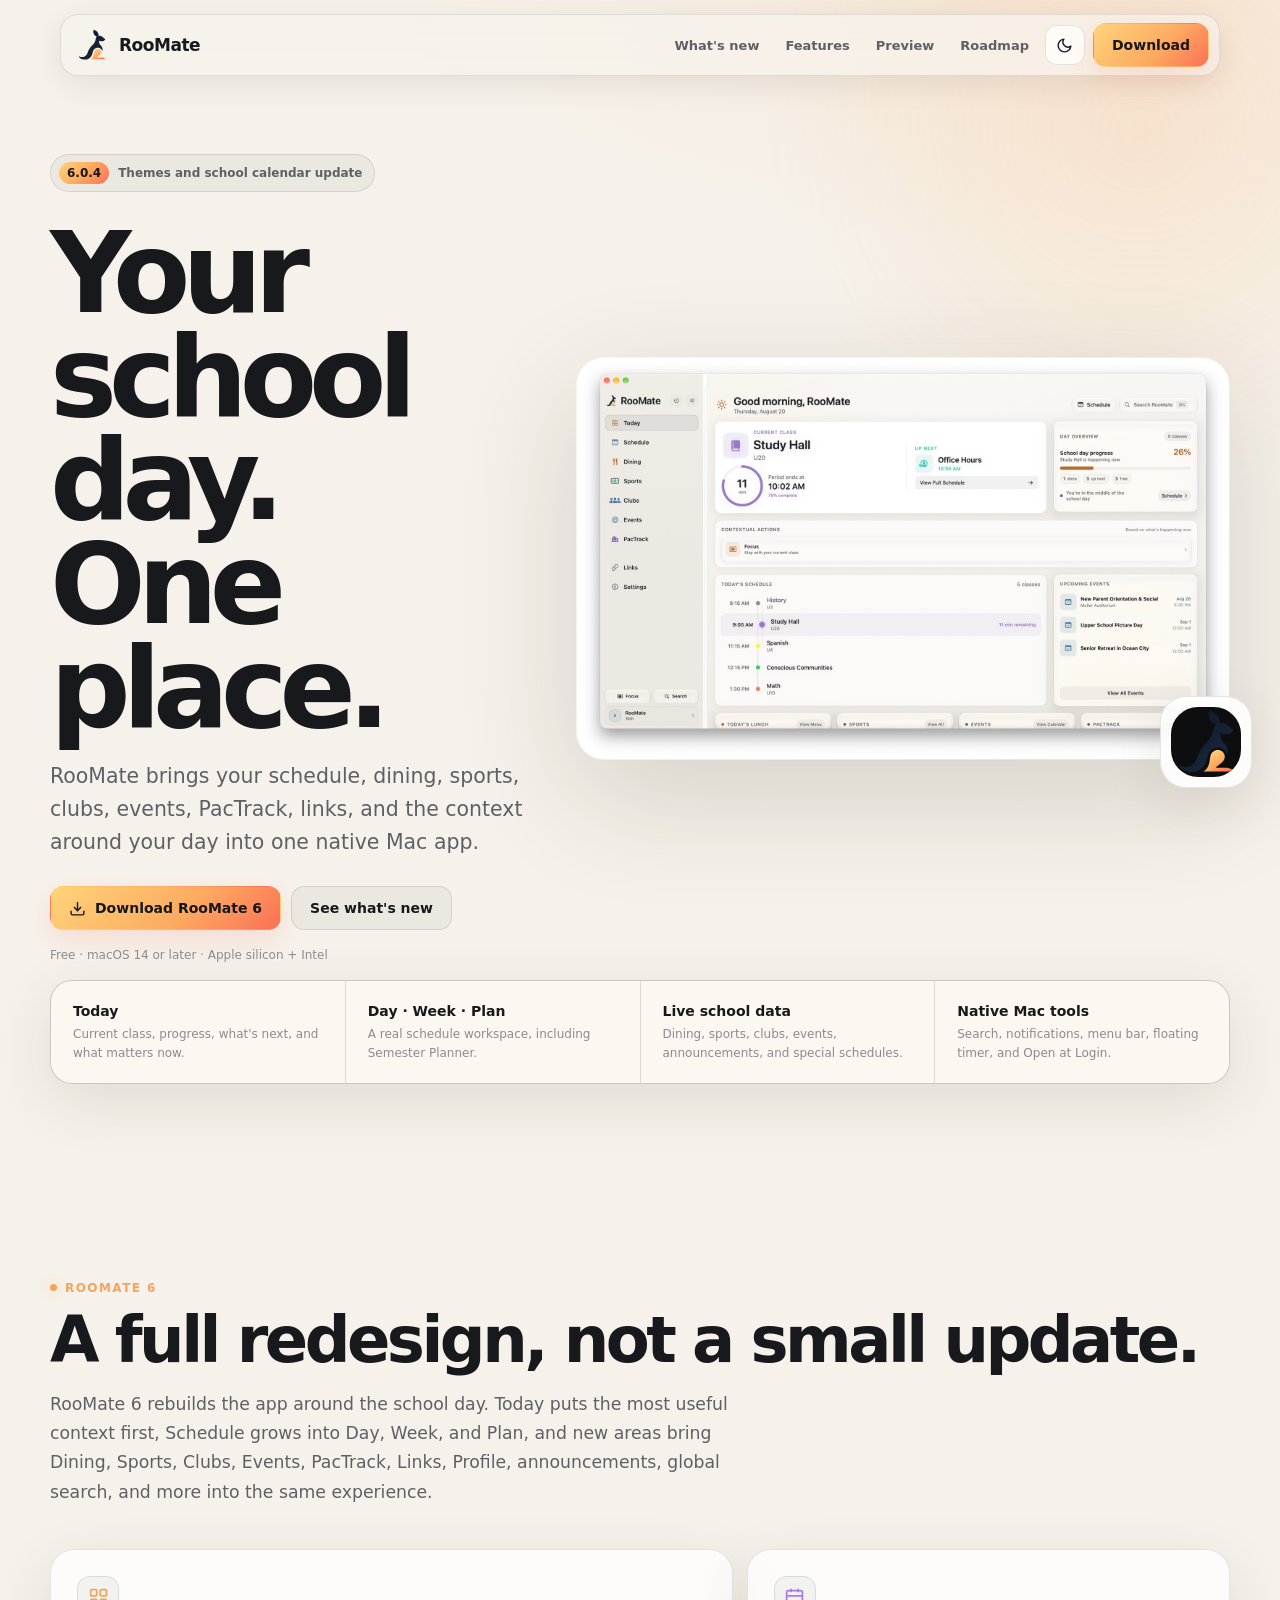
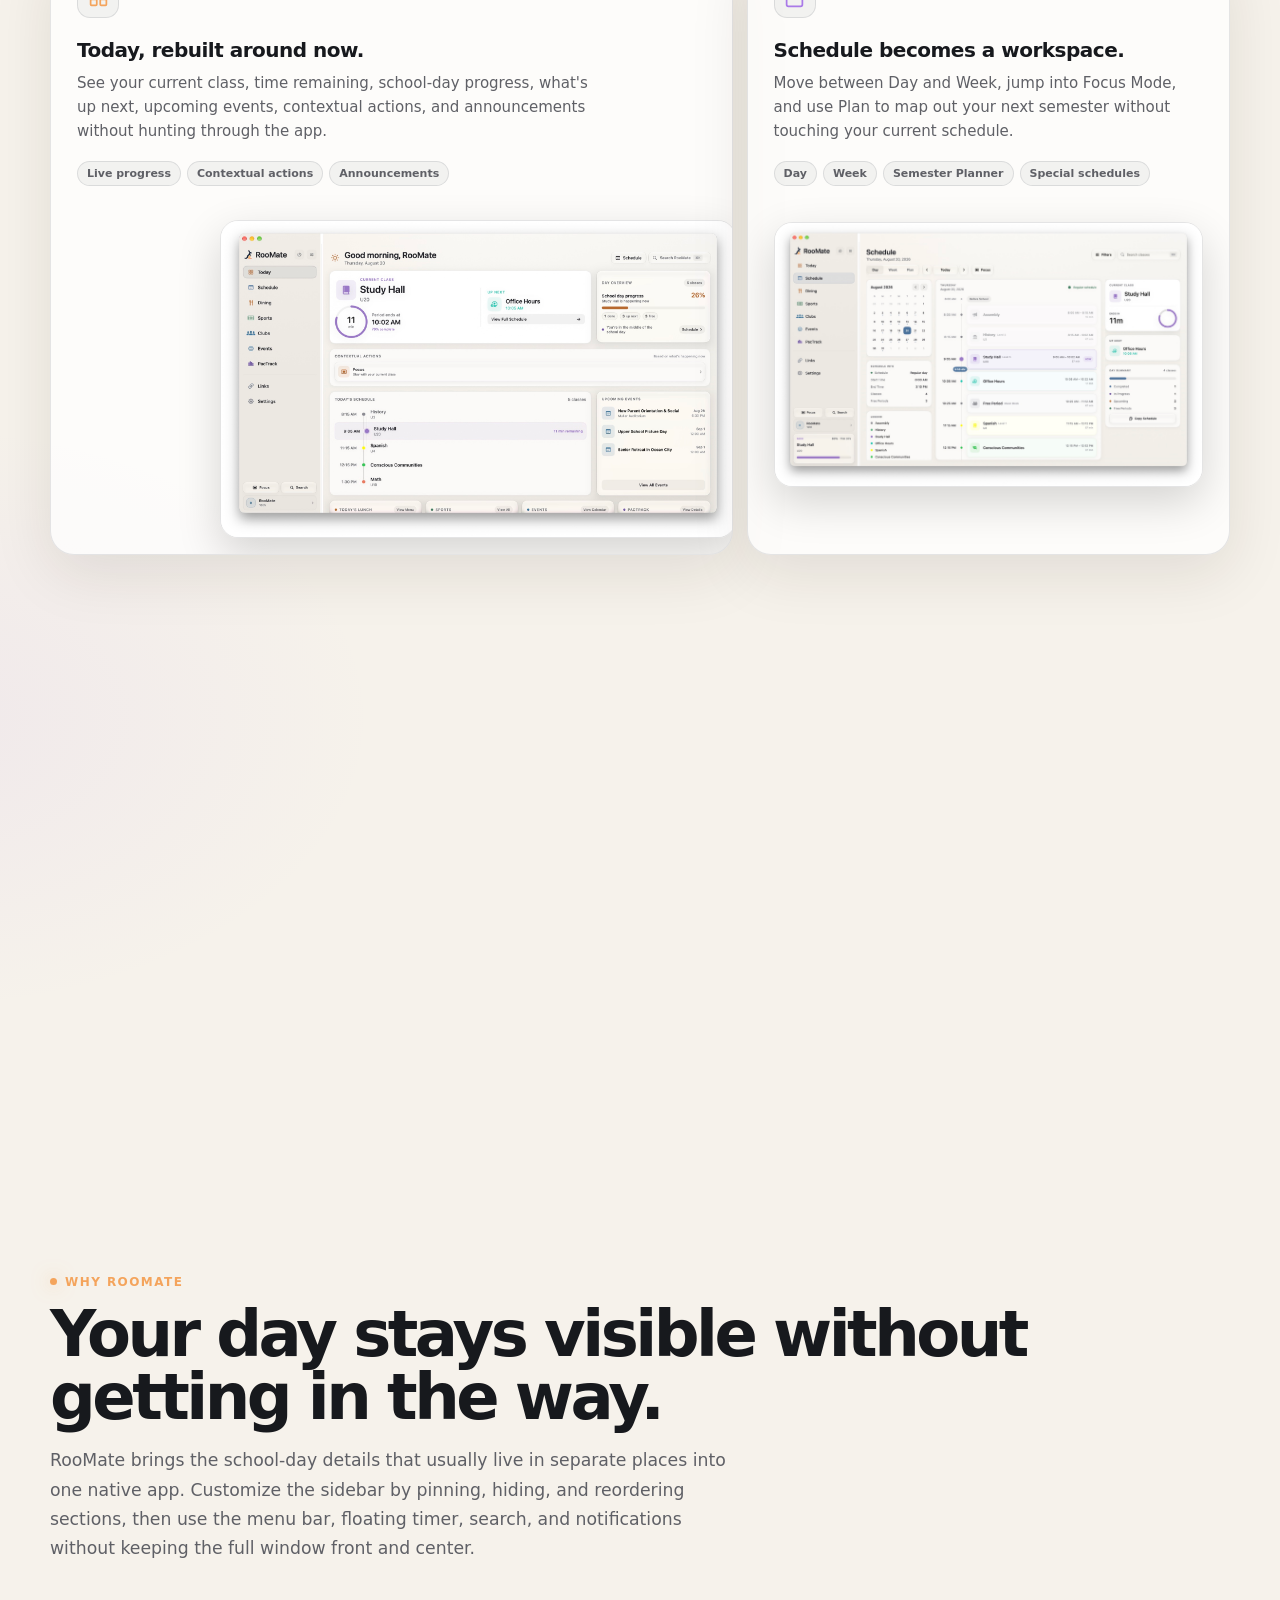
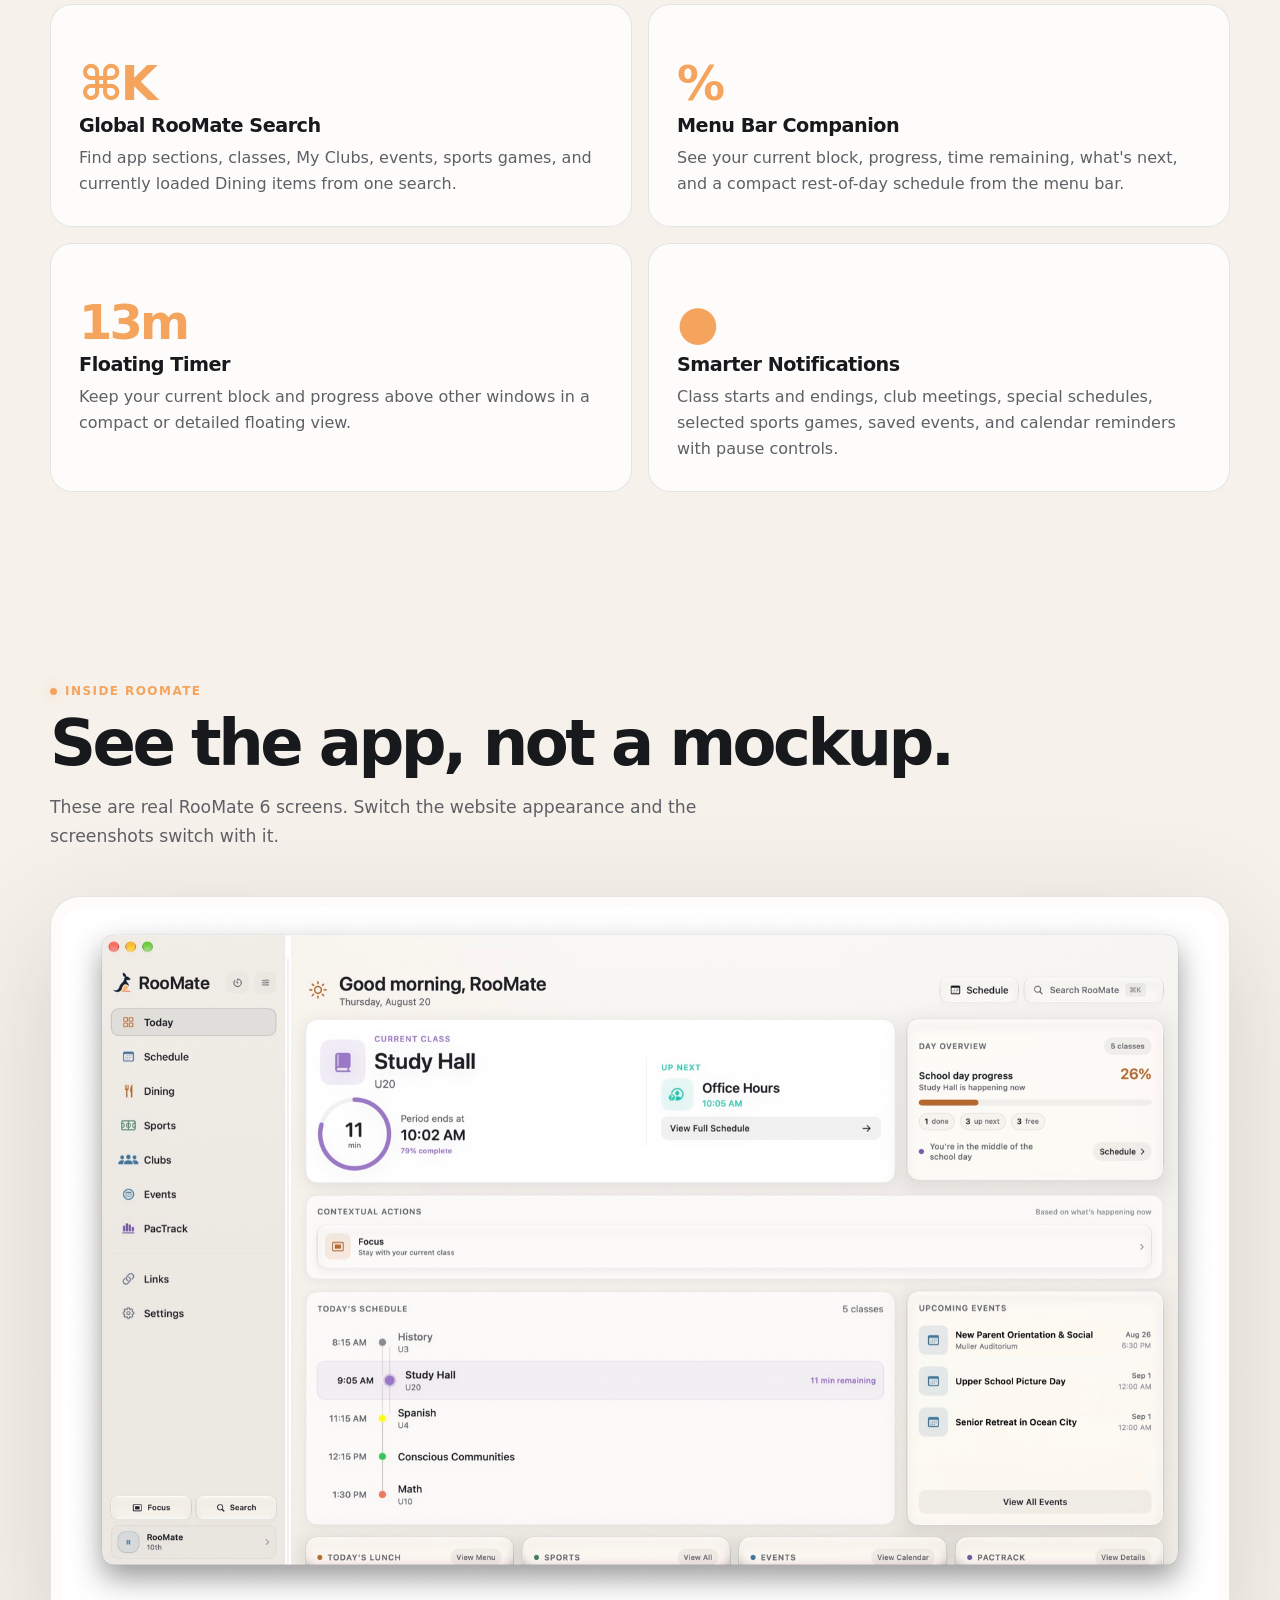
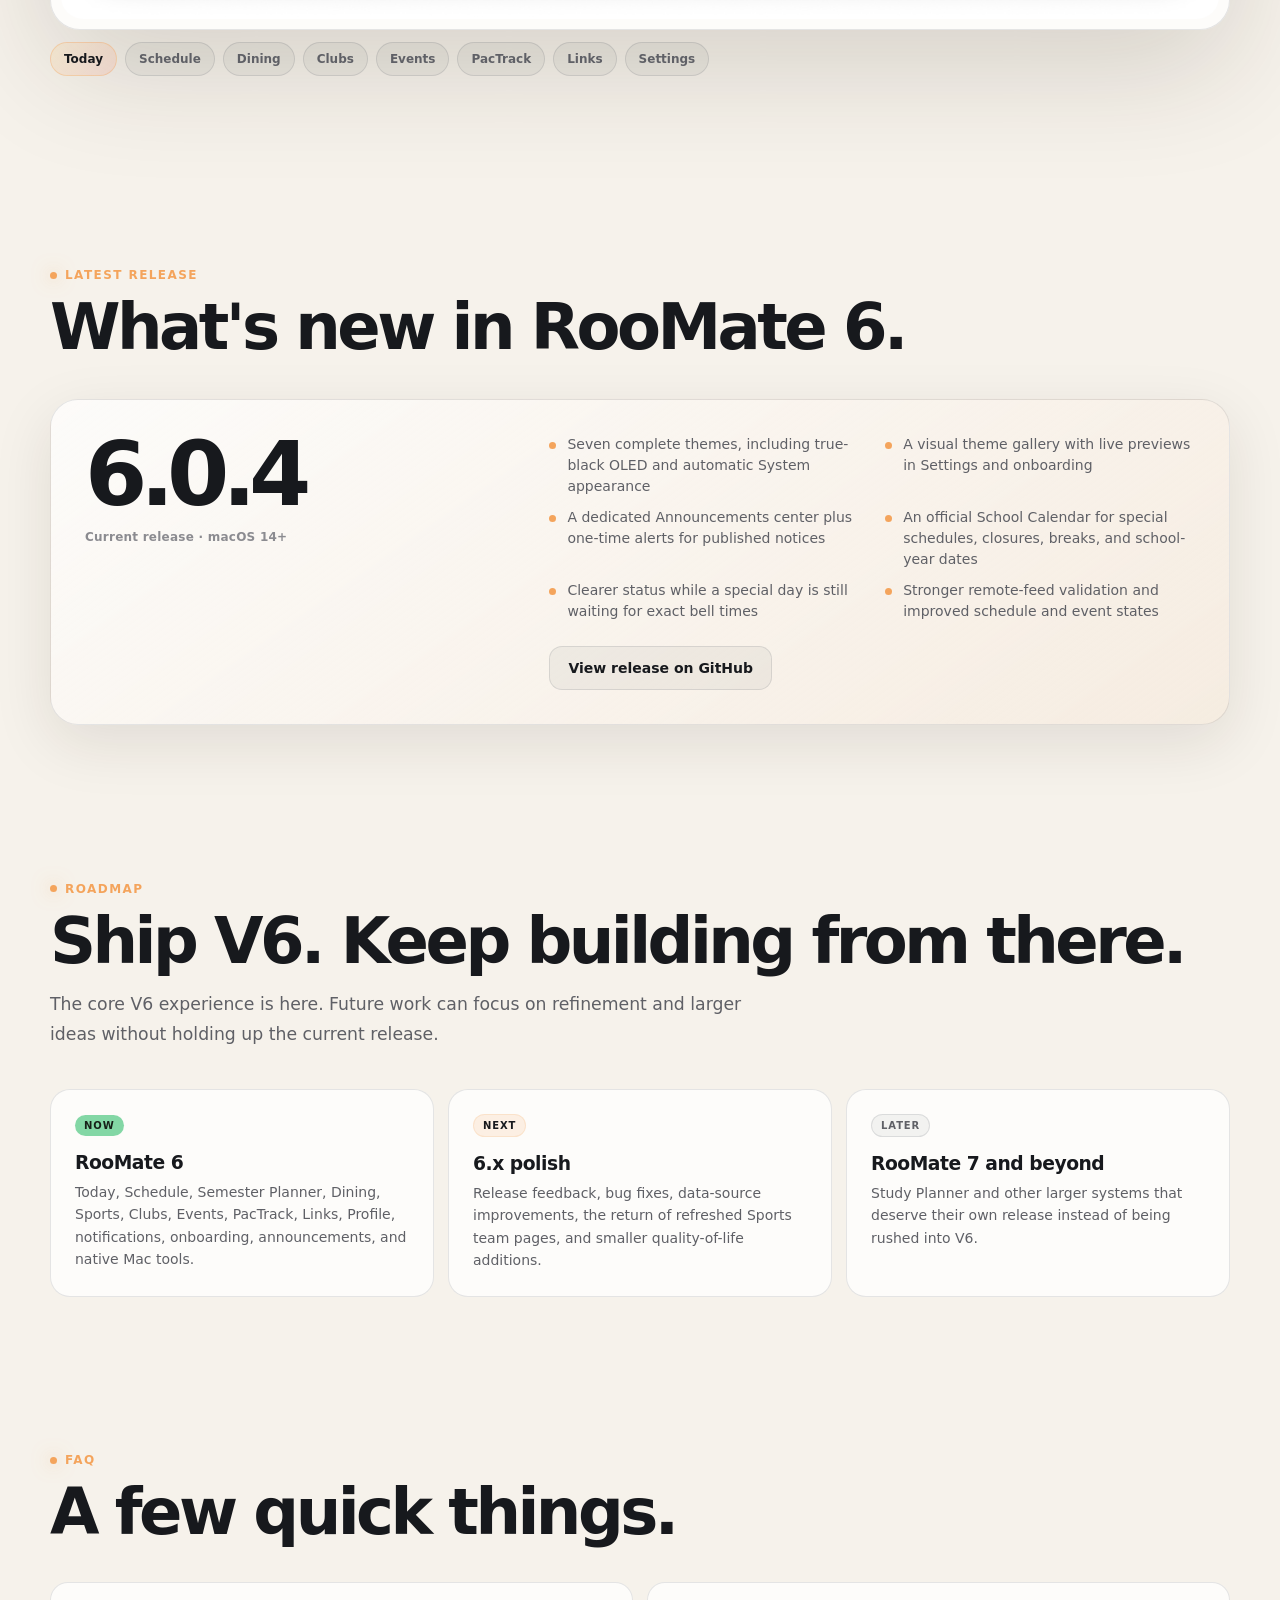
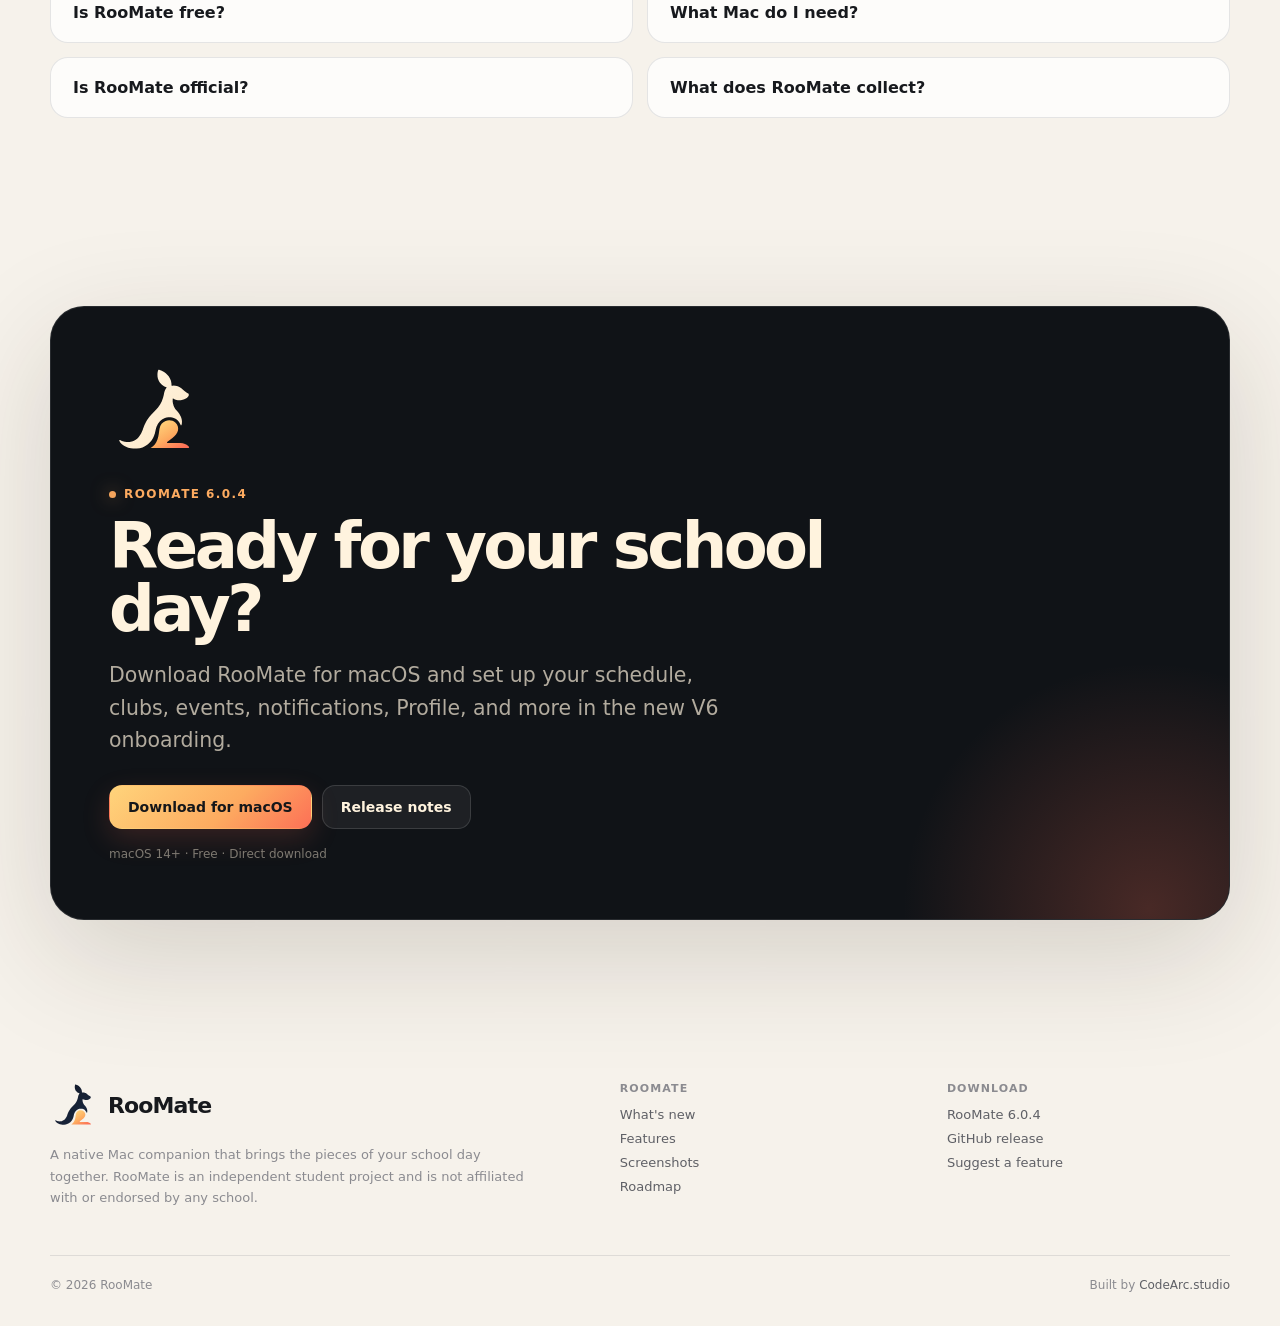
==== index.html @ f3636b96 "Update website download for RooMate 6.0.4" ====
<!doctype html>
<html lang="en" data-theme="dark">
<head>
  <meta charset="utf-8" />
  <meta name="viewport" content="width=device-width, initial-scale=1" />
  <meta name="description" content="RooMate brings your schedule, dining, sports, clubs, events, PacTrack, and more into one native Mac app." />
  <meta name="theme-color" content="#0a0b0d" />
  <meta property="og:title" content="RooMate 6" />
  <meta property="og:description" content="Your school day, together. RooMate 6 is a redesigned native Mac companion for schedule, dining, sports, clubs, events, PacTrack, and more." />
  <meta property="og:type" content="website" />
  <meta property="og:image" content="images/og-image.jpg" />
  <meta name="twitter:title" content="RooMate 6" />
  <meta name="twitter:description" content="Your school day, together. Schedule, dining, sports games, clubs, events, PacTrack, and more in one native Mac app." />
  <meta name="twitter:image" content="images/og-image.jpg" />
  <meta name="twitter:card" content="summary_large_image" />
  <title>RooMate 6 | Your school day, together.</title>
  <link rel="icon" type="image/png" href="images/favicon.png" />
  <style>
    :root {
      color-scheme: light;
      --bg: #f6f2eb;
      --bg-2: #fffaf2;
      --surface: rgba(255,255,255,.72);
      --surface-strong: rgba(255,255,255,.92);
      --surface-muted: rgba(18,24,35,.045);
      --text: #17191d;
      --text-2: #5f6066;
      --text-3: #8b8b90;
      --line: rgba(17,24,39,.10);
      --line-strong: rgba(17,24,39,.17);
      --nav: rgba(247,243,236,.78);
      --shadow: 0 18px 60px rgba(41,31,20,.10);
      --shadow-lg: 0 36px 120px rgba(41,31,20,.16);
      --accent: #f4a45c;
      --accent-2: #fc7056;
      --accent-soft: rgba(244,164,92,.14);
      --navy: #17243a;
      --cream: #fff1d8;
      --purple: #aa7ae8;
      --teal: #36c7bd;
      --green: #55c985;
      --blue: #65b7df;
      --radius: 24px;
      --radius-sm: 16px;
      --max: 1180px;
    }

    [data-theme="dark"] {
      color-scheme: dark;
      --bg: #090a0c;
      --bg-2: #0d0f12;
      --surface: rgba(28,30,34,.72);
      --surface-strong: rgba(31,33,37,.94);
      --surface-muted: rgba(255,255,255,.045);
      --text: #f4f1ec;
      --text-2: #b2b1b2;
      --text-3: #77787d;
      --line: rgba(255,255,255,.085);
      --line-strong: rgba(255,255,255,.15);
      --nav: rgba(9,10,12,.78);
      --shadow: 0 20px 70px rgba(0,0,0,.34);
      --shadow-lg: 0 45px 130px rgba(0,0,0,.52);
      --accent-soft: rgba(244,164,92,.12);
    }

    * { box-sizing: border-box; }
    html { scroll-behavior: smooth; }
    body {
      margin: 0;
      min-width: 320px;
      background:
        radial-gradient(900px 500px at 76% -100px, rgba(244,164,92,.15), transparent 68%),
        radial-gradient(650px 420px at -80px 30%, rgba(170,122,232,.08), transparent 70%),
        var(--bg);
      color: var(--text);
      font-family: -apple-system, BlinkMacSystemFont, "SF Pro Display", "SF Pro Text", Inter, system-ui, sans-serif;
      -webkit-font-smoothing: antialiased;
      overflow-x: hidden;
    }
    main { max-width: 100%; overflow-x: clip; }

    a { color: inherit; }
    button, a { -webkit-tap-highlight-color: transparent; }
    img { display: block; max-width: 100%; }

    .shell { width: min(calc(100% - 40px), var(--max)); margin: 0 auto; }
    .section { padding: 112px 0; }
    .section.compact { padding: 76px 0; }

    .eyebrow {
      display: inline-flex;
      align-items: center;
      gap: 8px;
      margin-bottom: 14px;
      color: var(--accent);
      font-size: 12px;
      font-weight: 760;
      letter-spacing: .12em;
      text-transform: uppercase;
    }
    .eyebrow::before { content: ""; width: 7px; height: 7px; border-radius: 999px; background: var(--accent); box-shadow: 0 0 18px rgba(244,164,92,.65); }

    h1, h2, h3, p { margin-top: 0; }
    h1 {
      margin-bottom: 20px;
      font-size: clamp(3.6rem, 8.8vw, 7.8rem);
      line-height: .92;
      letter-spacing: -.072em;
      font-weight: 790;
    }
    h2 {
      margin-bottom: 18px;
      font-size: clamp(2.35rem, 5vw, 4.5rem);
      line-height: .98;
      letter-spacing: -.055em;
      font-weight: 760;
    }
    h3 { letter-spacing: -.025em; }
    .lede { color: var(--text-2); font-size: clamp(1.06rem, 2vw, 1.28rem); line-height: 1.6; }
    .section-copy { max-width: 700px; color: var(--text-2); font-size: 1.08rem; line-height: 1.7; }

    /* NAV */
    .nav-wrap { position: fixed; inset: 0 0 auto; z-index: 50; padding: 14px 0; pointer-events: none; }
    .nav {
      pointer-events: auto;
      width: min(calc(100% - 28px), 1160px);
      margin: 0 auto;
      min-height: 58px;
      padding: 8px 10px 8px 14px;
      display: flex;
      align-items: center;
      justify-content: space-between;
      gap: 16px;
      background: var(--nav);
      border: 1px solid var(--line);
      border-radius: 18px;
      backdrop-filter: blur(24px) saturate(1.25);
      -webkit-backdrop-filter: blur(24px) saturate(1.25);
      box-shadow: 0 8px 32px rgba(0,0,0,.08);
    }
    .brand { display: inline-flex; align-items: center; gap: 10px; text-decoration: none; font-weight: 760; letter-spacing: -.03em; }
    .brand img { width: 34px; height: 34px; object-fit: contain; }
    .brand span { font-size: 17px; }
    .nav-links { display: flex; align-items: center; gap: 26px; margin-left: auto; }
    .nav-links a { color: var(--text-2); text-decoration: none; font-size: 13px; font-weight: 650; }
    .nav-links a:hover { color: var(--text); }
    .nav-actions { display: flex; align-items: center; gap: 8px; }

    .icon-btn, .btn {
      border: 1px solid var(--line);
      background: var(--surface);
      color: var(--text);
      cursor: pointer;
      text-decoration: none;
      font: inherit;
      transition: transform .18s ease, border-color .18s ease, background .18s ease;
    }
    .icon-btn { width: 40px; height: 40px; border-radius: 12px; display: grid; place-items: center; }
    .icon-btn:hover, .btn:hover { transform: translateY(-1px); border-color: var(--line-strong); }
    .btn { display: inline-flex; align-items: center; justify-content: center; gap: 9px; min-height: 44px; padding: 0 18px; border-radius: 13px; font-size: 14px; font-weight: 700; }
    .btn.primary { border-color: transparent; color: #15171a; background: linear-gradient(135deg, #ffd47b, #fdab60 58%, #fc7056); box-shadow: 0 10px 28px rgba(252,112,86,.17); }
    .btn.primary:hover { box-shadow: 0 13px 34px rgba(252,112,86,.24); }
    .btn.ghost { background: var(--surface-muted); }

    /* HERO */
    .hero { min-height: 100vh; padding: 154px 0 80px; position: relative; }
    .hero::before {
      content: "";
      position: absolute;
      width: 780px;
      height: 780px;
      right: -250px;
      top: -260px;
      border-radius: 50%;
      background: radial-gradient(circle, rgba(253,171,96,.18), transparent 66%);
      filter: blur(14px);
      pointer-events: none;
    }
    .hero-grid { display: grid; grid-template-columns: minmax(0, .84fr) minmax(520px, 1.16fr); align-items: center; gap: 52px; }
    .release-pill {
      display: inline-flex;
      align-items: center;
      gap: 9px;
      padding: 7px 12px 7px 8px;
      margin-bottom: 30px;
      border-radius: 999px;
      background: var(--surface-muted);
      border: 1px solid var(--line);
      color: var(--text-2);
      font-size: 12px;
      font-weight: 700;
    }
    .release-pill b { color: #161719; background: linear-gradient(135deg, #ffd47b, #fdab60, #fc7056); padding: 4px 8px; border-radius: 999px; }
    .hero-copy .lede { max-width: 620px; }
    .hero-actions { display: flex; flex-wrap: wrap; gap: 10px; margin-top: 28px; }
    .compat { margin-top: 18px; color: var(--text-3); font-size: 12px; }

    .app-frame {
      position: relative;
      border-radius: 28px;
      padding: 1px;
      background: linear-gradient(145deg, rgba(255,255,255,.28), rgba(255,255,255,.02) 45%, rgba(244,164,92,.24));
      box-shadow: var(--shadow-lg);
      transform: perspective(1400px) rotateY(-5deg) rotateX(2deg);
      transform-origin: center;
      transition: transform .4s ease;
    }
    .app-frame:hover { transform: perspective(1400px) rotateY(-1deg) rotateX(0deg) translateY(-4px); }
    .app-frame img { width: 100%; border-radius: 27px; background: #0d0e10; }
    .hero-mark {
      position: absolute;
      width: 92px;
      height: 92px;
      right: -22px;
      bottom: -28px;
      border-radius: 26px;
      padding: 10px;
      background: color-mix(in srgb, var(--surface-strong) 94%, transparent);
      border: 1px solid var(--line);
      box-shadow: var(--shadow);
      backdrop-filter: blur(18px);
    }
    .hero-mark img { width: 100%; height: 100%; object-fit: contain; }

    /* SIGNAL STRIP */
    .signal-strip { padding: 18px 0 0; }
    .signal-card {
      display: grid;
      grid-template-columns: repeat(4, 1fr);
      gap: 1px;
      overflow: hidden;
      background: var(--line);
      border: 1px solid var(--line);
      border-radius: 22px;
      box-shadow: var(--shadow);
    }
    .signal { background: color-mix(in srgb, var(--bg-2) 92%, transparent); padding: 22px; }
    .signal strong { display: block; font-size: 14px; margin-bottom: 4px; }
    .signal span { color: var(--text-3); font-size: 12px; }

    /* V6 BENTO */
    .bento { display: grid; grid-template-columns: repeat(12, 1fr); gap: 14px; margin-top: 42px; }
    .bento-card {
      position: relative;
      overflow: hidden;
      min-height: 230px;
      padding: 26px;
      border-radius: var(--radius);
      background: var(--surface);
      border: 1px solid var(--line);
      box-shadow: var(--shadow);
    }
    .bento-card.large { grid-column: span 7; min-height: 360px; }
    .bento-card.medium { grid-column: span 5; min-height: 360px; }
    .bento-card.third { grid-column: span 4; }
    .bento-card h3 { font-size: 1.25rem; margin-bottom: 9px; }
    .bento-card p { margin: 0; color: var(--text-2); font-size: .94rem; line-height: 1.6; max-width: 530px; }
    .feature-icon { width: 42px; height: 42px; display: grid; place-items: center; border-radius: 13px; margin-bottom: 20px; background: var(--surface-muted); border: 1px solid var(--line); }
    .feature-icon.orange { color: var(--accent); }
    .feature-icon.purple { color: var(--purple); }
    .feature-icon.teal { color: var(--teal); }
    .feature-icon.green { color: var(--green); }
    .feature-icon.blue { color: var(--blue); }
    .mini-tags { display: flex; flex-wrap: wrap; gap: 6px; margin-top: 18px; }
    .mini-tags span { color: var(--text-2); background: var(--surface-muted); border: 1px solid var(--line); border-radius: 999px; padding: 5px 9px; font-size: 11px; font-weight: 650; }

    .bento-shot { margin-top: 24px; border-radius: 18px; border: 1px solid var(--line); box-shadow: 0 16px 44px rgba(0,0,0,.16); }
    .bento-card.large .bento-shot { width: 82%; margin-left: auto; transform: translate(30px, 10px); }
    .bento-card.medium .bento-shot { width: 100%; transform: translateY(12px); }

    /* SCREENSHOT EXPLORER */
    .showcase-wrap { min-width: 0; max-width: 100%; margin-top: 44px; }
    .showcase-frame { padding: 10px; border-radius: 30px; background: var(--surface); border: 1px solid var(--line); box-shadow: var(--shadow-lg); }
    .showcase-frame img { width: 100%; border-radius: 22px; background: #0b0c0e; transition: opacity .18s ease, transform .18s ease; }
    .tabs { display: flex; width: 100%; max-width: 100%; gap: 8px; padding: 12px 0 0; overflow-x: auto; scrollbar-width: none; }
    .tabs::-webkit-scrollbar { display:none; }
    .tab {
      flex: 0 0 auto;
      padding: 9px 13px;
      border: 1px solid var(--line);
      border-radius: 999px;
      background: var(--surface-muted);
      color: var(--text-2);
      cursor: pointer;
      font: inherit;
      font-size: 12px;
      font-weight: 680;
    }
    .tab.active { background: linear-gradient(135deg, rgba(255,212,123,.18), rgba(252,112,86,.14)); color: var(--text); border-color: rgba(244,164,92,.34); }

    /* TOOLS */
    .tools-grid { display: grid; grid-template-columns: 1fr 1fr; gap: 16px; margin-top: 40px; }
    .tool-card { min-height: 210px; padding: 28px; border-radius: 22px; background: var(--surface); border: 1px solid var(--line); }
    .tool-card h3 { margin-bottom: 8px; font-size: 1.2rem; }
    .tool-card p { color: var(--text-2); line-height: 1.65; margin-bottom: 0; }
    .tool-card .big-number { margin: 22px 0 3px; font-size: 3rem; font-weight: 780; letter-spacing: -.06em; color: var(--accent); }

    /* RELEASE */
    .release-panel { display: grid; grid-template-columns: .8fr 1.2fr; gap: 34px; margin-top: 40px; padding: 34px; border-radius: 28px; background: linear-gradient(145deg, var(--surface), color-mix(in srgb, var(--accent-soft) 50%, transparent)); border: 1px solid var(--line); box-shadow: var(--shadow); }
    .release-version { font-size: clamp(3.2rem, 7vw, 6.8rem); line-height: .9; letter-spacing: -.08em; font-weight: 800; }
    .release-version small { display: block; margin-top: 14px; font-size: 12px; line-height: 1.4; letter-spacing: .02em; color: var(--text-3); font-weight: 650; }
    .release-list { display: grid; grid-template-columns: 1fr 1fr; gap: 10px 26px; margin: 0; padding: 0; list-style: none; }
    .release-list li { position: relative; padding-left: 18px; color: var(--text-2); line-height: 1.5; font-size: 14px; }
    .release-list li::before { content: ""; position: absolute; left: 0; top: .55em; width: 7px; height: 7px; border-radius: 50%; background: var(--accent); }

    /* ROADMAP */
    .roadmap { display: grid; grid-template-columns: repeat(3, 1fr); gap: 14px; margin-top: 40px; }
    .road-card { padding: 24px; border-radius: 20px; border: 1px solid var(--line); background: var(--surface); }
    .status { display: inline-flex; padding: 5px 9px; border-radius: 999px; font-size: 10px; font-weight: 750; letter-spacing: .09em; text-transform: uppercase; margin-bottom: 16px; }
    .status.now { color: #172018; background: rgba(85,201,133,.72); }
    .status.next { color: var(--text); background: var(--accent-soft); border: 1px solid rgba(244,164,92,.18); }
    .status.later { color: var(--text-2); background: var(--surface-muted); border: 1px solid var(--line); }
    .road-card h3 { margin-bottom: 8px; }
    .road-card p { margin: 0; color: var(--text-2); line-height: 1.6; font-size: 14px; }

    /* FAQ */
    .faq { display: grid; grid-template-columns: 1fr 1fr; gap: 14px; margin-top: 38px; }
    details { padding: 20px 22px; border-radius: 18px; background: var(--surface); border: 1px solid var(--line); }
    summary { cursor: pointer; font-weight: 700; list-style: none; }
    summary::-webkit-details-marker { display: none; }
    details p { margin: 12px 0 0; color: var(--text-2); line-height: 1.6; font-size: 14px; }

    /* DOWNLOAD */
    .download-panel {
      position: relative;
      overflow: hidden;
      padding: 58px;
      border-radius: 34px;
      background: #101317;
      color: #fff3de;
      border: 1px solid rgba(255,255,255,.1);
      box-shadow: var(--shadow-lg);
    }
    .download-panel::after { content:""; position:absolute; width:520px; height:520px; right:-180px; bottom:-250px; border-radius:50%; background: radial-gradient(circle, rgba(252,112,86,.24), transparent 67%); }
    .download-mark { width: 90px; margin-bottom: 28px; }
    .download-panel h2 { color: #fff3de; max-width: 760px; }
    .download-panel p { color: rgba(255,243,222,.68); max-width: 620px; }
    .download-panel .btn.ghost { color: #fff3de; border-color: rgba(255,255,255,.13); background: rgba(255,255,255,.06); }

    /* FOOTER */
    footer { padding: 50px 0 34px; }
    .footer-top { display: grid; grid-template-columns: 1.3fr .7fr .7fr; gap: 44px; padding-bottom: 34px; border-bottom: 1px solid var(--line); }
    .footer-brandline { display:flex; align-items:center; gap:12px; margin-bottom:16px; font-size:22px; font-weight:780; letter-spacing:-.04em; }
    .footer-brandline img { width:46px; height:46px; object-fit:contain; }
    .footer-copy { max-width: 480px; color: var(--text-3); font-size: 13px; line-height: 1.65; }
    .footer-col h4 { margin: 0 0 12px; color: var(--text-3); font-size: 11px; letter-spacing: .1em; text-transform: uppercase; }
    .footer-col a { display: block; width: fit-content; margin: 9px 0; color: var(--text-2); font-size: 13px; text-decoration: none; }
    .footer-col a:hover { color: var(--text); }
    .footer-bottom { display: flex; justify-content: space-between; gap: 20px; padding-top: 22px; color: var(--text-3); font-size: 12px; }

    .reveal { opacity: 0; transform: translateY(16px); transition: opacity .65s ease, transform .65s ease; }
    .reveal.visible { opacity: 1; transform: none; }

    @media (max-width: 980px) {
      .hero { padding-top: 132px; }
      .hero-grid { grid-template-columns: 1fr; gap: 46px; }
      .hero-copy { max-width: 780px; }
      .app-frame { transform: none; }
      .signal-card { grid-template-columns: 1fr 1fr; }
      .bento-card.large, .bento-card.medium { grid-column: span 12; }
      .bento-card.third { grid-column: span 6; }
      .release-panel { grid-template-columns: 1fr; }
      .roadmap { grid-template-columns: 1fr; }
      .footer-top { grid-template-columns: 1fr 1fr; }
      .footer-top > :first-child { grid-column: 1 / -1; }
    }

    @media (max-width: 720px) {
      .shell { width: min(calc(100% - 24px), var(--max)); }
      .nav-links { display: none; }
      .nav .btn.primary { display: none; }
      .section { padding: 84px 0; }
      h1 { font-size: clamp(3.15rem, 17vw, 5.1rem); }
      .hero { min-height: auto; padding-bottom: 44px; }
      .hero-mark { width: 70px; height: 70px; right: -6px; bottom: -18px; border-radius: 20px; }
      .signal-card { grid-template-columns: 1fr; }
      .bento-card.third { grid-column: span 12; }
      .bento-card.large .bento-shot { width: 100%; transform: translateY(10px); }
      .tools-grid, .faq { grid-template-columns: 1fr; }
      .release-list { grid-template-columns: 1fr; }
      .release-panel, .download-panel { padding: 28px; }
      .footer-top { grid-template-columns: 1fr; }
      .footer-top > :first-child { grid-column: auto; }
      .footer-bottom { flex-direction: column; }
    }
  </style>
</head>
<body>
  <div class="nav-wrap">
    <nav class="nav" aria-label="Main navigation">
      <a class="brand" href="#top">
        <img class="theme-logo" data-light="images/roo-mark-on-light.svg" data-dark="images/roo-mark-on-dark.svg" src="images/roo-mark-on-dark.svg" alt="RooMate mark" />
        <span>RooMate</span>
      </a>
      <div class="nav-links">
        <a href="#v6">What's new</a>
        <a href="#features">Features</a>
        <a href="#preview">Preview</a>
        <a href="#roadmap">Roadmap</a>
      </div>
      <div class="nav-actions">
        <button class="icon-btn" id="themeToggle" aria-label="Toggle appearance" title="Toggle appearance">
          <svg id="themeIcon" width="17" height="17" viewBox="0 0 24 24" fill="none" stroke="currentColor" stroke-width="2" stroke-linecap="round" stroke-linejoin="round"><path d="M21 12.79A9 9 0 1 1 11.21 3 7 7 0 0 0 21 12.79z"/></svg>
        </button>
        <a class="btn primary" href="https://github.com/codearc-studio/RooMate/releases/download/v6.0.4/RooMate-6.0.4.zip">Download</a>
      </div>
    </nav>
  </div>

  <main id="top">
    <section class="hero">
      <div class="shell hero-grid">
        <div class="hero-copy reveal">
          <div class="release-pill"><b>6.0.4</b> Themes and school calendar update</div>
          <h1>Your school day.<br />One place.</h1>
          <p class="lede">RooMate brings your schedule, dining, sports, clubs, events, PacTrack, links, and the context around your day into one native Mac app.</p>
          <div class="hero-actions">
            <a class="btn primary" href="https://github.com/codearc-studio/RooMate/releases/download/v6.0.4/RooMate-6.0.4.zip">
              <svg width="17" height="17" viewBox="0 0 24 24" fill="none" stroke="currentColor" stroke-width="2"><path d="M21 15v4a2 2 0 0 1-2 2H5a2 2 0 0 1-2-2v-4"/><polyline points="7 10 12 15 17 10"/><line x1="12" y1="15" x2="12" y2="3"/></svg>
              Download RooMate 6
            </a>
            <a class="btn ghost" href="#v6">See what's new</a>
          </div>
          <div class="compat">Free · macOS 14 or later · Apple silicon + Intel</div>
        </div>

        <div class="app-frame reveal">
          <img class="theme-image" data-light="screenshots/today-light.jpg" data-dark="screenshots/today-dark.jpg" src="screenshots/today-dark.jpg" alt="RooMate Today screen in dark mode" />
          <div class="hero-mark"><img class="theme-logo" data-light="images/roo-mark-on-light.svg" data-dark="images/roo-mark-on-dark.svg" src="images/roo-mark-on-dark.svg" alt="" /></div>
        </div>
      </div>

      <div class="shell signal-strip reveal">
        <div class="signal-card">
          <div class="signal"><strong>Today</strong><span>Current class, progress, what's next, and what matters now.</span></div>
          <div class="signal"><strong>Day · Week · Plan</strong><span>A real schedule workspace, including Semester Planner.</span></div>
          <div class="signal"><strong>Live school data</strong><span>Dining, sports, clubs, events, announcements, and special schedules.</span></div>
          <div class="signal"><strong>Native Mac tools</strong><span>Search, notifications, menu bar, floating timer, and Open at Login.</span></div>
        </div>
      </div>
    </section>

    <section class="section" id="v6">
      <div class="shell">
        <div class="eyebrow reveal">RooMate 6</div>
        <h2 class="reveal">A full redesign, not a small update.</h2>
        <p class="section-copy reveal">RooMate 6 rebuilds the app around the school day. Today puts the most useful context first, Schedule grows into Day, Week, and Plan, and new areas bring Dining, Sports, Clubs, Events, PacTrack, Links, Profile, announcements, global search, and more into the same experience.</p>

        <div class="bento">
          <article class="bento-card large reveal">
            <div class="feature-icon orange">
              <svg width="21" height="21" viewBox="0 0 24 24" fill="none" stroke="currentColor" stroke-width="2"><rect x="3" y="3" width="7" height="7" rx="1"/><rect x="14" y="3" width="7" height="7" rx="1"/><rect x="3" y="14" width="7" height="7" rx="1"/><rect x="14" y="14" width="7" height="7" rx="1"/></svg>
            </div>
            <h3>Today, rebuilt around now.</h3>
            <p>See your current class, time remaining, school-day progress, what's up next, upcoming events, contextual actions, and announcements without hunting through the app.</p>
            <div class="mini-tags"><span>Live progress</span><span>Contextual actions</span><span>Announcements</span></div>
            <img class="bento-shot theme-image" data-light="screenshots/today-light.jpg" data-dark="screenshots/today-dark.jpg" src="screenshots/today-dark.jpg" alt="RooMate Today" loading="lazy" />
          </article>

          <article class="bento-card medium reveal">
            <div class="feature-icon purple">
              <svg width="21" height="21" viewBox="0 0 24 24" fill="none" stroke="currentColor" stroke-width="2"><rect x="3" y="4" width="18" height="18" rx="2"/><line x1="16" y1="2" x2="16" y2="6"/><line x1="8" y1="2" x2="8" y2="6"/><line x1="3" y1="10" x2="21" y2="10"/></svg>
            </div>
            <h3>Schedule becomes a workspace.</h3>
            <p>Move between Day and Week, jump into Focus Mode, and use Plan to map out your next semester without touching your current schedule.</p>
            <div class="mini-tags"><span>Day</span><span>Week</span><span>Semester Planner</span><span>Special schedules</span></div>
            <img class="bento-shot theme-image" data-light="screenshots/schedule-light.jpg" data-dark="screenshots/schedule-dark.jpg" src="screenshots/schedule-dark.jpg" alt="RooMate Schedule" loading="lazy" />
          </article>

          <article class="bento-card third reveal">
            <div class="feature-icon orange">🍴</div>
            <h3>Dining</h3>
            <p>Browse menus by date and meal, search items, filter dietary information, and keep favorites close.</p>
          </article>
          <article class="bento-card third reveal">
            <div class="feature-icon green">▣</div>
            <h3>Sports Hub</h3>
            <p>Game schedules, matchup details, search, filters, calendar views, schedule integration, individual reminders, and reliable saved data. Team pages will return in a later update.</p>
          </article>
          <article class="bento-card third reveal">
            <div class="feature-icon blue">●●●</div>
            <h3>Clubs</h3>
            <p>A real directory and My Clubs system with blocks, rooms, additional meetings, colors, icons, and schedule integration.</p>
          </article>
          <article class="bento-card third reveal">
            <div class="feature-icon teal">◫</div>
            <h3>Events</h3>
            <p>Search, save events, combine the calendars you care about, and browse Day, Week, or Month.</p>
          </article>
          <article class="bento-card third reveal">
            <div class="feature-icon purple">▥</div>
            <h3>PacTrack</h3>
            <p>Plan RooPAC requirements by grade, track progress, use custom activities, and handle exemptions.</p>
          </article>
          <article class="bento-card third reveal">
            <div class="feature-icon orange">⌘K</div>
            <h3>Search + Profile + Links</h3>
            <p>Command-K searches RooMate. Profile personalizes the app, and Links keeps important resources together.</p>
          </article>
        </div>
      </div>
    </section>

    <section class="section compact" id="features">
      <div class="shell">
        <div class="eyebrow reveal">Why RooMate</div>
        <h2 class="reveal">Your day stays visible without getting in the way.</h2>
        <p class="section-copy reveal">RooMate brings the school-day details that usually live in separate places into one native app. Customize the sidebar by pinning, hiding, and reordering sections, then use the menu bar, floating timer, search, and notifications without keeping the full window front and center.</p>
        <div class="tools-grid">
          <article class="tool-card reveal"><div class="big-number">⌘K</div><h3>Global RooMate Search</h3><p>Find app sections, classes, My Clubs, events, sports games, and currently loaded Dining items from one search.</p></article>
          <article class="tool-card reveal"><div class="big-number">%</div><h3>Menu Bar Companion</h3><p>See your current block, progress, time remaining, what's next, and a compact rest-of-day schedule from the menu bar.</p></article>
          <article class="tool-card reveal"><div class="big-number">13m</div><h3>Floating Timer</h3><p>Keep your current block and progress above other windows in a compact or detailed floating view.</p></article>
          <article class="tool-card reveal"><div class="big-number">●</div><h3>Smarter Notifications</h3><p>Class starts and endings, club meetings, special schedules, selected sports games, saved events, and calendar reminders with pause controls.</p></article>
        </div>
      </div>
    </section>

    <section class="section" id="preview">
      <div class="shell">
        <div class="eyebrow reveal">Inside RooMate</div>
        <h2 class="reveal">See the app, not a mockup.</h2>
        <p class="section-copy reveal">These are real RooMate 6 screens. Switch the website appearance and the screenshots switch with it.</p>
        <div class="showcase-wrap reveal">
          <div class="showcase-frame"><img id="showcaseImage" src="screenshots/today-dark.jpg" alt="RooMate Today screenshot" /></div>
          <div class="tabs" id="screenshotTabs" role="tablist" aria-label="RooMate screenshots">
            <button class="tab active" data-view="today" role="tab" aria-selected="true">Today</button>
            <button class="tab" data-view="schedule" role="tab" aria-selected="false">Schedule</button>
            <button class="tab" data-view="dining" role="tab" aria-selected="false">Dining</button>
            <button class="tab" data-view="clubs" role="tab" aria-selected="false">Clubs</button>
            <button class="tab" data-view="events" role="tab" aria-selected="false">Events</button>
            <button class="tab" data-view="pactrack" role="tab" aria-selected="false">PacTrack</button>
            <button class="tab" data-view="links" role="tab" aria-selected="false">Links</button>
            <button class="tab" data-view="settings" role="tab" aria-selected="false">Settings</button>
          </div>
        </div>
      </div>
    </section>

    <section class="section compact" id="release">
      <div class="shell">
        <div class="eyebrow reveal">Latest release</div>
        <h2 class="reveal">What's new in RooMate 6.</h2>
        <div class="release-panel reveal">
          <div class="release-version">6.0.4<small>Current release · macOS 14+</small></div>
          <div>
            <ul class="release-list">
              <li>Seven complete themes, including true-black OLED and automatic System appearance</li>
              <li>A visual theme gallery with live previews in Settings and onboarding</li>
              <li>A dedicated Announcements center plus one-time alerts for published notices</li>
              <li>An official School Calendar for special schedules, closures, breaks, and school-year dates</li>
              <li>Clearer status while a special day is still waiting for exact bell times</li>
              <li>Stronger remote-feed validation and improved schedule and event states</li>
            </ul>
            <div class="hero-actions" style="margin-top:24px"><a class="btn ghost" href="https://github.com/codearc-studio/RooMate/releases/tag/v6.0.4" target="_blank" rel="noopener">View release on GitHub</a></div>
          </div>
        </div>
      </div>
    </section>

    <section class="section compact" id="roadmap">
      <div class="shell">
        <div class="eyebrow reveal">Roadmap</div>
        <h2 class="reveal">Ship V6. Keep building from there.</h2>
        <p class="section-copy reveal">The core V6 experience is here. Future work can focus on refinement and larger ideas without holding up the current release.</p>
        <div class="roadmap">
          <article class="road-card reveal"><span class="status now">Now</span><h3>RooMate 6</h3><p>Today, Schedule, Semester Planner, Dining, Sports, Clubs, Events, PacTrack, Links, Profile, notifications, onboarding, announcements, and native Mac tools.</p></article>
          <article class="road-card reveal"><span class="status next">Next</span><h3>6.x polish</h3><p>Release feedback, bug fixes, data-source improvements, the return of refreshed Sports team pages, and smaller quality-of-life additions.</p></article>
          <article class="road-card reveal"><span class="status later">Later</span><h3>RooMate 7 and beyond</h3><p>Study Planner and other larger systems that deserve their own release instead of being rushed into V6.</p></article>
        </div>
      </div>
    </section>

    <section class="section compact" id="faq">
      <div class="shell">
        <div class="eyebrow reveal">FAQ</div>
        <h2 class="reveal">A few quick things.</h2>
        <div class="faq">
          <details class="reveal"><summary>Is RooMate free?</summary><p>Yes. RooMate is currently free to download and use.</p></details>
          <details class="reveal"><summary>What Mac do I need?</summary><p>RooMate 6 requires macOS 14 or later and is distributed as a Universal app for Apple silicon and Intel Macs.</p></details>
          <details class="reveal"><summary>Is RooMate official?</summary><p>No. RooMate is an independent student project and is not affiliated with or endorsed by any school.</p></details>
          <details class="reveal"><summary>What does RooMate collect?</summary><p>RooMate uses limited, privacy-conscious analytics for feature usage and reliability. Custom analytics do not include names, class names, teachers, rooms, club names, team names, Dining searches, PacTrack choices, or announcement text.</p></details>
        </div>
      </div>
    </section>

    <section class="section" id="download">
      <div class="shell">
        <div class="download-panel reveal">
          <img class="download-mark" src="images/roo-mark-on-dark.svg" alt="RooMate" />
          <div class="eyebrow" style="color:#fdab60">RooMate 6.0.4</div>
          <h2>Ready for your school day?</h2>
          <p class="lede">Download RooMate for macOS and set up your schedule, clubs, events, notifications, Profile, and more in the new V6 onboarding.</p>
          <div class="hero-actions">
            <a class="btn primary" href="https://github.com/codearc-studio/RooMate/releases/download/v6.0.4/RooMate-6.0.4.zip">Download for macOS</a>
            <a class="btn ghost" href="https://github.com/codearc-studio/RooMate/releases/tag/v6.0.4" target="_blank" rel="noopener">Release notes</a>
          </div>
          <div class="compat" style="color:rgba(255,243,222,.45)">macOS 14+ · Free · Direct download</div>
        </div>
      </div>
    </section>
  </main>

  <footer>
    <div class="shell">
      <div class="footer-top">
        <div>
          <div class="footer-brandline"><img class="theme-logo" data-light="images/roo-mark-on-light.svg" data-dark="images/roo-mark-on-dark.svg" src="images/roo-mark-on-dark.svg" alt="RooMate mark" /><span>RooMate</span></div>
          <p class="footer-copy">A native Mac companion that brings the pieces of your school day together. RooMate is an independent student project and is not affiliated with or endorsed by any school.</p>
        </div>
        <div class="footer-col">
          <h4>RooMate</h4>
          <a href="#v6">What's new</a>
          <a href="#features">Features</a>
          <a href="#preview">Screenshots</a>
          <a href="#roadmap">Roadmap</a>
        </div>
        <div class="footer-col">
          <h4>Download</h4>
          <a href="https://github.com/codearc-studio/RooMate/releases/download/v6.0.4/RooMate-6.0.4.zip">RooMate 6.0.4</a>
          <a href="https://github.com/codearc-studio/RooMate/releases/tag/v6.0.4" target="_blank" rel="noopener">GitHub release</a>
          <a href="https://tally.so/r/7RalBZ" target="_blank" rel="noopener">Suggest a feature</a>
        </div>
      </div>
      <div class="footer-bottom">
        <span>© 2026 RooMate</span>
        <span>Built by <a href="https://codearc.studio" target="_blank" rel="noopener" style="text-decoration:none;color:var(--text-2)">CodeArc.studio</a></span>
      </div>
    </div>
  </footer>

  <script>
    const html = document.documentElement;
    const themeToggle = document.getElementById('themeToggle');
    const themeIcon = document.getElementById('themeIcon');
    const showcaseImage = document.getElementById('showcaseImage');
    let currentView = 'today';

    const screenshots = {
      'today': 'today',
      'schedule': 'schedule',
      'dining': 'dining',
      'clubs': 'clubs',
      'events': 'events',
      'pactrack': 'pactrack',
      'links': 'links',
      'settings': 'settings'
    };

    function setTheme(theme) {
      html.dataset.theme = theme;
      localStorage.setItem('roomate-theme', theme);
      document.querySelectorAll('.theme-image').forEach(img => {
        img.src = theme === 'dark' ? img.dataset.dark : img.dataset.light;
      });
      document.querySelectorAll('.theme-logo').forEach(img => {
        img.src = theme === 'dark' ? img.dataset.dark : img.dataset.light;
      });
      updateShowcase();
      themeIcon.innerHTML = theme === 'dark'
        ? '<circle cx="12" cy="12" r="4"></circle><path d="M12 2v2M12 20v2M4.93 4.93l1.41 1.41M17.66 17.66l1.41 1.41M2 12h2M20 12h2M4.93 19.07l1.41-1.41M17.66 6.34l1.41-1.41"></path>'
        : '<path d="M21 12.79A9 9 0 1 1 11.21 3 7 7 0 0 0 21 12.79z"></path>';
    }

    function updateShowcase() {
      const theme = html.dataset.theme;
      const stem = screenshots[currentView] || 'today';
      showcaseImage.style.opacity = '0';
      showcaseImage.style.transform = 'translateY(5px)';
      setTimeout(() => {
        showcaseImage.src = `screenshots/${stem}-${theme}.jpg`;
        showcaseImage.alt = `RooMate ${currentView.replace('-', ' ')} screenshot`;
        showcaseImage.style.opacity = '1';
        showcaseImage.style.transform = 'none';
      }, 120);
    }

    const stored = localStorage.getItem('roomate-theme');
    const initialTheme = stored || (window.matchMedia('(prefers-color-scheme: light)').matches ? 'light' : 'dark');
    setTheme(initialTheme);

    themeToggle.addEventListener('click', () => setTheme(html.dataset.theme === 'dark' ? 'light' : 'dark'));

    document.getElementById('screenshotTabs').addEventListener('click', event => {
      const button = event.target.closest('.tab');
      if (!button) return;
      currentView = button.dataset.view;
      document.querySelectorAll('.tab').forEach(tab => {
        tab.classList.remove('active');
        tab.setAttribute('aria-selected', 'false');
      });
      button.classList.add('active');
      button.setAttribute('aria-selected', 'true');
      updateShowcase();
    });

    const observer = new IntersectionObserver(entries => {
      entries.forEach(entry => {
        if (entry.isIntersecting) {
          entry.target.classList.add('visible');
          observer.unobserve(entry.target);
        }
      });
    }, { threshold: .08 });
    document.querySelectorAll('.reveal').forEach(el => observer.observe(el));
  </script>
</body>
</html>
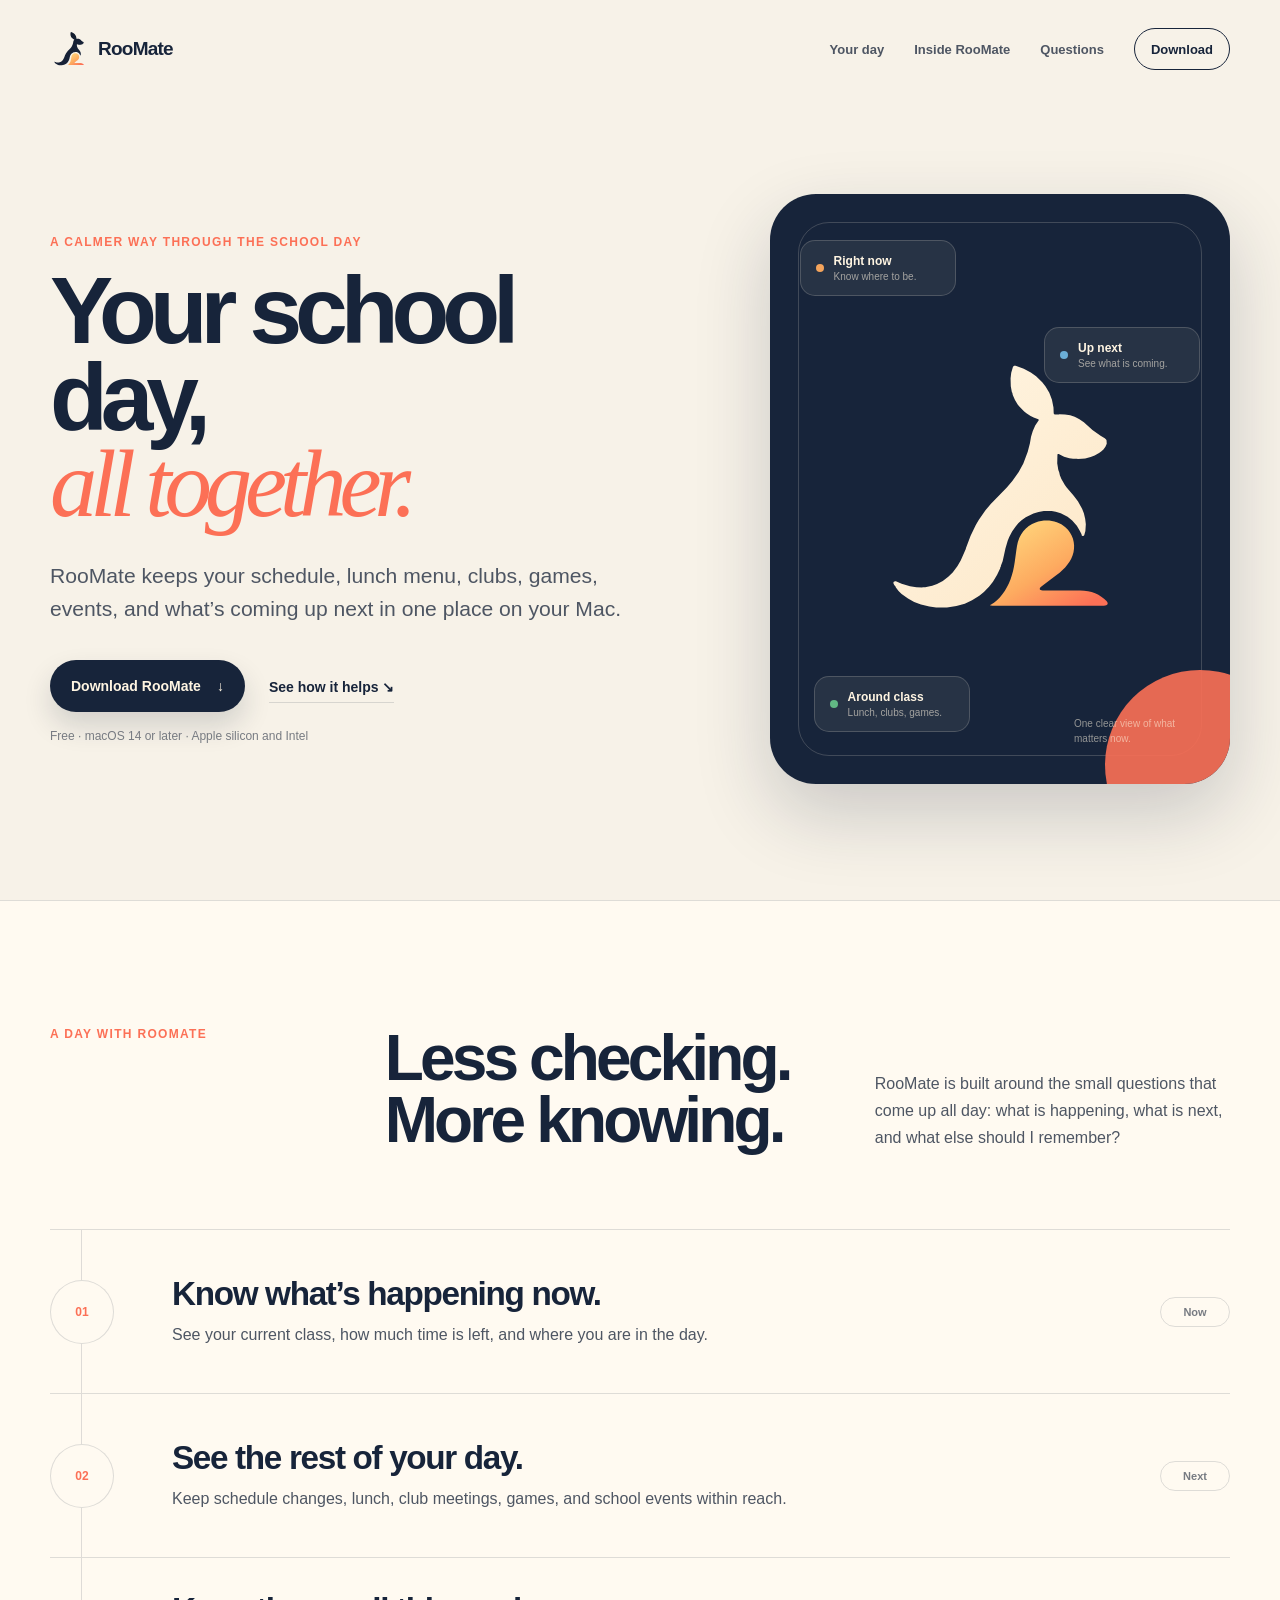
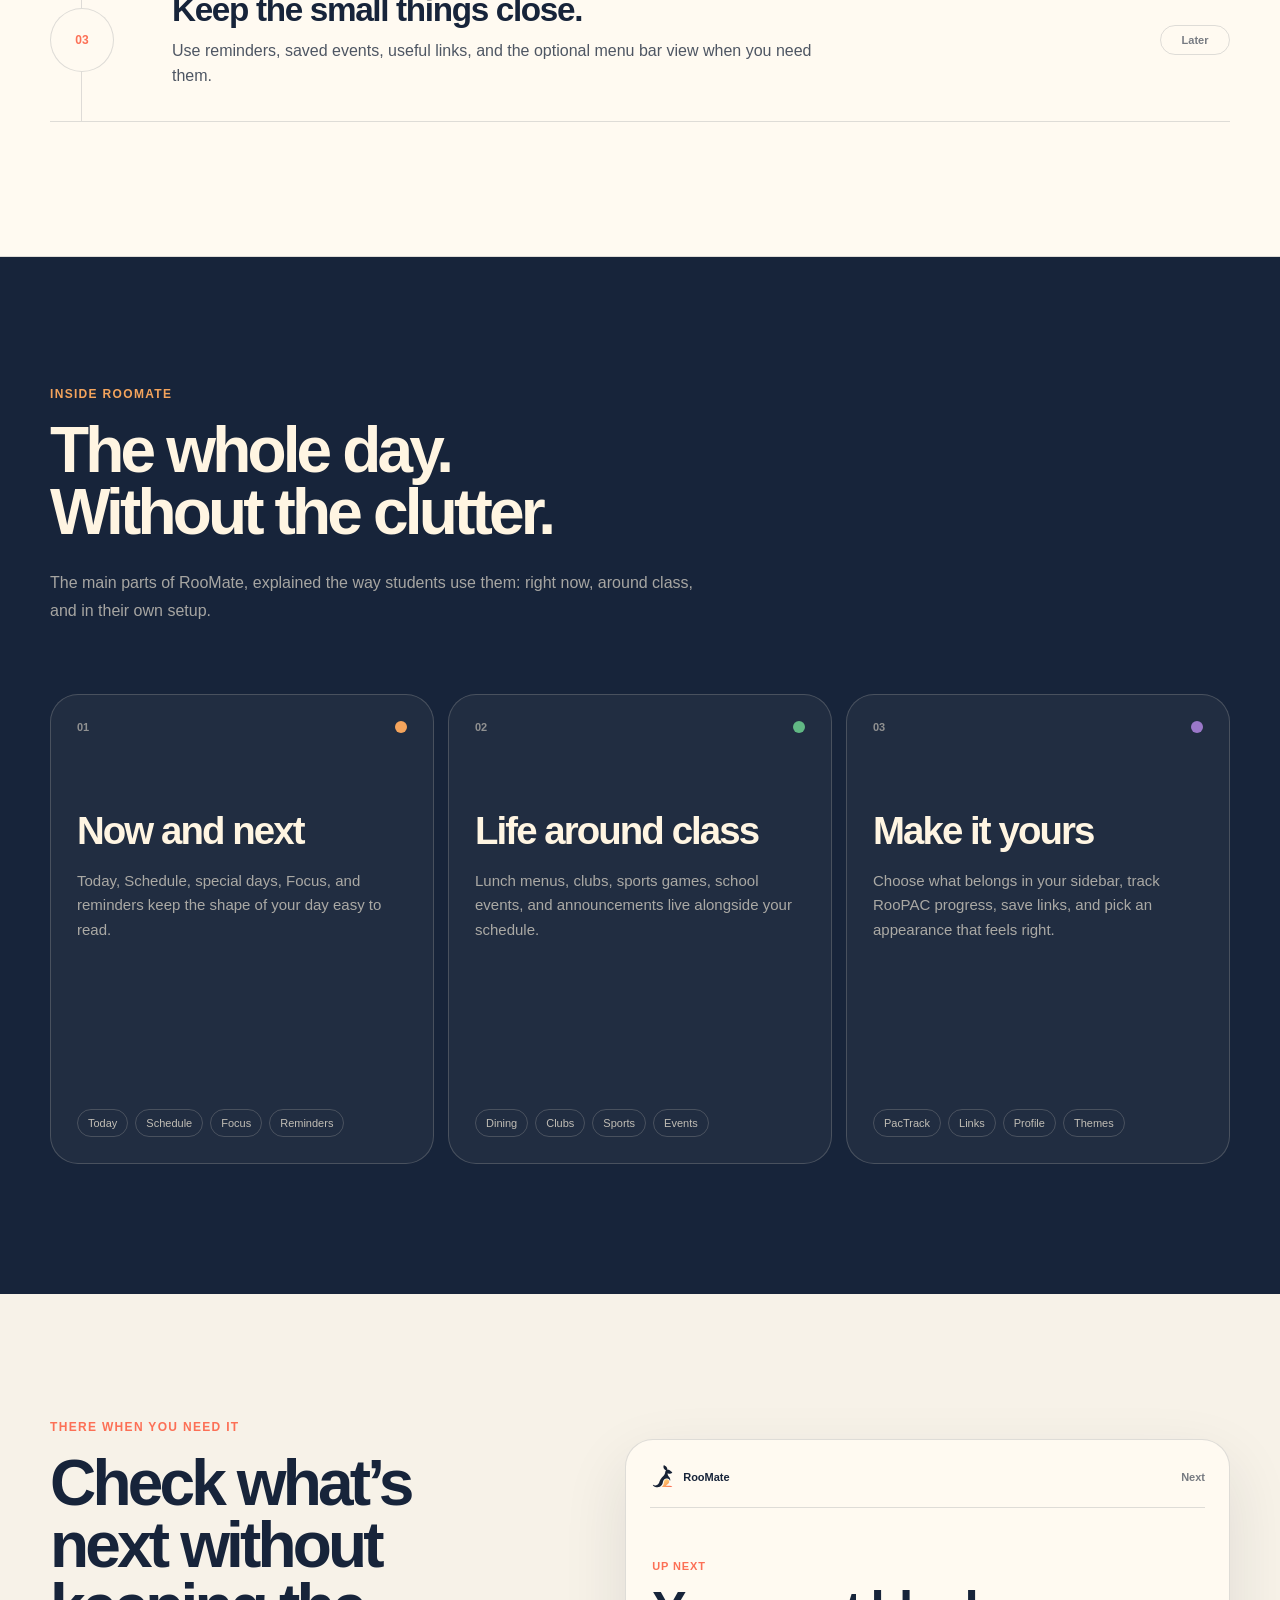
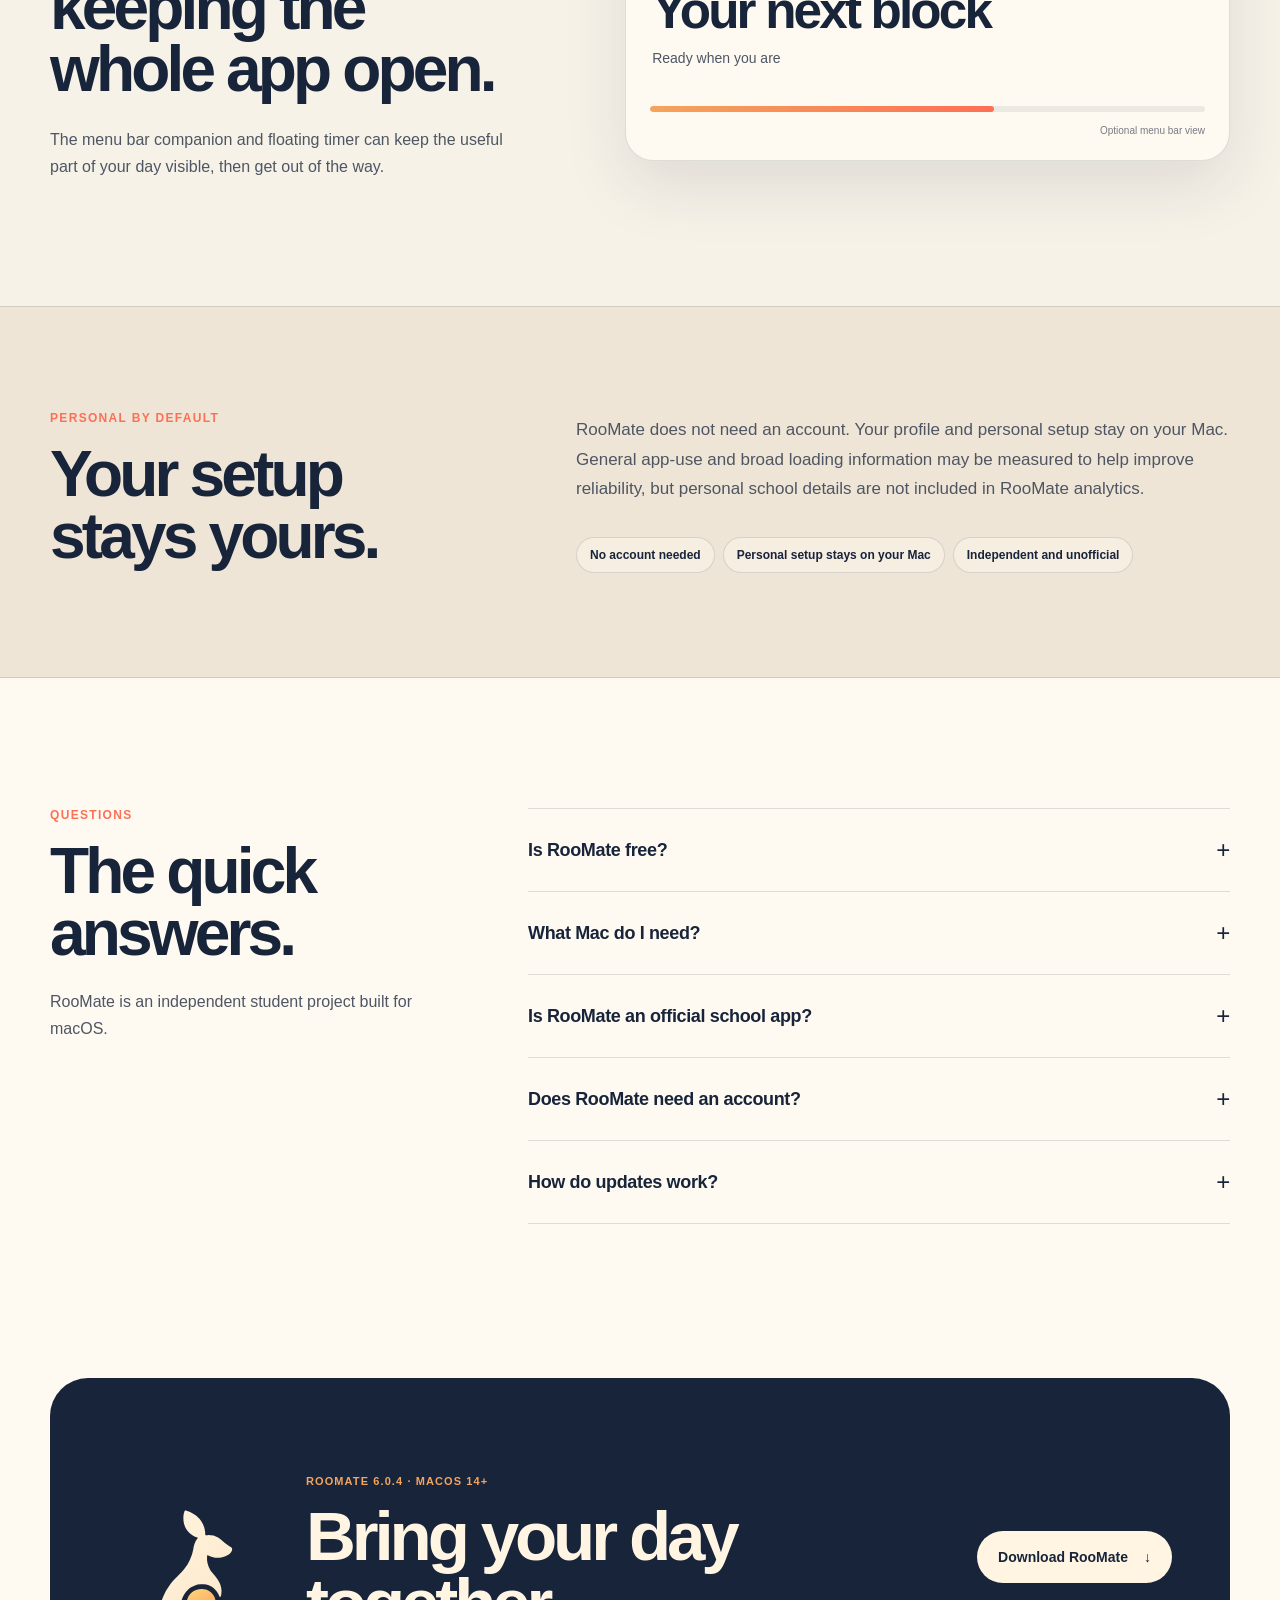
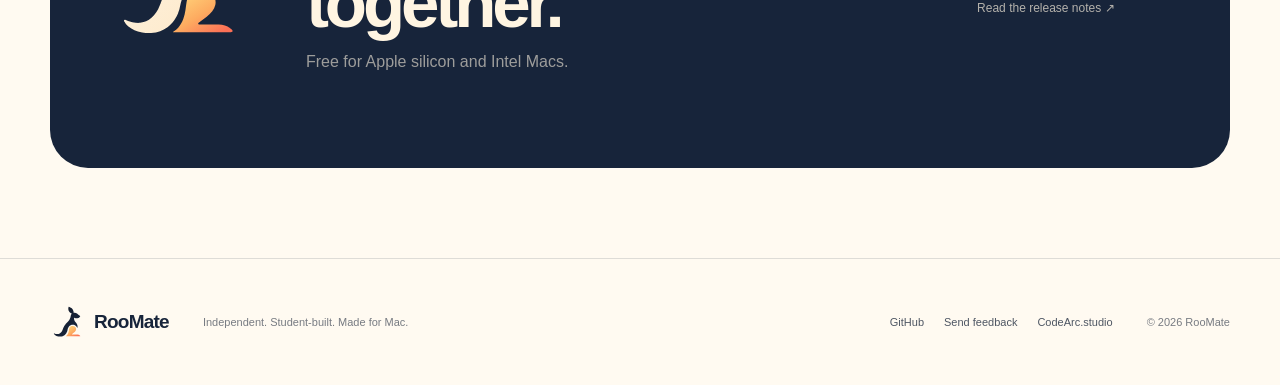
==== commit 6a04e2c4: "Redesign RooMate website" ====
--- a/index.html
+++ b/index.html
@@ -1,707 +1,248 @@
-<!doctype html>
-<html lang="en" data-theme="dark">
+<!DOCTYPE html>
+<html lang="en">
 <head>
-  <meta charset="utf-8" />
-  <meta name="viewport" content="width=device-width, initial-scale=1" />
-  <meta name="description" content="RooMate brings your schedule, dining, sports, clubs, events, PacTrack, and more into one native Mac app." />
-  <meta name="theme-color" content="#0a0b0d" />
-  <meta property="og:title" content="RooMate 6" />
-  <meta property="og:description" content="Your school day, together. RooMate 6 is a redesigned native Mac companion for schedule, dining, sports, clubs, events, PacTrack, and more." />
-  <meta property="og:type" content="website" />
-  <meta property="og:image" content="images/og-image.jpg" />
-  <meta name="twitter:title" content="RooMate 6" />
-  <meta name="twitter:description" content="Your school day, together. Schedule, dining, sports games, clubs, events, PacTrack, and more in one native Mac app." />
-  <meta name="twitter:image" content="images/og-image.jpg" />
-  <meta name="twitter:card" content="summary_large_image" />
-  <title>RooMate 6 | Your school day, together.</title>
-  <link rel="icon" type="image/png" href="images/favicon.png" />
-  <style>
-    :root {
-      color-scheme: light;
-      --bg: #f6f2eb;
-      --bg-2: #fffaf2;
-      --surface: rgba(255,255,255,.72);
-      --surface-strong: rgba(255,255,255,.92);
-      --surface-muted: rgba(18,24,35,.045);
-      --text: #17191d;
-      --text-2: #5f6066;
-      --text-3: #8b8b90;
-      --line: rgba(17,24,39,.10);
-      --line-strong: rgba(17,24,39,.17);
-      --nav: rgba(247,243,236,.78);
-      --shadow: 0 18px 60px rgba(41,31,20,.10);
-      --shadow-lg: 0 36px 120px rgba(41,31,20,.16);
-      --accent: #f4a45c;
-      --accent-2: #fc7056;
-      --accent-soft: rgba(244,164,92,.14);
-      --navy: #17243a;
-      --cream: #fff1d8;
-      --purple: #aa7ae8;
-      --teal: #36c7bd;
-      --green: #55c985;
-      --blue: #65b7df;
-      --radius: 24px;
-      --radius-sm: 16px;
-      --max: 1180px;
-    }
-
-    [data-theme="dark"] {
-      color-scheme: dark;
-      --bg: #090a0c;
-      --bg-2: #0d0f12;
-      --surface: rgba(28,30,34,.72);
-      --surface-strong: rgba(31,33,37,.94);
-      --surface-muted: rgba(255,255,255,.045);
-      --text: #f4f1ec;
-      --text-2: #b2b1b2;
-      --text-3: #77787d;
-      --line: rgba(255,255,255,.085);
-      --line-strong: rgba(255,255,255,.15);
-      --nav: rgba(9,10,12,.78);
-      --shadow: 0 20px 70px rgba(0,0,0,.34);
-      --shadow-lg: 0 45px 130px rgba(0,0,0,.52);
-      --accent-soft: rgba(244,164,92,.12);
-    }
-
-    * { box-sizing: border-box; }
-    html { scroll-behavior: smooth; }
-    body {
-      margin: 0;
-      min-width: 320px;
-      background:
-        radial-gradient(900px 500px at 76% -100px, rgba(244,164,92,.15), transparent 68%),
-        radial-gradient(650px 420px at -80px 30%, rgba(170,122,232,.08), transparent 70%),
-        var(--bg);
-      color: var(--text);
-      font-family: -apple-system, BlinkMacSystemFont, "SF Pro Display", "SF Pro Text", Inter, system-ui, sans-serif;
-      -webkit-font-smoothing: antialiased;
-      overflow-x: hidden;
-    }
-    main { max-width: 100%; overflow-x: clip; }
-
-    a { color: inherit; }
-    button, a { -webkit-tap-highlight-color: transparent; }
-    img { display: block; max-width: 100%; }
-
-    .shell { width: min(calc(100% - 40px), var(--max)); margin: 0 auto; }
-    .section { padding: 112px 0; }
-    .section.compact { padding: 76px 0; }
-
-    .eyebrow {
-      display: inline-flex;
-      align-items: center;
-      gap: 8px;
-      margin-bottom: 14px;
-      color: var(--accent);
-      font-size: 12px;
-      font-weight: 760;
-      letter-spacing: .12em;
-      text-transform: uppercase;
-    }
-    .eyebrow::before { content: ""; width: 7px; height: 7px; border-radius: 999px; background: var(--accent); box-shadow: 0 0 18px rgba(244,164,92,.65); }
-
-    h1, h2, h3, p { margin-top: 0; }
-    h1 {
-      margin-bottom: 20px;
-      font-size: clamp(3.6rem, 8.8vw, 7.8rem);
-      line-height: .92;
-      letter-spacing: -.072em;
-      font-weight: 790;
-    }
-    h2 {
-      margin-bottom: 18px;
-      font-size: clamp(2.35rem, 5vw, 4.5rem);
-      line-height: .98;
-      letter-spacing: -.055em;
-      font-weight: 760;
-    }
-    h3 { letter-spacing: -.025em; }
-    .lede { color: var(--text-2); font-size: clamp(1.06rem, 2vw, 1.28rem); line-height: 1.6; }
-    .section-copy { max-width: 700px; color: var(--text-2); font-size: 1.08rem; line-height: 1.7; }
-
-    /* NAV */
-    .nav-wrap { position: fixed; inset: 0 0 auto; z-index: 50; padding: 14px 0; pointer-events: none; }
-    .nav {
-      pointer-events: auto;
-      width: min(calc(100% - 28px), 1160px);
-      margin: 0 auto;
-      min-height: 58px;
-      padding: 8px 10px 8px 14px;
-      display: flex;
-      align-items: center;
-      justify-content: space-between;
-      gap: 16px;
-      background: var(--nav);
-      border: 1px solid var(--line);
-      border-radius: 18px;
-      backdrop-filter: blur(24px) saturate(1.25);
-      -webkit-backdrop-filter: blur(24px) saturate(1.25);
-      box-shadow: 0 8px 32px rgba(0,0,0,.08);
-    }
-    .brand { display: inline-flex; align-items: center; gap: 10px; text-decoration: none; font-weight: 760; letter-spacing: -.03em; }
-    .brand img { width: 34px; height: 34px; object-fit: contain; }
-    .brand span { font-size: 17px; }
-    .nav-links { display: flex; align-items: center; gap: 26px; margin-left: auto; }
-    .nav-links a { color: var(--text-2); text-decoration: none; font-size: 13px; font-weight: 650; }
-    .nav-links a:hover { color: var(--text); }
-    .nav-actions { display: flex; align-items: center; gap: 8px; }
-
-    .icon-btn, .btn {
-      border: 1px solid var(--line);
-      background: var(--surface);
-      color: var(--text);
-      cursor: pointer;
-      text-decoration: none;
-      font: inherit;
-      transition: transform .18s ease, border-color .18s ease, background .18s ease;
-    }
-    .icon-btn { width: 40px; height: 40px; border-radius: 12px; display: grid; place-items: center; }
-    .icon-btn:hover, .btn:hover { transform: translateY(-1px); border-color: var(--line-strong); }
-    .btn { display: inline-flex; align-items: center; justify-content: center; gap: 9px; min-height: 44px; padding: 0 18px; border-radius: 13px; font-size: 14px; font-weight: 700; }
-    .btn.primary { border-color: transparent; color: #15171a; background: linear-gradient(135deg, #ffd47b, #fdab60 58%, #fc7056); box-shadow: 0 10px 28px rgba(252,112,86,.17); }
-    .btn.primary:hover { box-shadow: 0 13px 34px rgba(252,112,86,.24); }
-    .btn.ghost { background: var(--surface-muted); }
-
-    /* HERO */
-    .hero { min-height: 100vh; padding: 154px 0 80px; position: relative; }
-    .hero::before {
-      content: "";
-      position: absolute;
-      width: 780px;
-      height: 780px;
-      right: -250px;
-      top: -260px;
-      border-radius: 50%;
-      background: radial-gradient(circle, rgba(253,171,96,.18), transparent 66%);
-      filter: blur(14px);
-      pointer-events: none;
-    }
-    .hero-grid { display: grid; grid-template-columns: minmax(0, .84fr) minmax(520px, 1.16fr); align-items: center; gap: 52px; }
-    .release-pill {
-      display: inline-flex;
-      align-items: center;
-      gap: 9px;
-      padding: 7px 12px 7px 8px;
-      margin-bottom: 30px;
-      border-radius: 999px;
-      background: var(--surface-muted);
-      border: 1px solid var(--line);
-      color: var(--text-2);
-      font-size: 12px;
-      font-weight: 700;
-    }
-    .release-pill b { color: #161719; background: linear-gradient(135deg, #ffd47b, #fdab60, #fc7056); padding: 4px 8px; border-radius: 999px; }
-    .hero-copy .lede { max-width: 620px; }
-    .hero-actions { display: flex; flex-wrap: wrap; gap: 10px; margin-top: 28px; }
-    .compat { margin-top: 18px; color: var(--text-3); font-size: 12px; }
-
-    .app-frame {
-      position: relative;
-      border-radius: 28px;
-      padding: 1px;
-      background: linear-gradient(145deg, rgba(255,255,255,.28), rgba(255,255,255,.02) 45%, rgba(244,164,92,.24));
-      box-shadow: var(--shadow-lg);
-      transform: perspective(1400px) rotateY(-5deg) rotateX(2deg);
-      transform-origin: center;
-      transition: transform .4s ease;
-    }
-    .app-frame:hover { transform: perspective(1400px) rotateY(-1deg) rotateX(0deg) translateY(-4px); }
-    .app-frame img { width: 100%; border-radius: 27px; background: #0d0e10; }
-    .hero-mark {
-      position: absolute;
-      width: 92px;
-      height: 92px;
-      right: -22px;
-      bottom: -28px;
-      border-radius: 26px;
-      padding: 10px;
-      background: color-mix(in srgb, var(--surface-strong) 94%, transparent);
-      border: 1px solid var(--line);
-      box-shadow: var(--shadow);
-      backdrop-filter: blur(18px);
-    }
-    .hero-mark img { width: 100%; height: 100%; object-fit: contain; }
-
-    /* SIGNAL STRIP */
-    .signal-strip { padding: 18px 0 0; }
-    .signal-card {
-      display: grid;
-      grid-template-columns: repeat(4, 1fr);
-      gap: 1px;
-      overflow: hidden;
-      background: var(--line);
-      border: 1px solid var(--line);
-      border-radius: 22px;
-      box-shadow: var(--shadow);
-    }
-    .signal { background: color-mix(in srgb, var(--bg-2) 92%, transparent); padding: 22px; }
-    .signal strong { display: block; font-size: 14px; margin-bottom: 4px; }
-    .signal span { color: var(--text-3); font-size: 12px; }
-
-    /* V6 BENTO */
-    .bento { display: grid; grid-template-columns: repeat(12, 1fr); gap: 14px; margin-top: 42px; }
-    .bento-card {
-      position: relative;
-      overflow: hidden;
-      min-height: 230px;
-      padding: 26px;
-      border-radius: var(--radius);
-      background: var(--surface);
-      border: 1px solid var(--line);
-      box-shadow: var(--shadow);
-    }
-    .bento-card.large { grid-column: span 7; min-height: 360px; }
-    .bento-card.medium { grid-column: span 5; min-height: 360px; }
-    .bento-card.third { grid-column: span 4; }
-    .bento-card h3 { font-size: 1.25rem; margin-bottom: 9px; }
-    .bento-card p { margin: 0; color: var(--text-2); font-size: .94rem; line-height: 1.6; max-width: 530px; }
-    .feature-icon { width: 42px; height: 42px; display: grid; place-items: center; border-radius: 13px; margin-bottom: 20px; background: var(--surface-muted); border: 1px solid var(--line); }
-    .feature-icon.orange { color: var(--accent); }
-    .feature-icon.purple { color: var(--purple); }
-    .feature-icon.teal { color: var(--teal); }
-    .feature-icon.green { color: var(--green); }
-    .feature-icon.blue { color: var(--blue); }
-    .mini-tags { display: flex; flex-wrap: wrap; gap: 6px; margin-top: 18px; }
-    .mini-tags span { color: var(--text-2); background: var(--surface-muted); border: 1px solid var(--line); border-radius: 999px; padding: 5px 9px; font-size: 11px; font-weight: 650; }
-
-    .bento-shot { margin-top: 24px; border-radius: 18px; border: 1px solid var(--line); box-shadow: 0 16px 44px rgba(0,0,0,.16); }
-    .bento-card.large .bento-shot { width: 82%; margin-left: auto; transform: translate(30px, 10px); }
-    .bento-card.medium .bento-shot { width: 100%; transform: translateY(12px); }
-
-    /* SCREENSHOT EXPLORER */
-    .showcase-wrap { min-width: 0; max-width: 100%; margin-top: 44px; }
-    .showcase-frame { padding: 10px; border-radius: 30px; background: var(--surface); border: 1px solid var(--line); box-shadow: var(--shadow-lg); }
-    .showcase-frame img { width: 100%; border-radius: 22px; background: #0b0c0e; transition: opacity .18s ease, transform .18s ease; }
-    .tabs { display: flex; width: 100%; max-width: 100%; gap: 8px; padding: 12px 0 0; overflow-x: auto; scrollbar-width: none; }
-    .tabs::-webkit-scrollbar { display:none; }
-    .tab {
-      flex: 0 0 auto;
-      padding: 9px 13px;
-      border: 1px solid var(--line);
-      border-radius: 999px;
-      background: var(--surface-muted);
-      color: var(--text-2);
-      cursor: pointer;
-      font: inherit;
-      font-size: 12px;
-      font-weight: 680;
-    }
-    .tab.active { background: linear-gradient(135deg, rgba(255,212,123,.18), rgba(252,112,86,.14)); color: var(--text); border-color: rgba(244,164,92,.34); }
-
-    /* TOOLS */
-    .tools-grid { display: grid; grid-template-columns: 1fr 1fr; gap: 16px; margin-top: 40px; }
-    .tool-card { min-height: 210px; padding: 28px; border-radius: 22px; background: var(--surface); border: 1px solid var(--line); }
-    .tool-card h3 { margin-bottom: 8px; font-size: 1.2rem; }
-    .tool-card p { color: var(--text-2); line-height: 1.65; margin-bottom: 0; }
-    .tool-card .big-number { margin: 22px 0 3px; font-size: 3rem; font-weight: 780; letter-spacing: -.06em; color: var(--accent); }
-
-    /* RELEASE */
-    .release-panel { display: grid; grid-template-columns: .8fr 1.2fr; gap: 34px; margin-top: 40px; padding: 34px; border-radius: 28px; background: linear-gradient(145deg, var(--surface), color-mix(in srgb, var(--accent-soft) 50%, transparent)); border: 1px solid var(--line); box-shadow: var(--shadow); }
-    .release-version { font-size: clamp(3.2rem, 7vw, 6.8rem); line-height: .9; letter-spacing: -.08em; font-weight: 800; }
-    .release-version small { display: block; margin-top: 14px; font-size: 12px; line-height: 1.4; letter-spacing: .02em; color: var(--text-3); font-weight: 650; }
-    .release-list { display: grid; grid-template-columns: 1fr 1fr; gap: 10px 26px; margin: 0; padding: 0; list-style: none; }
-    .release-list li { position: relative; padding-left: 18px; color: var(--text-2); line-height: 1.5; font-size: 14px; }
-    .release-list li::before { content: ""; position: absolute; left: 0; top: .55em; width: 7px; height: 7px; border-radius: 50%; background: var(--accent); }
-
-    /* ROADMAP */
-    .roadmap { display: grid; grid-template-columns: repeat(3, 1fr); gap: 14px; margin-top: 40px; }
-    .road-card { padding: 24px; border-radius: 20px; border: 1px solid var(--line); background: var(--surface); }
-    .status { display: inline-flex; padding: 5px 9px; border-radius: 999px; font-size: 10px; font-weight: 750; letter-spacing: .09em; text-transform: uppercase; margin-bottom: 16px; }
-    .status.now { color: #172018; background: rgba(85,201,133,.72); }
-    .status.next { color: var(--text); background: var(--accent-soft); border: 1px solid rgba(244,164,92,.18); }
-    .status.later { color: var(--text-2); background: var(--surface-muted); border: 1px solid var(--line); }
-    .road-card h3 { margin-bottom: 8px; }
-    .road-card p { margin: 0; color: var(--text-2); line-height: 1.6; font-size: 14px; }
-
-    /* FAQ */
-    .faq { display: grid; grid-template-columns: 1fr 1fr; gap: 14px; margin-top: 38px; }
-    details { padding: 20px 22px; border-radius: 18px; background: var(--surface); border: 1px solid var(--line); }
-    summary { cursor: pointer; font-weight: 700; list-style: none; }
-    summary::-webkit-details-marker { display: none; }
-    details p { margin: 12px 0 0; color: var(--text-2); line-height: 1.6; font-size: 14px; }
-
-    /* DOWNLOAD */
-    .download-panel {
-      position: relative;
-      overflow: hidden;
-      padding: 58px;
-      border-radius: 34px;
-      background: #101317;
-      color: #fff3de;
-      border: 1px solid rgba(255,255,255,.1);
-      box-shadow: var(--shadow-lg);
-    }
-    .download-panel::after { content:""; position:absolute; width:520px; height:520px; right:-180px; bottom:-250px; border-radius:50%; background: radial-gradient(circle, rgba(252,112,86,.24), transparent 67%); }
-    .download-mark { width: 90px; margin-bottom: 28px; }
-    .download-panel h2 { color: #fff3de; max-width: 760px; }
-    .download-panel p { color: rgba(255,243,222,.68); max-width: 620px; }
-    .download-panel .btn.ghost { color: #fff3de; border-color: rgba(255,255,255,.13); background: rgba(255,255,255,.06); }
-
-    /* FOOTER */
-    footer { padding: 50px 0 34px; }
-    .footer-top { display: grid; grid-template-columns: 1.3fr .7fr .7fr; gap: 44px; padding-bottom: 34px; border-bottom: 1px solid var(--line); }
-    .footer-brandline { display:flex; align-items:center; gap:12px; margin-bottom:16px; font-size:22px; font-weight:780; letter-spacing:-.04em; }
-    .footer-brandline img { width:46px; height:46px; object-fit:contain; }
-    .footer-copy { max-width: 480px; color: var(--text-3); font-size: 13px; line-height: 1.65; }
-    .footer-col h4 { margin: 0 0 12px; color: var(--text-3); font-size: 11px; letter-spacing: .1em; text-transform: uppercase; }
-    .footer-col a { display: block; width: fit-content; margin: 9px 0; color: var(--text-2); font-size: 13px; text-decoration: none; }
-    .footer-col a:hover { color: var(--text); }
-    .footer-bottom { display: flex; justify-content: space-between; gap: 20px; padding-top: 22px; color: var(--text-3); font-size: 12px; }
-
-    .reveal { opacity: 0; transform: translateY(16px); transition: opacity .65s ease, transform .65s ease; }
-    .reveal.visible { opacity: 1; transform: none; }
-
-    @media (max-width: 980px) {
-      .hero { padding-top: 132px; }
-      .hero-grid { grid-template-columns: 1fr; gap: 46px; }
-      .hero-copy { max-width: 780px; }
-      .app-frame { transform: none; }
-      .signal-card { grid-template-columns: 1fr 1fr; }
-      .bento-card.large, .bento-card.medium { grid-column: span 12; }
-      .bento-card.third { grid-column: span 6; }
-      .release-panel { grid-template-columns: 1fr; }
-      .roadmap { grid-template-columns: 1fr; }
-      .footer-top { grid-template-columns: 1fr 1fr; }
-      .footer-top > :first-child { grid-column: 1 / -1; }
-    }
-
-    @media (max-width: 720px) {
-      .shell { width: min(calc(100% - 24px), var(--max)); }
-      .nav-links { display: none; }
-      .nav .btn.primary { display: none; }
-      .section { padding: 84px 0; }
-      h1 { font-size: clamp(3.15rem, 17vw, 5.1rem); }
-      .hero { min-height: auto; padding-bottom: 44px; }
-      .hero-mark { width: 70px; height: 70px; right: -6px; bottom: -18px; border-radius: 20px; }
-      .signal-card { grid-template-columns: 1fr; }
-      .bento-card.third { grid-column: span 12; }
-      .bento-card.large .bento-shot { width: 100%; transform: translateY(10px); }
-      .tools-grid, .faq { grid-template-columns: 1fr; }
-      .release-list { grid-template-columns: 1fr; }
-      .release-panel, .download-panel { padding: 28px; }
-      .footer-top { grid-template-columns: 1fr; }
-      .footer-top > :first-child { grid-column: auto; }
-      .footer-bottom { flex-direction: column; }
-    }
-  </style>
+  <meta charset="utf-8">
+  <meta name="viewport" content="width=device-width, initial-scale=1">
+  <meta name="description" content="RooMate keeps your schedule, lunch menu, clubs, games, events, and what is coming up next in one calm Mac app.">
+  <meta name="theme-color" content="#f7f2e8">
+  <meta property="og:title" content="RooMate — Your school day, all together.">
+  <meta property="og:description" content="Schedule, lunch, clubs, games, events, and what is next—together on your Mac.">
+  <meta property="og:type" content="website">
+  <meta property="og:url" content="https://roomate-five.vercel.app/">
+  <meta property="og:image" content="https://roomate-five.vercel.app/images/og-image.png">
+  <meta name="twitter:card" content="summary_large_image">
+  <meta name="twitter:title" content="RooMate — Your school day, all together.">
+  <meta name="twitter:description" content="Schedule, lunch, clubs, games, events, and what is next—together on your Mac.">
+  <meta name="twitter:image" content="https://roomate-five.vercel.app/images/og-image.png">
+  <title>RooMate — Your school day, all together.</title>
+  <link rel="icon" type="image/svg+xml" href="images/roo-mark-on-light.svg">
+  <link rel="stylesheet" href="styles.css">
 </head>
 <body>
-  <div class="nav-wrap">
-    <nav class="nav" aria-label="Main navigation">
-      <a class="brand" href="#top">
-        <img class="theme-logo" data-light="images/roo-mark-on-light.svg" data-dark="images/roo-mark-on-dark.svg" src="images/roo-mark-on-dark.svg" alt="RooMate mark" />
+  <a class="skip-link" href="#main">Skip to content</a>
+
+  <header class="site-header">
+    <div class="wrap nav-row">
+      <a class="brand" href="#top" aria-label="RooMate home">
+        <img src="images/roo-mark-on-light.svg" alt="">
         <span>RooMate</span>
       </a>
-      <div class="nav-links">
-        <a href="#v6">What's new</a>
-        <a href="#features">Features</a>
-        <a href="#preview">Preview</a>
-        <a href="#roadmap">Roadmap</a>
-      </div>
-      <div class="nav-actions">
-        <button class="icon-btn" id="themeToggle" aria-label="Toggle appearance" title="Toggle appearance">
-          <svg id="themeIcon" width="17" height="17" viewBox="0 0 24 24" fill="none" stroke="currentColor" stroke-width="2" stroke-linecap="round" stroke-linejoin="round"><path d="M21 12.79A9 9 0 1 1 11.21 3 7 7 0 0 0 21 12.79z"/></svg>
-        </button>
-        <a class="btn primary" href="https://github.com/codearc-studio/RooMate/releases/download/v6.0.4/RooMate-6.0.4.zip">Download</a>
-      </div>
-    </nav>
-  </div>
-
-  <main id="top">
-    <section class="hero">
-      <div class="shell hero-grid">
-        <div class="hero-copy reveal">
-          <div class="release-pill"><b>6.0.4</b> Themes and school calendar update</div>
-          <h1>Your school day.<br />One place.</h1>
-          <p class="lede">RooMate brings your schedule, dining, sports, clubs, events, PacTrack, links, and the context around your day into one native Mac app.</p>
+
+      <button class="menu-button" type="button" aria-expanded="false" aria-controls="site-menu">Menu</button>
+      <nav class="site-menu" id="site-menu" aria-label="Main navigation">
+        <a href="#day">Your day</a>
+        <a href="#inside">Inside RooMate</a>
+        <a href="#questions">Questions</a>
+        <a class="nav-download" href="https://github.com/codearc-studio/RooMate/releases/download/v6.0.4/RooMate-6.0.4.zip">Download</a>
+      </nav>
+    </div>
+  </header>
+
+  <main id="main">
+    <section class="hero" id="top">
+      <div class="wrap hero-grid">
+        <div class="hero-copy">
+          <p class="kicker">A calmer way through the school day</p>
+          <h1>Your school day,<br><em>all together.</em></h1>
+          <p class="hero-lede">RooMate keeps your schedule, lunch menu, clubs, games, events, and what’s coming up next in one place on your Mac.</p>
           <div class="hero-actions">
-            <a class="btn primary" href="https://github.com/codearc-studio/RooMate/releases/download/v6.0.4/RooMate-6.0.4.zip">
-              <svg width="17" height="17" viewBox="0 0 24 24" fill="none" stroke="currentColor" stroke-width="2"><path d="M21 15v4a2 2 0 0 1-2 2H5a2 2 0 0 1-2-2v-4"/><polyline points="7 10 12 15 17 10"/><line x1="12" y1="15" x2="12" y2="3"/></svg>
-              Download RooMate 6
-            </a>
-            <a class="btn ghost" href="#v6">See what's new</a>
-          </div>
-          <div class="compat">Free · macOS 14 or later · Apple silicon + Intel</div>
-        </div>
-
-        <div class="app-frame reveal">
-          <img class="theme-image" data-light="screenshots/today-light.jpg" data-dark="screenshots/today-dark.jpg" src="screenshots/today-dark.jpg" alt="RooMate Today screen in dark mode" />
-          <div class="hero-mark"><img class="theme-logo" data-light="images/roo-mark-on-light.svg" data-dark="images/roo-mark-on-dark.svg" src="images/roo-mark-on-dark.svg" alt="" /></div>
-        </div>
-      </div>
-
-      <div class="shell signal-strip reveal">
-        <div class="signal-card">
-          <div class="signal"><strong>Today</strong><span>Current class, progress, what's next, and what matters now.</span></div>
-          <div class="signal"><strong>Day · Week · Plan</strong><span>A real schedule workspace, including Semester Planner.</span></div>
-          <div class="signal"><strong>Live school data</strong><span>Dining, sports, clubs, events, announcements, and special schedules.</span></div>
-          <div class="signal"><strong>Native Mac tools</strong><span>Search, notifications, menu bar, floating timer, and Open at Login.</span></div>
-        </div>
-      </div>
-    </section>
-
-    <section class="section" id="v6">
-      <div class="shell">
-        <div class="eyebrow reveal">RooMate 6</div>
-        <h2 class="reveal">A full redesign, not a small update.</h2>
-        <p class="section-copy reveal">RooMate 6 rebuilds the app around the school day. Today puts the most useful context first, Schedule grows into Day, Week, and Plan, and new areas bring Dining, Sports, Clubs, Events, PacTrack, Links, Profile, announcements, global search, and more into the same experience.</p>
-
-        <div class="bento">
-          <article class="bento-card large reveal">
-            <div class="feature-icon orange">
-              <svg width="21" height="21" viewBox="0 0 24 24" fill="none" stroke="currentColor" stroke-width="2"><rect x="3" y="3" width="7" height="7" rx="1"/><rect x="14" y="3" width="7" height="7" rx="1"/><rect x="3" y="14" width="7" height="7" rx="1"/><rect x="14" y="14" width="7" height="7" rx="1"/></svg>
+            <a class="button primary" href="https://github.com/codearc-studio/RooMate/releases/download/v6.0.4/RooMate-6.0.4.zip">Download RooMate <span aria-hidden="true">↓</span></a>
+            <a class="text-link" href="#day">See how it helps <span aria-hidden="true">↘</span></a>
+          </div>
+          <p class="compatibility">Free · macOS 14 or later · Apple silicon and Intel</p>
+        </div>
+
+        <div class="brand-stage" role="img" aria-label="RooMate keeps right now, up next, and the rest of your day together">
+          <div class="stage-rule" aria-hidden="true"></div>
+          <img class="stage-mark" src="images/roo-mark-on-dark.svg" alt="RooMate kangaroo mark">
+          <div class="moment moment-now">
+            <span class="moment-dot orange" aria-hidden="true"></span>
+            <div><strong>Right now</strong><span>Know where to be.</span></div>
+          </div>
+          <div class="moment moment-next">
+            <span class="moment-dot blue" aria-hidden="true"></span>
+            <div><strong>Up next</strong><span>See what is coming.</span></div>
+          </div>
+          <div class="moment moment-around">
+            <span class="moment-dot green" aria-hidden="true"></span>
+            <div><strong>Around class</strong><span>Lunch, clubs, games.</span></div>
+          </div>
+          <p class="stage-caption">One clear view of what matters now.</p>
+        </div>
+      </div>
+    </section>
+
+    <section class="day-section" id="day">
+      <div class="wrap">
+        <div class="section-intro">
+          <p class="section-label">A day with RooMate</p>
+          <h2>Less checking.<br>More knowing.</h2>
+          <p>RooMate is built around the small questions that come up all day: what is happening, what is next, and what else should I remember?</p>
+        </div>
+
+        <ol class="day-line">
+          <li>
+            <span class="line-number">01</span>
+            <div class="line-copy">
+              <h3>Know what’s happening now.</h3>
+              <p>See your current class, how much time is left, and where you are in the day.</p>
             </div>
-            <h3>Today, rebuilt around now.</h3>
-            <p>See your current class, time remaining, school-day progress, what's up next, upcoming events, contextual actions, and announcements without hunting through the app.</p>
-            <div class="mini-tags"><span>Live progress</span><span>Contextual actions</span><span>Announcements</span></div>
-            <img class="bento-shot theme-image" data-light="screenshots/today-light.jpg" data-dark="screenshots/today-dark.jpg" src="screenshots/today-dark.jpg" alt="RooMate Today" loading="lazy" />
+            <span class="line-status">Now</span>
+          </li>
+          <li>
+            <span class="line-number">02</span>
+            <div class="line-copy">
+              <h3>See the rest of your day.</h3>
+              <p>Keep schedule changes, lunch, club meetings, games, and school events within reach.</p>
+            </div>
+            <span class="line-status">Next</span>
+          </li>
+          <li>
+            <span class="line-number">03</span>
+            <div class="line-copy">
+              <h3>Keep the small things close.</h3>
+              <p>Use reminders, saved events, useful links, and the optional menu bar view when you need them.</p>
+            </div>
+            <span class="line-status">Later</span>
+          </li>
+        </ol>
+      </div>
+    </section>
+
+    <section class="inside-section" id="inside">
+      <div class="wrap">
+        <div class="inside-heading">
+          <p class="section-label light-label">Inside RooMate</p>
+          <h2>The whole day.<br>Without the clutter.</h2>
+          <p>The main parts of RooMate, explained the way students use them: right now, around class, and in their own setup.</p>
+        </div>
+
+        <div class="feature-groups">
+          <article class="feature-group feature-today">
+            <div class="group-top"><span>01</span><span class="group-color"></span></div>
+            <h3>Now and next</h3>
+            <p>Today, Schedule, special days, Focus, and reminders keep the shape of your day easy to read.</p>
+            <ul>
+              <li>Today</li><li>Schedule</li><li>Focus</li><li>Reminders</li>
+            </ul>
           </article>
-
-          <article class="bento-card medium reveal">
-            <div class="feature-icon purple">
-              <svg width="21" height="21" viewBox="0 0 24 24" fill="none" stroke="currentColor" stroke-width="2"><rect x="3" y="4" width="18" height="18" rx="2"/><line x1="16" y1="2" x2="16" y2="6"/><line x1="8" y1="2" x2="8" y2="6"/><line x1="3" y1="10" x2="21" y2="10"/></svg>
-            </div>
-            <h3>Schedule becomes a workspace.</h3>
-            <p>Move between Day and Week, jump into Focus Mode, and use Plan to map out your next semester without touching your current schedule.</p>
-            <div class="mini-tags"><span>Day</span><span>Week</span><span>Semester Planner</span><span>Special schedules</span></div>
-            <img class="bento-shot theme-image" data-light="screenshots/schedule-light.jpg" data-dark="screenshots/schedule-dark.jpg" src="screenshots/schedule-dark.jpg" alt="RooMate Schedule" loading="lazy" />
+          <article class="feature-group feature-life">
+            <div class="group-top"><span>02</span><span class="group-color"></span></div>
+            <h3>Life around class</h3>
+            <p>Lunch menus, clubs, sports games, school events, and announcements live alongside your schedule.</p>
+            <ul>
+              <li>Dining</li><li>Clubs</li><li>Sports</li><li>Events</li>
+            </ul>
           </article>
-
-          <article class="bento-card third reveal">
-            <div class="feature-icon orange">🍴</div>
-            <h3>Dining</h3>
-            <p>Browse menus by date and meal, search items, filter dietary information, and keep favorites close.</p>
+          <article class="feature-group feature-yours">
+            <div class="group-top"><span>03</span><span class="group-color"></span></div>
+            <h3>Make it yours</h3>
+            <p>Choose what belongs in your sidebar, track RooPAC progress, save links, and pick an appearance that feels right.</p>
+            <ul>
+              <li>PacTrack</li><li>Links</li><li>Profile</li><li>Themes</li>
+            </ul>
           </article>
-          <article class="bento-card third reveal">
-            <div class="feature-icon green">▣</div>
-            <h3>Sports Hub</h3>
-            <p>Game schedules, matchup details, search, filters, calendar views, schedule integration, individual reminders, and reliable saved data. Team pages will return in a later update.</p>
-          </article>
-          <article class="bento-card third reveal">
-            <div class="feature-icon blue">●●●</div>
-            <h3>Clubs</h3>
-            <p>A real directory and My Clubs system with blocks, rooms, additional meetings, colors, icons, and schedule integration.</p>
-          </article>
-          <article class="bento-card third reveal">
-            <div class="feature-icon teal">◫</div>
-            <h3>Events</h3>
-            <p>Search, save events, combine the calendars you care about, and browse Day, Week, or Month.</p>
-          </article>
-          <article class="bento-card third reveal">
-            <div class="feature-icon purple">▥</div>
-            <h3>PacTrack</h3>
-            <p>Plan RooPAC requirements by grade, track progress, use custom activities, and handle exemptions.</p>
-          </article>
-          <article class="bento-card third reveal">
-            <div class="feature-icon orange">⌘K</div>
-            <h3>Search + Profile + Links</h3>
-            <p>Command-K searches RooMate. Profile personalizes the app, and Links keeps important resources together.</p>
-          </article>
-        </div>
-      </div>
-    </section>
-
-    <section class="section compact" id="features">
-      <div class="shell">
-        <div class="eyebrow reveal">Why RooMate</div>
-        <h2 class="reveal">Your day stays visible without getting in the way.</h2>
-        <p class="section-copy reveal">RooMate brings the school-day details that usually live in separate places into one native app. Customize the sidebar by pinning, hiding, and reordering sections, then use the menu bar, floating timer, search, and notifications without keeping the full window front and center.</p>
-        <div class="tools-grid">
-          <article class="tool-card reveal"><div class="big-number">⌘K</div><h3>Global RooMate Search</h3><p>Find app sections, classes, My Clubs, events, sports games, and currently loaded Dining items from one search.</p></article>
-          <article class="tool-card reveal"><div class="big-number">%</div><h3>Menu Bar Companion</h3><p>See your current block, progress, time remaining, what's next, and a compact rest-of-day schedule from the menu bar.</p></article>
-          <article class="tool-card reveal"><div class="big-number">13m</div><h3>Floating Timer</h3><p>Keep your current block and progress above other windows in a compact or detailed floating view.</p></article>
-          <article class="tool-card reveal"><div class="big-number">●</div><h3>Smarter Notifications</h3><p>Class starts and endings, club meetings, special schedules, selected sports games, saved events, and calendar reminders with pause controls.</p></article>
-        </div>
-      </div>
-    </section>
-
-    <section class="section" id="preview">
-      <div class="shell">
-        <div class="eyebrow reveal">Inside RooMate</div>
-        <h2 class="reveal">See the app, not a mockup.</h2>
-        <p class="section-copy reveal">These are real RooMate 6 screens. Switch the website appearance and the screenshots switch with it.</p>
-        <div class="showcase-wrap reveal">
-          <div class="showcase-frame"><img id="showcaseImage" src="screenshots/today-dark.jpg" alt="RooMate Today screenshot" /></div>
-          <div class="tabs" id="screenshotTabs" role="tablist" aria-label="RooMate screenshots">
-            <button class="tab active" data-view="today" role="tab" aria-selected="true">Today</button>
-            <button class="tab" data-view="schedule" role="tab" aria-selected="false">Schedule</button>
-            <button class="tab" data-view="dining" role="tab" aria-selected="false">Dining</button>
-            <button class="tab" data-view="clubs" role="tab" aria-selected="false">Clubs</button>
-            <button class="tab" data-view="events" role="tab" aria-selected="false">Events</button>
-            <button class="tab" data-view="pactrack" role="tab" aria-selected="false">PacTrack</button>
-            <button class="tab" data-view="links" role="tab" aria-selected="false">Links</button>
-            <button class="tab" data-view="settings" role="tab" aria-selected="false">Settings</button>
-          </div>
-        </div>
-      </div>
-    </section>
-
-    <section class="section compact" id="release">
-      <div class="shell">
-        <div class="eyebrow reveal">Latest release</div>
-        <h2 class="reveal">What's new in RooMate 6.</h2>
-        <div class="release-panel reveal">
-          <div class="release-version">6.0.4<small>Current release · macOS 14+</small></div>
-          <div>
-            <ul class="release-list">
-              <li>Seven complete themes, including true-black OLED and automatic System appearance</li>
-              <li>A visual theme gallery with live previews in Settings and onboarding</li>
-              <li>A dedicated Announcements center plus one-time alerts for published notices</li>
-              <li>An official School Calendar for special schedules, closures, breaks, and school-year dates</li>
-              <li>Clearer status while a special day is still waiting for exact bell times</li>
-              <li>Stronger remote-feed validation and improved schedule and event states</li>
-            </ul>
-            <div class="hero-actions" style="margin-top:24px"><a class="btn ghost" href="https://github.com/codearc-studio/RooMate/releases/tag/v6.0.4" target="_blank" rel="noopener">View release on GitHub</a></div>
-          </div>
-        </div>
-      </div>
-    </section>
-
-    <section class="section compact" id="roadmap">
-      <div class="shell">
-        <div class="eyebrow reveal">Roadmap</div>
-        <h2 class="reveal">Ship V6. Keep building from there.</h2>
-        <p class="section-copy reveal">The core V6 experience is here. Future work can focus on refinement and larger ideas without holding up the current release.</p>
-        <div class="roadmap">
-          <article class="road-card reveal"><span class="status now">Now</span><h3>RooMate 6</h3><p>Today, Schedule, Semester Planner, Dining, Sports, Clubs, Events, PacTrack, Links, Profile, notifications, onboarding, announcements, and native Mac tools.</p></article>
-          <article class="road-card reveal"><span class="status next">Next</span><h3>6.x polish</h3><p>Release feedback, bug fixes, data-source improvements, the return of refreshed Sports team pages, and smaller quality-of-life additions.</p></article>
-          <article class="road-card reveal"><span class="status later">Later</span><h3>RooMate 7 and beyond</h3><p>Study Planner and other larger systems that deserve their own release instead of being rushed into V6.</p></article>
-        </div>
-      </div>
-    </section>
-
-    <section class="section compact" id="faq">
-      <div class="shell">
-        <div class="eyebrow reveal">FAQ</div>
-        <h2 class="reveal">A few quick things.</h2>
-        <div class="faq">
-          <details class="reveal"><summary>Is RooMate free?</summary><p>Yes. RooMate is currently free to download and use.</p></details>
-          <details class="reveal"><summary>What Mac do I need?</summary><p>RooMate 6 requires macOS 14 or later and is distributed as a Universal app for Apple silicon and Intel Macs.</p></details>
-          <details class="reveal"><summary>Is RooMate official?</summary><p>No. RooMate is an independent student project and is not affiliated with or endorsed by any school.</p></details>
-          <details class="reveal"><summary>What does RooMate collect?</summary><p>RooMate uses limited, privacy-conscious analytics for feature usage and reliability. Custom analytics do not include names, class names, teachers, rooms, club names, team names, Dining searches, PacTrack choices, or announcement text.</p></details>
-        </div>
-      </div>
-    </section>
-
-    <section class="section" id="download">
-      <div class="shell">
-        <div class="download-panel reveal">
-          <img class="download-mark" src="images/roo-mark-on-dark.svg" alt="RooMate" />
-          <div class="eyebrow" style="color:#fdab60">RooMate 6.0.4</div>
-          <h2>Ready for your school day?</h2>
-          <p class="lede">Download RooMate for macOS and set up your schedule, clubs, events, notifications, Profile, and more in the new V6 onboarding.</p>
-          <div class="hero-actions">
-            <a class="btn primary" href="https://github.com/codearc-studio/RooMate/releases/download/v6.0.4/RooMate-6.0.4.zip">Download for macOS</a>
-            <a class="btn ghost" href="https://github.com/codearc-studio/RooMate/releases/tag/v6.0.4" target="_blank" rel="noopener">Release notes</a>
-          </div>
-          <div class="compat" style="color:rgba(255,243,222,.45)">macOS 14+ · Free · Direct download</div>
+        </div>
+      </div>
+    </section>
+
+    <section class="quiet-section">
+      <div class="wrap quiet-grid">
+        <div class="quiet-copy">
+          <p class="section-label">There when you need it</p>
+          <h2>Check what’s next without keeping the whole app open.</h2>
+          <p>The menu bar companion and floating timer can keep the useful part of your day visible, then get out of the way.</p>
+        </div>
+        <div class="compact-demo" role="img" aria-label="A simple illustration of the optional compact RooMate view">
+          <div class="compact-top"><span class="compact-brand"><img src="images/roo-mark-on-light.svg" alt=""> RooMate</span><span>Next</span></div>
+          <div class="compact-main"><span>Up next</span><strong>Your next block</strong><span>Ready when you are</span></div>
+          <div class="progress-track" aria-hidden="true"><span></span></div>
+          <p>Optional menu bar view</p>
+        </div>
+      </div>
+    </section>
+
+    <section class="trust-section" id="privacy">
+      <div class="wrap trust-grid">
+        <div>
+          <p class="section-label">Personal by default</p>
+          <h2>Your setup stays yours.</h2>
+        </div>
+        <div class="trust-copy">
+          <p>RooMate does not need an account. Your profile and personal setup stay on your Mac. General app-use and broad loading information may be measured to help improve reliability, but personal school details are not included in RooMate analytics.</p>
+          <div class="trust-facts">
+            <span>No account needed</span>
+            <span>Personal setup stays on your Mac</span>
+            <span>Independent and unofficial</span>
+          </div>
+        </div>
+      </div>
+    </section>
+
+    <section class="questions-section" id="questions">
+      <div class="wrap questions-grid">
+        <div class="questions-heading">
+          <p class="section-label">Questions</p>
+          <h2>The quick answers.</h2>
+          <p>RooMate is an independent student project built for macOS.</p>
+        </div>
+        <div class="faq-list">
+          <details>
+            <summary>Is RooMate free?<span aria-hidden="true">+</span></summary>
+            <p>Yes. RooMate is free to download and use.</p>
+          </details>
+          <details>
+            <summary>What Mac do I need?<span aria-hidden="true">+</span></summary>
+            <p>RooMate 6 requires macOS 14 or later and works on Apple silicon and Intel Macs.</p>
+          </details>
+          <details>
+            <summary>Is RooMate an official school app?<span aria-hidden="true">+</span></summary>
+            <p>No. RooMate is an independent student project and is not affiliated with or endorsed by any school.</p>
+          </details>
+          <details>
+            <summary>Does RooMate need an account?<span aria-hidden="true">+</span></summary>
+            <p>No. You can set up RooMate directly on your Mac without creating an account.</p>
+          </details>
+          <details>
+            <summary>How do updates work?<span aria-hidden="true">+</span></summary>
+            <p>RooMate checks for signed updates in the app. You can also download the latest release directly from GitHub.</p>
+          </details>
+        </div>
+      </div>
+    </section>
+
+    <section class="download-section" id="download">
+      <div class="wrap download-card">
+        <img src="images/roo-mark-on-dark.svg" alt="RooMate kangaroo mark">
+        <div>
+          <p class="download-version">RooMate 6.0.4 · macOS 14+</p>
+          <h2>Bring your day together.</h2>
+          <p>Free for Apple silicon and Intel Macs.</p>
+        </div>
+        <div class="download-actions">
+          <a class="button cream" href="https://github.com/codearc-studio/RooMate/releases/download/v6.0.4/RooMate-6.0.4.zip">Download RooMate <span aria-hidden="true">↓</span></a>
+          <a href="https://github.com/codearc-studio/RooMate/releases/tag/v6.0.4" target="_blank" rel="noopener">Read the release notes <span aria-hidden="true">↗</span></a>
         </div>
       </div>
     </section>
   </main>
 
   <footer>
-    <div class="shell">
-      <div class="footer-top">
-        <div>
-          <div class="footer-brandline"><img class="theme-logo" data-light="images/roo-mark-on-light.svg" data-dark="images/roo-mark-on-dark.svg" src="images/roo-mark-on-dark.svg" alt="RooMate mark" /><span>RooMate</span></div>
-          <p class="footer-copy">A native Mac companion that brings the pieces of your school day together. RooMate is an independent student project and is not affiliated with or endorsed by any school.</p>
-        </div>
-        <div class="footer-col">
-          <h4>RooMate</h4>
-          <a href="#v6">What's new</a>
-          <a href="#features">Features</a>
-          <a href="#preview">Screenshots</a>
-          <a href="#roadmap">Roadmap</a>
-        </div>
-        <div class="footer-col">
-          <h4>Download</h4>
-          <a href="https://github.com/codearc-studio/RooMate/releases/download/v6.0.4/RooMate-6.0.4.zip">RooMate 6.0.4</a>
-          <a href="https://github.com/codearc-studio/RooMate/releases/tag/v6.0.4" target="_blank" rel="noopener">GitHub release</a>
-          <a href="https://tally.so/r/7RalBZ" target="_blank" rel="noopener">Suggest a feature</a>
-        </div>
-      </div>
-      <div class="footer-bottom">
-        <span>© 2026 RooMate</span>
-        <span>Built by <a href="https://codearc.studio" target="_blank" rel="noopener" style="text-decoration:none;color:var(--text-2)">CodeArc.studio</a></span>
-      </div>
+    <div class="wrap footer-row">
+      <a class="brand footer-brand" href="#top">
+        <img src="images/roo-mark-on-light.svg" alt="">
+        <span>RooMate</span>
+      </a>
+      <p>Independent. Student-built. Made for Mac.</p>
+      <div class="footer-links">
+        <a href="https://github.com/codearc-studio/RooMate" target="_blank" rel="noopener">GitHub</a>
+        <a href="https://tally.so/r/7RalBZ" target="_blank" rel="noopener">Send feedback</a>
+        <a href="https://codearc.studio" target="_blank" rel="noopener">CodeArc.studio</a>
+      </div>
+      <p class="copyright">© <span id="year">2026</span> RooMate</p>
     </div>
   </footer>
 
-  <script>
-    const html = document.documentElement;
-    const themeToggle = document.getElementById('themeToggle');
-    const themeIcon = document.getElementById('themeIcon');
-    const showcaseImage = document.getElementById('showcaseImage');
-    let currentView = 'today';
-
-    const screenshots = {
-      'today': 'today',
-      'schedule': 'schedule',
-      'dining': 'dining',
-      'clubs': 'clubs',
-      'events': 'events',
-      'pactrack': 'pactrack',
-      'links': 'links',
-      'settings': 'settings'
-    };
-
-    function setTheme(theme) {
-      html.dataset.theme = theme;
-      localStorage.setItem('roomate-theme', theme);
-      document.querySelectorAll('.theme-image').forEach(img => {
-        img.src = theme === 'dark' ? img.dataset.dark : img.dataset.light;
-      });
-      document.querySelectorAll('.theme-logo').forEach(img => {
-        img.src = theme === 'dark' ? img.dataset.dark : img.dataset.light;
-      });
-      updateShowcase();
-      themeIcon.innerHTML = theme === 'dark'
-        ? '<circle cx="12" cy="12" r="4"></circle><path d="M12 2v2M12 20v2M4.93 4.93l1.41 1.41M17.66 17.66l1.41 1.41M2 12h2M20 12h2M4.93 19.07l1.41-1.41M17.66 6.34l1.41-1.41"></path>'
-        : '<path d="M21 12.79A9 9 0 1 1 11.21 3 7 7 0 0 0 21 12.79z"></path>';
-    }
-
-    function updateShowcase() {
-      const theme = html.dataset.theme;
-      const stem = screenshots[currentView] || 'today';
-      showcaseImage.style.opacity = '0';
-      showcaseImage.style.transform = 'translateY(5px)';
-      setTimeout(() => {
-        showcaseImage.src = `screenshots/${stem}-${theme}.jpg`;
-        showcaseImage.alt = `RooMate ${currentView.replace('-', ' ')} screenshot`;
-        showcaseImage.style.opacity = '1';
-        showcaseImage.style.transform = 'none';
-      }, 120);
-    }
-
-    const stored = localStorage.getItem('roomate-theme');
-    const initialTheme = stored || (window.matchMedia('(prefers-color-scheme: light)').matches ? 'light' : 'dark');
-    setTheme(initialTheme);
-
-    themeToggle.addEventListener('click', () => setTheme(html.dataset.theme === 'dark' ? 'light' : 'dark'));
-
-    document.getElementById('screenshotTabs').addEventListener('click', event => {
-      const button = event.target.closest('.tab');
-      if (!button) return;
-      currentView = button.dataset.view;
-      document.querySelectorAll('.tab').forEach(tab => {
-        tab.classList.remove('active');
-        tab.setAttribute('aria-selected', 'false');
-      });
-      button.classList.add('active');
-      button.setAttribute('aria-selected', 'true');
-      updateShowcase();
-    });
-
-    const observer = new IntersectionObserver(entries => {
-      entries.forEach(entry => {
-        if (entry.isIntersecting) {
-          entry.target.classList.add('visible');
-          observer.unobserve(entry.target);
-        }
-      });
-    }, { threshold: .08 });
-    document.querySelectorAll('.reveal').forEach(el => observer.observe(el));
-  </script>
+  <script src="script.js"></script>
 </body>
 </html>
--- a/styles.css
+++ b/styles.css
@@ -0,0 +1,224 @@
+:root {
+  color-scheme: light;
+  --paper: #f7f2e8;
+  --paper-2: #fffaf1;
+  --ink: #17243a;
+  --ink-soft: #4e5663;
+  --ink-faint: #777b82;
+  --cream: #fff5e2;
+  --orange: #f4a45c;
+  --coral: #fc7056;
+  --blue: #6baed6;
+  --green: #61b884;
+  --purple: #9b78c9;
+  --line: rgba(23, 36, 58, .14);
+  --line-dark: rgba(255, 245, 226, .18);
+  --wrap: 1180px;
+}
+
+* { box-sizing: border-box; }
+html { scroll-behavior: smooth; }
+body {
+  margin: 0;
+  min-width: 320px;
+  background: var(--paper);
+  color: var(--ink);
+  font-family: -apple-system, BlinkMacSystemFont, "SF Pro Text", "Helvetica Neue", Arial, sans-serif;
+  -webkit-font-smoothing: antialiased;
+}
+a { color: inherit; }
+img { display: block; max-width: 100%; }
+button, a { -webkit-tap-highlight-color: transparent; }
+.wrap { width: min(calc(100% - 48px), var(--wrap)); margin-inline: auto; }
+.skip-link { position: fixed; left: 16px; top: -80px; z-index: 100; padding: 12px 16px; background: var(--ink); color: var(--cream); border-radius: 10px; }
+.skip-link:focus { top: 16px; }
+
+.site-header { position: absolute; inset: 0 0 auto; z-index: 20; padding: 28px 0; }
+.nav-row { display: flex; align-items: center; justify-content: space-between; gap: 28px; }
+.brand { display: inline-flex; align-items: center; gap: 10px; text-decoration: none; font-size: 19px; font-weight: 760; letter-spacing: -.04em; }
+.brand img { width: 38px; height: 38px; object-fit: contain; }
+.site-menu { display: flex; align-items: center; gap: 30px; }
+.site-menu a { color: var(--ink-soft); font-size: 13px; font-weight: 650; text-decoration: none; }
+.site-menu a:hover { color: var(--ink); }
+.site-menu .nav-download { min-height: 42px; display: inline-flex; align-items: center; padding: 0 16px; border: 1px solid var(--ink); border-radius: 999px; color: var(--ink); }
+.site-menu .nav-download:hover { background: var(--ink); color: var(--cream); }
+.menu-button { display: none; padding: 10px 0; border: 0; background: transparent; color: var(--ink); font: inherit; font-size: 13px; font-weight: 700; cursor: pointer; }
+
+.hero { min-height: 100svh; padding: 148px 0 70px; display: grid; align-items: center; }
+.hero-grid { display: grid; grid-template-columns: minmax(0, 1.04fr) minmax(420px, .76fr); align-items: center; gap: clamp(54px, 7vw, 102px); }
+.kicker, .section-label { margin: 0 0 18px; color: var(--coral); font-size: 12px; font-weight: 780; letter-spacing: .11em; text-transform: uppercase; }
+.hero h1 { max-width: 760px; margin: 0; font-size: clamp(4rem, 7.4vw, 7.15rem); line-height: .91; letter-spacing: -.075em; font-weight: 790; }
+.hero h1 em { color: var(--coral); font-family: ui-serif, Georgia, Cambria, "Times New Roman", serif; font-weight: 540; }
+.hero-lede { max-width: 620px; margin: 32px 0 0; color: var(--ink-soft); font-size: clamp(1.08rem, 1.9vw, 1.32rem); line-height: 1.58; }
+.hero-actions { display: flex; flex-wrap: wrap; align-items: center; gap: 24px; margin-top: 34px; }
+.button { min-height: 52px; display: inline-flex; align-items: center; justify-content: center; gap: 16px; padding: 0 21px; border-radius: 999px; font-size: 14px; font-weight: 760; text-decoration: none; transition: transform .18s ease, box-shadow .18s ease, background .18s ease; }
+.button:hover { transform: translateY(-2px); }
+.button.primary { background: var(--ink); color: var(--cream); box-shadow: 0 14px 28px rgba(23, 36, 58, .16); }
+.text-link { padding: 11px 0 7px; border-bottom: 1px solid var(--line); color: var(--ink); font-size: 14px; font-weight: 720; text-decoration: none; }
+.compatibility { margin: 17px 0 0; color: var(--ink-faint); font-size: 12px; }
+
+.brand-stage { position: relative; min-height: 590px; overflow: hidden; display: grid; place-items: center; border-radius: 46px; background: var(--ink); box-shadow: 0 30px 76px rgba(23, 36, 58, .2); }
+.brand-stage::after { content: ""; position: absolute; width: 190px; height: 190px; right: -65px; bottom: -76px; border-radius: 50%; background: var(--coral); opacity: .9; }
+.stage-rule { position: absolute; inset: 28px; border: 1px solid var(--line-dark); border-radius: 31px; }
+.stage-mark { position: relative; z-index: 1; width: min(60%, 330px); }
+.moment { position: absolute; z-index: 2; min-width: 156px; display: flex; align-items: center; gap: 10px; padding: 13px 15px; border: 1px solid var(--line-dark); border-radius: 15px; background: rgba(255, 245, 226, .07); color: var(--cream); }
+.moment strong, .moment span { display: block; }
+.moment strong { font-size: 12px; }
+.moment div span { margin-top: 3px; color: rgba(255, 245, 226, .58); font-size: 10px; }
+.moment-dot { width: 8px; height: 8px; flex: 0 0 auto; border-radius: 50%; }
+.moment-dot.orange { background: var(--orange); }
+.moment-dot.blue { background: var(--blue); }
+.moment-dot.green { background: var(--green); }
+.moment-now { left: 30px; top: 46px; }
+.moment-next { right: 30px; top: 133px; }
+.moment-around { left: 44px; bottom: 52px; }
+.stage-caption { position: absolute; right: 36px; bottom: 38px; z-index: 2; width: 120px; margin: 0; color: rgba(255, 245, 226, .54); font-size: 10px; line-height: 1.45; }
+
+.day-section { padding: 126px 0 134px; background: var(--paper-2); border-top: 1px solid var(--line); border-bottom: 1px solid var(--line); }
+.section-intro { display: grid; grid-template-columns: .65fr 1fr .8fr; gap: 46px; align-items: end; }
+.section-intro .section-label { align-self: start; }
+.section-intro h2, .inside-heading h2, .quiet-copy h2, .trust-grid h2, .questions-heading h2, .download-card h2 { margin: 0; font-size: clamp(2.65rem, 5vw, 5rem); line-height: .97; letter-spacing: -.06em; }
+.section-intro > p:last-child, .inside-heading > p:last-child, .quiet-copy > p:last-child, .questions-heading > p:last-child { margin: 0; color: var(--ink-soft); font-size: 16px; line-height: 1.7; }
+.day-line { margin: 78px 0 0; padding: 0; list-style: none; border-top: 1px solid var(--line); }
+.day-line li { position: relative; min-height: 164px; display: grid; grid-template-columns: 90px 1fr auto; gap: 32px; align-items: center; border-bottom: 1px solid var(--line); }
+.day-line li::before { content: ""; position: absolute; left: 31px; top: 0; bottom: 0; width: 1px; background: var(--line); }
+.line-number { position: relative; z-index: 1; width: 64px; height: 64px; display: grid; place-items: center; border: 1px solid var(--line); border-radius: 50%; background: var(--paper-2); color: var(--coral); font-size: 12px; font-weight: 780; }
+.line-copy h3 { margin: 0 0 9px; font-size: clamp(1.45rem, 2.6vw, 2.35rem); letter-spacing: -.04em; }
+.line-copy p { max-width: 660px; margin: 0; color: var(--ink-soft); line-height: 1.6; }
+.line-status { min-width: 70px; padding: 8px 12px; border: 1px solid var(--line); border-radius: 999px; color: var(--ink-faint); font-size: 11px; font-weight: 720; text-align: center; }
+
+.inside-section { padding: 130px 0; background: var(--ink); color: var(--cream); }
+.inside-heading { max-width: 800px; }
+.light-label { color: var(--orange); }
+.inside-heading > p:last-child { max-width: 650px; margin-top: 26px; color: rgba(255, 245, 226, .62); }
+.feature-groups { display: grid; grid-template-columns: repeat(3, 1fr); gap: 14px; margin-top: 70px; }
+.feature-group { min-height: 470px; display: flex; flex-direction: column; padding: 26px; border: 1px solid var(--line-dark); border-radius: 28px; background: rgba(255, 245, 226, .045); }
+.group-top { display: flex; align-items: center; justify-content: space-between; color: rgba(255, 245, 226, .5); font-size: 11px; font-weight: 740; }
+.group-color { width: 12px; height: 12px; border-radius: 50%; }
+.feature-today .group-color { background: var(--orange); }
+.feature-life .group-color { background: var(--green); }
+.feature-yours .group-color { background: var(--purple); }
+.feature-group h3 { margin: 76px 0 16px; font-size: clamp(1.8rem, 3vw, 2.75rem); letter-spacing: -.05em; }
+.feature-group p { margin: 0; color: rgba(255, 245, 226, .62); font-size: 15px; line-height: 1.65; }
+.feature-group ul { display: flex; flex-wrap: wrap; gap: 7px; margin: auto 0 0; padding: 36px 0 0; list-style: none; }
+.feature-group li { padding: 7px 10px; border: 1px solid var(--line-dark); border-radius: 999px; color: rgba(255, 245, 226, .72); font-size: 11px; }
+
+.quiet-section { padding: 126px 0; background: var(--paper); }
+.quiet-grid { display: grid; grid-template-columns: .88fr 1.12fr; gap: 100px; align-items: center; }
+.quiet-copy > p:last-child { max-width: 590px; margin-top: 26px; }
+.compact-demo { padding: 24px; border: 1px solid var(--line); border-radius: 28px; background: var(--paper-2); box-shadow: 0 25px 65px rgba(23, 36, 58, .11); }
+.compact-top { display: flex; align-items: center; justify-content: space-between; padding-bottom: 18px; border-bottom: 1px solid var(--line); color: var(--ink-faint); font-size: 11px; font-weight: 700; }
+.compact-brand { display: inline-flex; align-items: center; gap: 8px; color: var(--ink); }
+.compact-brand img { width: 25px; height: 25px; }
+.compact-main { padding: 52px 2px 40px; }
+.compact-main span, .compact-main strong { display: block; }
+.compact-main > span:first-child { margin-bottom: 9px; color: var(--coral); font-size: 11px; font-weight: 780; letter-spacing: .08em; text-transform: uppercase; }
+.compact-main strong { font-size: clamp(2rem, 4vw, 3.5rem); letter-spacing: -.055em; }
+.compact-main > span:last-child { margin-top: 10px; color: var(--ink-soft); font-size: 14px; }
+.progress-track { height: 6px; overflow: hidden; border-radius: 99px; background: rgba(23, 36, 58, .08); }
+.progress-track span { display: block; width: 62%; height: 100%; border-radius: inherit; background: linear-gradient(90deg, var(--orange), var(--coral)); }
+.compact-demo > p { margin: 13px 0 0; color: var(--ink-faint); font-size: 10px; text-align: right; }
+
+.trust-section { padding: 104px 0; background: #efe5d6; border-block: 1px solid var(--line); }
+.trust-grid { display: grid; grid-template-columns: .8fr 1.2fr; gap: 90px; }
+.trust-copy > p { max-width: 760px; margin: 4px 0 0; color: var(--ink-soft); font-size: 17px; line-height: 1.72; }
+.trust-facts { display: flex; flex-wrap: wrap; gap: 8px; margin-top: 34px; }
+.trust-facts span { padding: 10px 13px; border: 1px solid var(--line); border-radius: 999px; background: rgba(255, 250, 241, .42); font-size: 12px; font-weight: 670; }
+
+.questions-section { padding: 130px 0; background: var(--paper-2); }
+.questions-grid { display: grid; grid-template-columns: .7fr 1.3fr; gap: 100px; align-items: start; }
+.questions-heading { position: sticky; top: 40px; }
+.questions-heading > p:last-child { max-width: 390px; margin-top: 24px; }
+.faq-list { border-top: 1px solid var(--line); }
+.faq-list details { border-bottom: 1px solid var(--line); }
+.faq-list summary { min-height: 82px; display: flex; align-items: center; justify-content: space-between; gap: 20px; cursor: pointer; list-style: none; font-size: 18px; font-weight: 720; letter-spacing: -.02em; }
+.faq-list summary::-webkit-details-marker { display: none; }
+.faq-list summary span { font-size: 24px; font-weight: 350; transition: transform .2s ease; }
+.faq-list details[open] summary span { transform: rotate(45deg); }
+.faq-list details p { max-width: 680px; margin: -5px 0 28px; color: var(--ink-soft); line-height: 1.65; }
+
+.download-section { padding: 24px 0 90px; background: var(--paper-2); }
+.download-card { min-height: 390px; display: grid; grid-template-columns: 150px 1fr auto; gap: 48px; align-items: center; padding: 58px; border-radius: 38px; background: var(--ink); color: var(--cream); }
+.download-card > img { width: 140px; }
+.download-version { margin: 0 0 16px; color: var(--orange); font-size: 11px; font-weight: 760; letter-spacing: .1em; text-transform: uppercase; }
+.download-card h2 { font-size: clamp(2.9rem, 5.4vw, 5.3rem); }
+.download-card > div > p:last-child { margin: 16px 0 0; color: rgba(255, 245, 226, .58); }
+.download-actions { display: flex; flex-direction: column; align-items: flex-start; gap: 18px; }
+.button.cream { background: var(--cream); color: var(--ink); }
+.download-actions > a:last-child { color: rgba(255, 245, 226, .68); font-size: 12px; text-decoration: none; }
+
+footer { padding: 46px 0; background: var(--paper-2); border-top: 1px solid var(--line); }
+.footer-row { display: grid; grid-template-columns: auto 1fr auto auto; gap: 34px; align-items: center; }
+.footer-brand img { width: 34px; height: 34px; }
+.footer-row p { margin: 0; color: var(--ink-faint); font-size: 11px; }
+.footer-links { display: flex; gap: 20px; }
+.footer-links a { color: var(--ink-soft); font-size: 11px; text-decoration: none; }
+
+@media (max-width: 980px) {
+  .hero { min-height: auto; }
+  .hero-grid { grid-template-columns: 1fr; }
+  .brand-stage { min-height: 520px; }
+  .section-intro { grid-template-columns: 1fr 1fr; }
+  .section-intro .section-label { grid-column: 1 / -1; }
+  .feature-groups { grid-template-columns: 1fr; }
+  .feature-group { min-height: 330px; }
+  .feature-group h3 { margin-top: 54px; }
+  .quiet-grid, .trust-grid, .questions-grid { grid-template-columns: 1fr; gap: 56px; }
+  .questions-heading { position: static; }
+  .download-card { grid-template-columns: 110px 1fr; }
+  .download-card > img { width: 106px; }
+  .download-actions { grid-column: 2; }
+  .footer-row { grid-template-columns: auto 1fr; }
+  .footer-links { justify-self: end; }
+  .copyright { justify-self: end; }
+}
+
+@media (max-width: 720px) {
+  .wrap { width: min(calc(100% - 28px), var(--wrap)); }
+  .site-header { padding: 20px 0; }
+  .menu-button { display: block; }
+  .site-menu { position: absolute; left: 14px; right: 14px; top: 72px; display: none; flex-direction: column; align-items: stretch; gap: 0; padding: 12px; border: 1px solid var(--line); border-radius: 18px; background: var(--paper-2); box-shadow: 0 20px 50px rgba(23, 36, 58, .15); }
+  .site-menu.open { display: flex; }
+  .site-menu a { padding: 14px; }
+  .site-menu .nav-download { margin-top: 5px; justify-content: center; }
+  .hero { padding: 116px 0 34px; }
+  .hero h1 { font-size: clamp(3.35rem, 16vw, 5rem); }
+  .hero-lede { margin-top: 25px; }
+  .hero-actions { align-items: flex-start; flex-direction: column; gap: 14px; }
+  .button.primary { width: 100%; }
+  .brand-stage { min-height: 430px; border-radius: 31px; }
+  .stage-rule { inset: 18px; border-radius: 21px; }
+  .stage-mark { width: 52%; }
+  .brand-stage::after { width: 130px; height: 130px; }
+  .moment { min-width: 127px; padding: 11px 12px; }
+  .moment-now { left: 18px; top: 32px; }
+  .moment-next { right: 18px; top: 100px; }
+  .moment-around { left: 24px; bottom: 32px; }
+  .stage-caption { display: none; }
+  .day-section, .inside-section, .quiet-section, .questions-section { padding: 90px 0; }
+  .section-intro { grid-template-columns: 1fr; gap: 24px; }
+  .section-intro .section-label { grid-column: auto; }
+  .day-line { margin-top: 52px; }
+  .day-line li { min-height: 190px; grid-template-columns: 58px 1fr; gap: 20px; }
+  .day-line li::before { left: 25px; }
+  .line-number { width: 52px; height: 52px; }
+  .line-status { display: none; }
+  .feature-groups { margin-top: 46px; }
+  .feature-group { min-height: 360px; padding: 22px; }
+  .compact-demo { padding: 20px; }
+  .trust-section { padding: 84px 0; }
+  .trust-grid { gap: 36px; }
+  .download-section { padding-bottom: 52px; }
+  .download-card { min-height: 0; grid-template-columns: 1fr; gap: 30px; padding: 32px 24px; border-radius: 28px; }
+  .download-card > img { width: 90px; }
+  .download-actions { grid-column: auto; }
+  .download-actions .button { width: 100%; }
+  .footer-row { grid-template-columns: 1fr; gap: 22px; }
+  .footer-links { flex-wrap: wrap; justify-self: start; }
+  .copyright { justify-self: start; }
+}
+
+@media (prefers-reduced-motion: reduce) {
+  html { scroll-behavior: auto; }
+  *, *::before, *::after { transition-duration: .01ms !important; animation-duration: .01ms !important; animation-iteration-count: 1 !important; }
+}
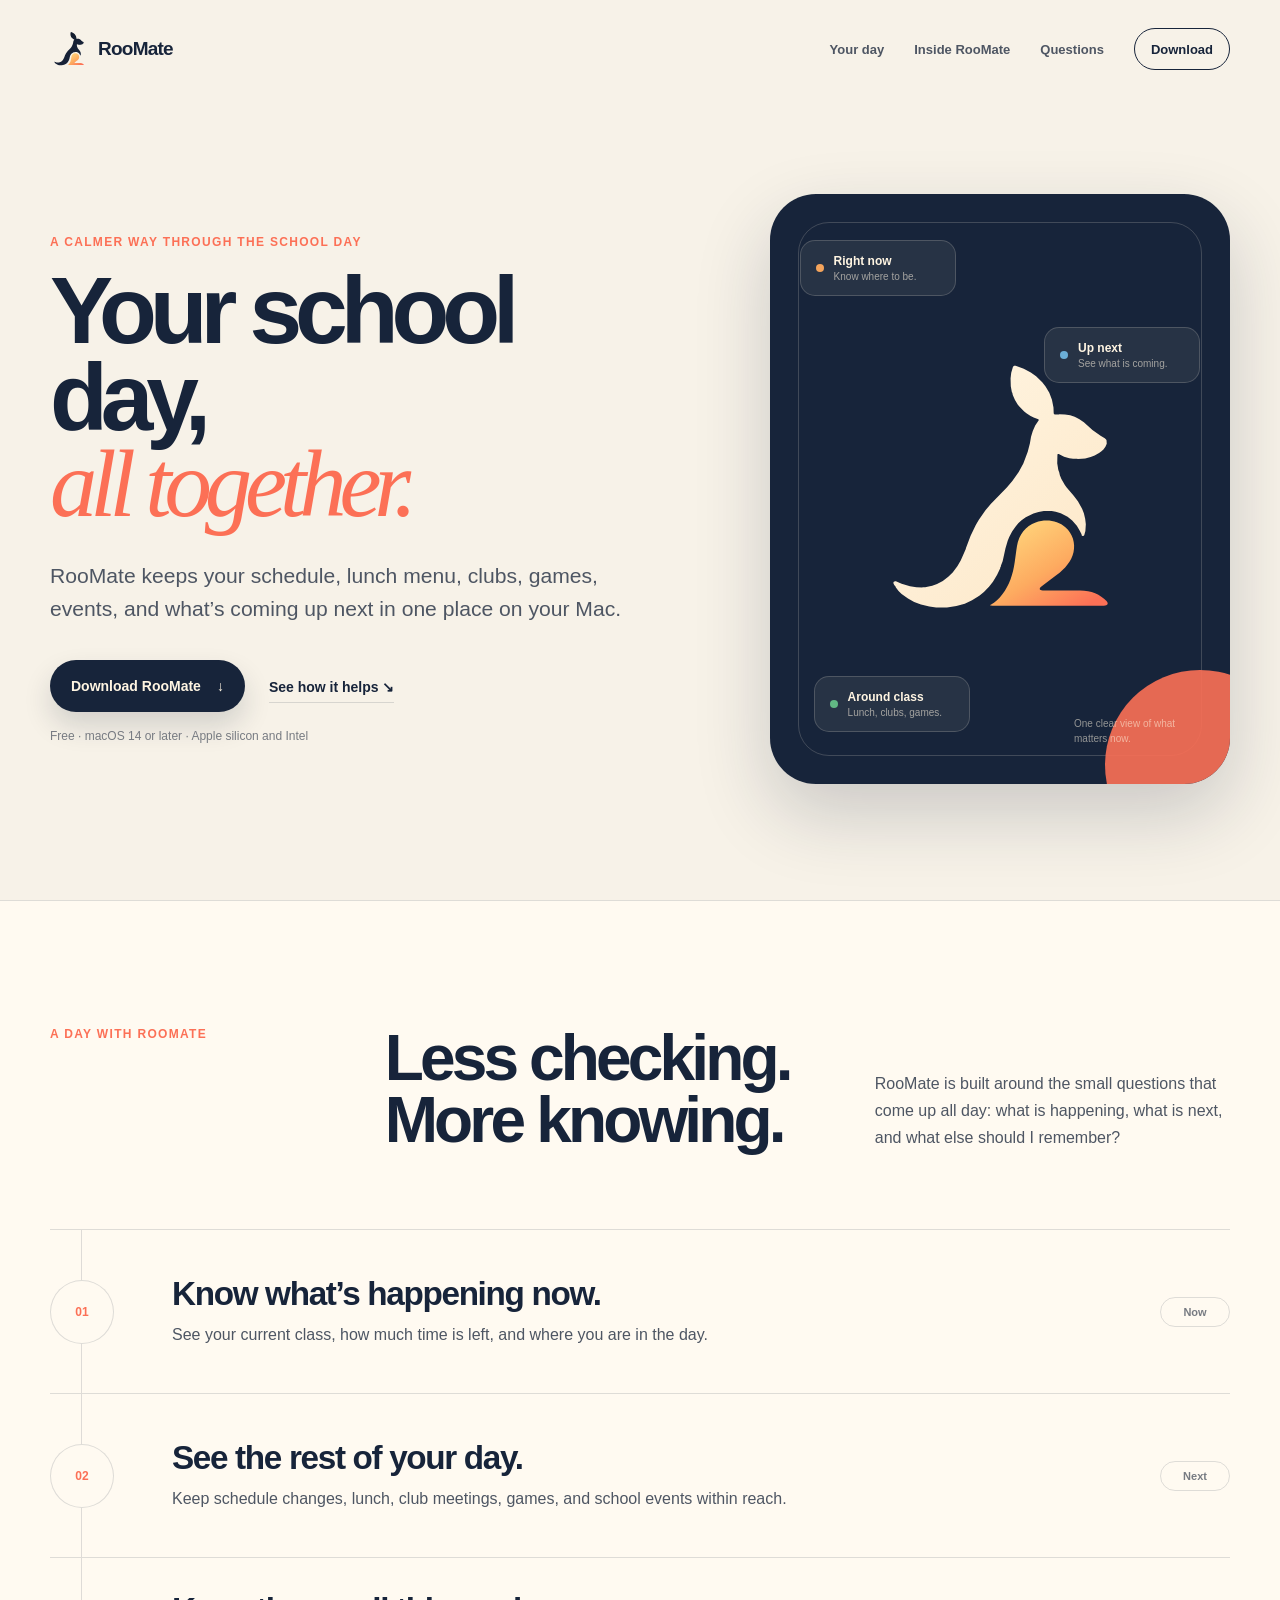
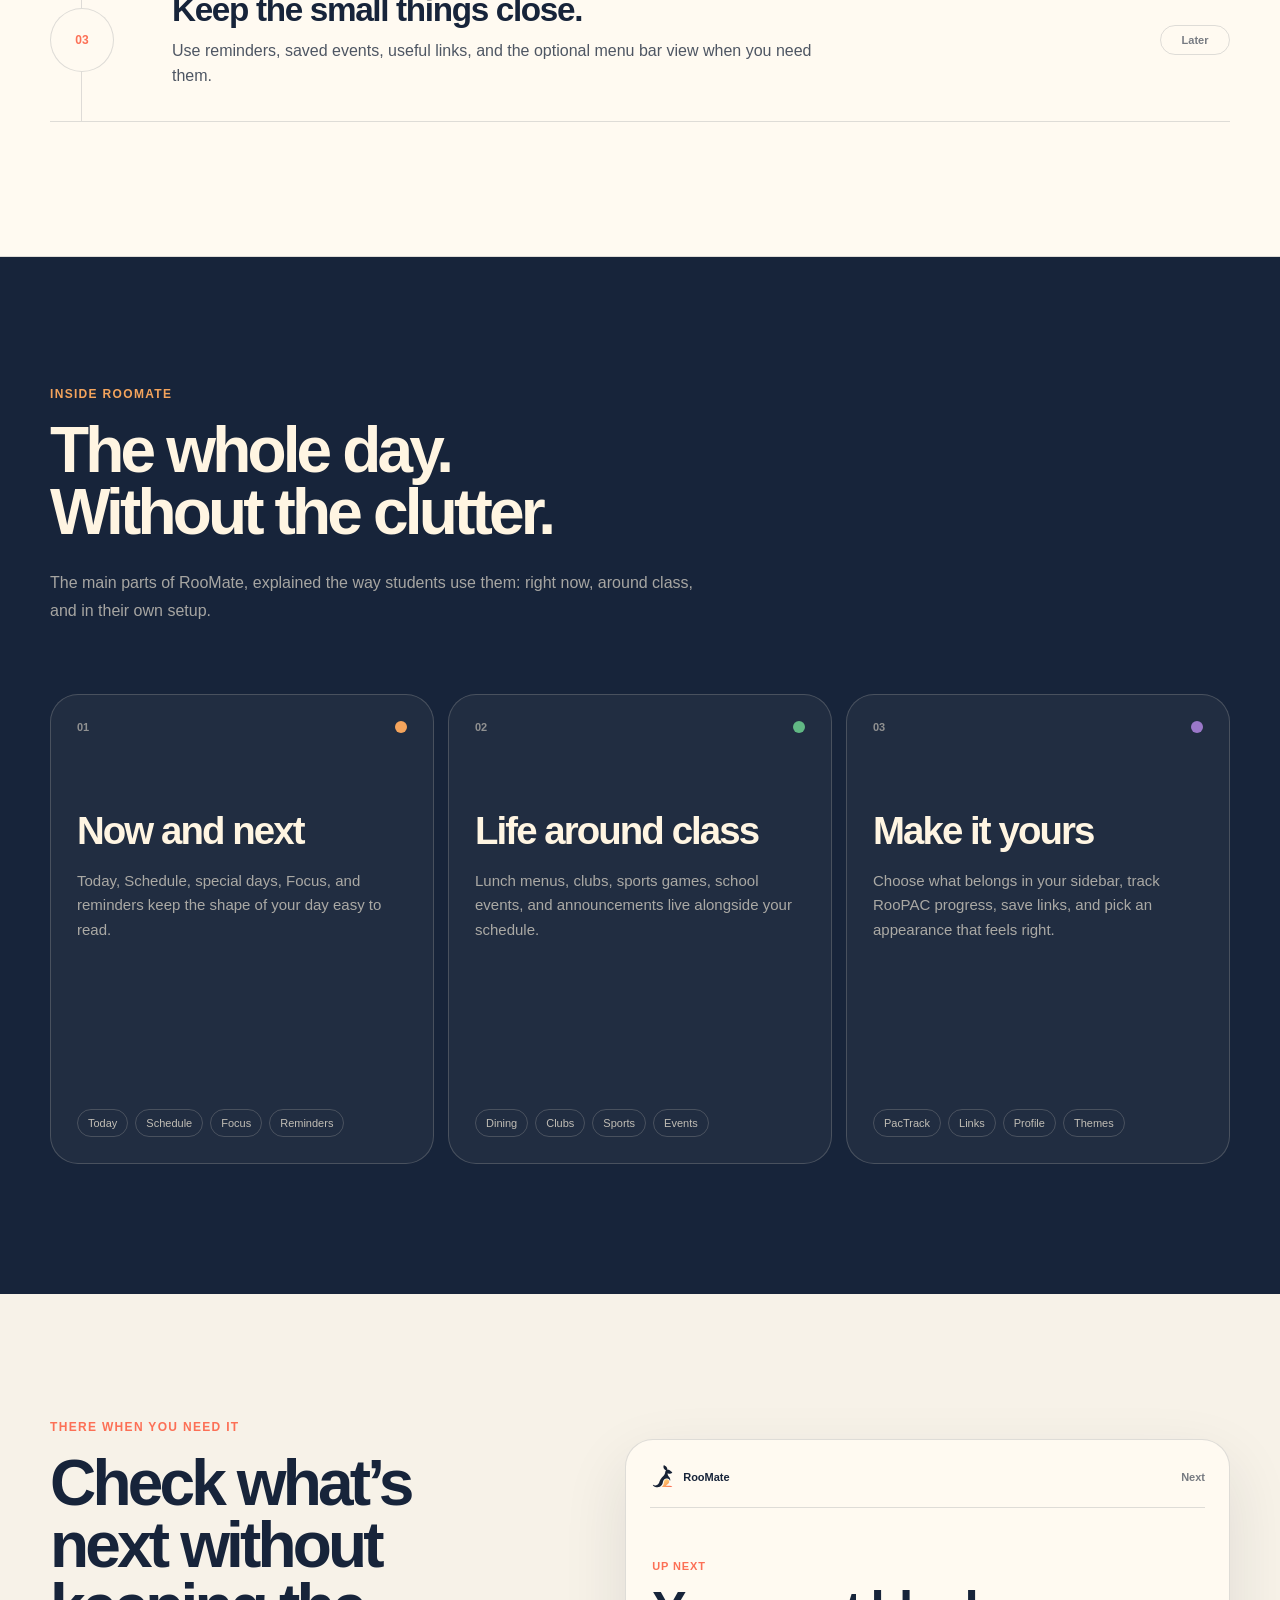
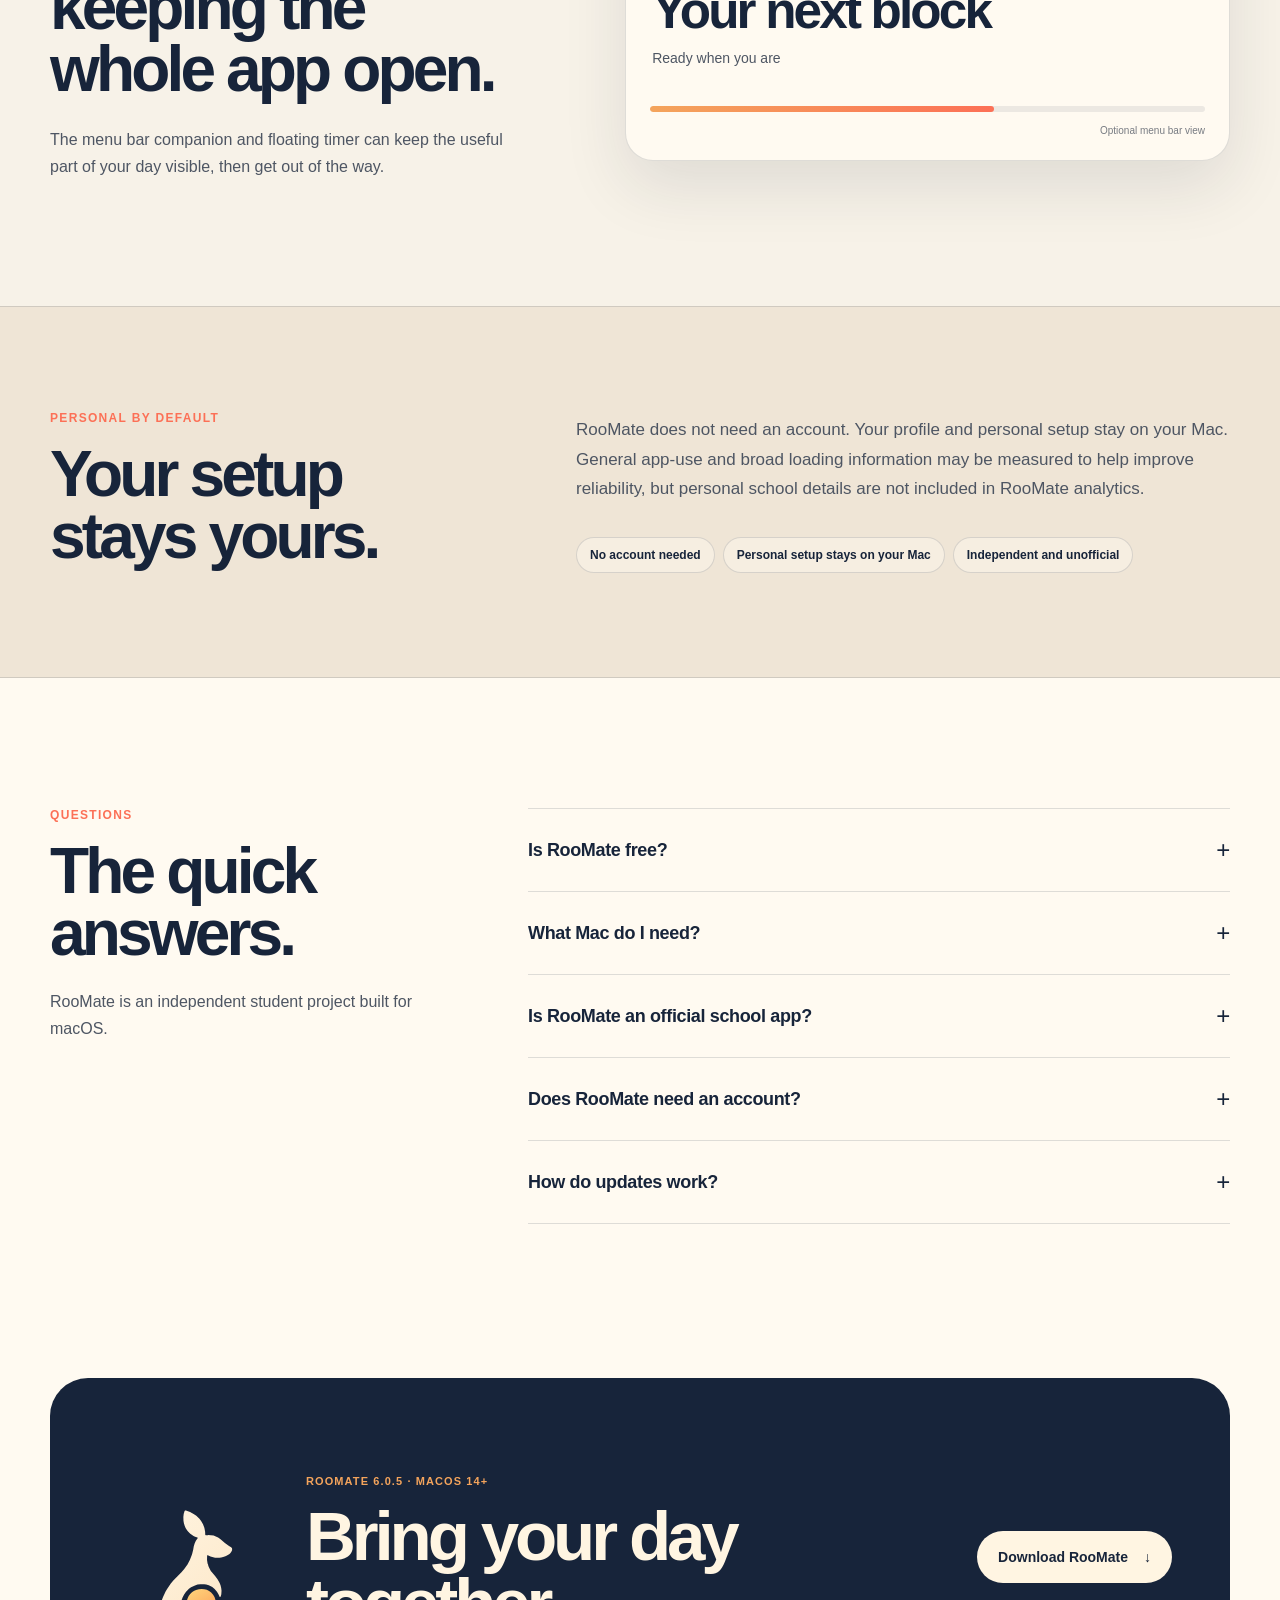
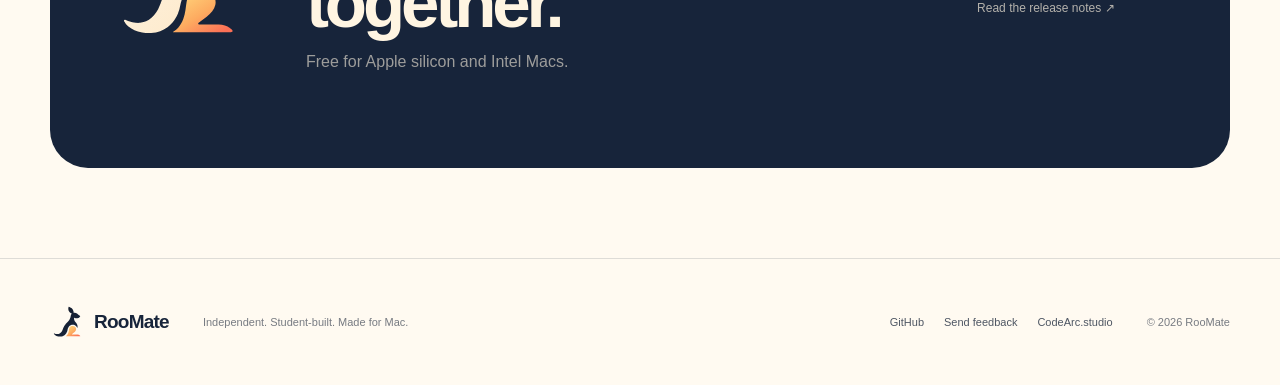
==== commit 219955e2: "Publish RooMate 6.0.5" ====
--- a/index.html
+++ b/index.html
@@ -33,7 +33,7 @@
         <a href="#day">Your day</a>
         <a href="#inside">Inside RooMate</a>
         <a href="#questions">Questions</a>
-        <a class="nav-download" href="https://github.com/codearc-studio/RooMate/releases/download/v6.0.4/RooMate-6.0.4.zip">Download</a>
+        <a class="nav-download" href="https://github.com/codearc-studio/RooMate/releases/download/v6.0.5/RooMate-6.0.5.zip">Download</a>
       </nav>
     </div>
   </header>
@@ -46,7 +46,7 @@
           <h1>Your school day,<br><em>all together.</em></h1>
           <p class="hero-lede">RooMate keeps your schedule, lunch menu, clubs, games, events, and what’s coming up next in one place on your Mac.</p>
           <div class="hero-actions">
-            <a class="button primary" href="https://github.com/codearc-studio/RooMate/releases/download/v6.0.4/RooMate-6.0.4.zip">Download RooMate <span aria-hidden="true">↓</span></a>
+            <a class="button primary" href="https://github.com/codearc-studio/RooMate/releases/download/v6.0.5/RooMate-6.0.5.zip">Download RooMate <span aria-hidden="true">↓</span></a>
             <a class="text-link" href="#day">See how it helps <span aria-hidden="true">↘</span></a>
           </div>
           <p class="compatibility">Free · macOS 14 or later · Apple silicon and Intel</p>
@@ -215,13 +215,13 @@
       <div class="wrap download-card">
         <img src="images/roo-mark-on-dark.svg" alt="RooMate kangaroo mark">
         <div>
-          <p class="download-version">RooMate 6.0.4 · macOS 14+</p>
+          <p class="download-version">RooMate 6.0.5 · macOS 14+</p>
           <h2>Bring your day together.</h2>
           <p>Free for Apple silicon and Intel Macs.</p>
         </div>
         <div class="download-actions">
-          <a class="button cream" href="https://github.com/codearc-studio/RooMate/releases/download/v6.0.4/RooMate-6.0.4.zip">Download RooMate <span aria-hidden="true">↓</span></a>
-          <a href="https://github.com/codearc-studio/RooMate/releases/tag/v6.0.4" target="_blank" rel="noopener">Read the release notes <span aria-hidden="true">↗</span></a>
+          <a class="button cream" href="https://github.com/codearc-studio/RooMate/releases/download/v6.0.5/RooMate-6.0.5.zip">Download RooMate <span aria-hidden="true">↓</span></a>
+          <a href="https://github.com/codearc-studio/RooMate/releases/tag/v6.0.5" target="_blank" rel="noopener">Read the release notes <span aria-hidden="true">↗</span></a>
         </div>
       </div>
     </section>
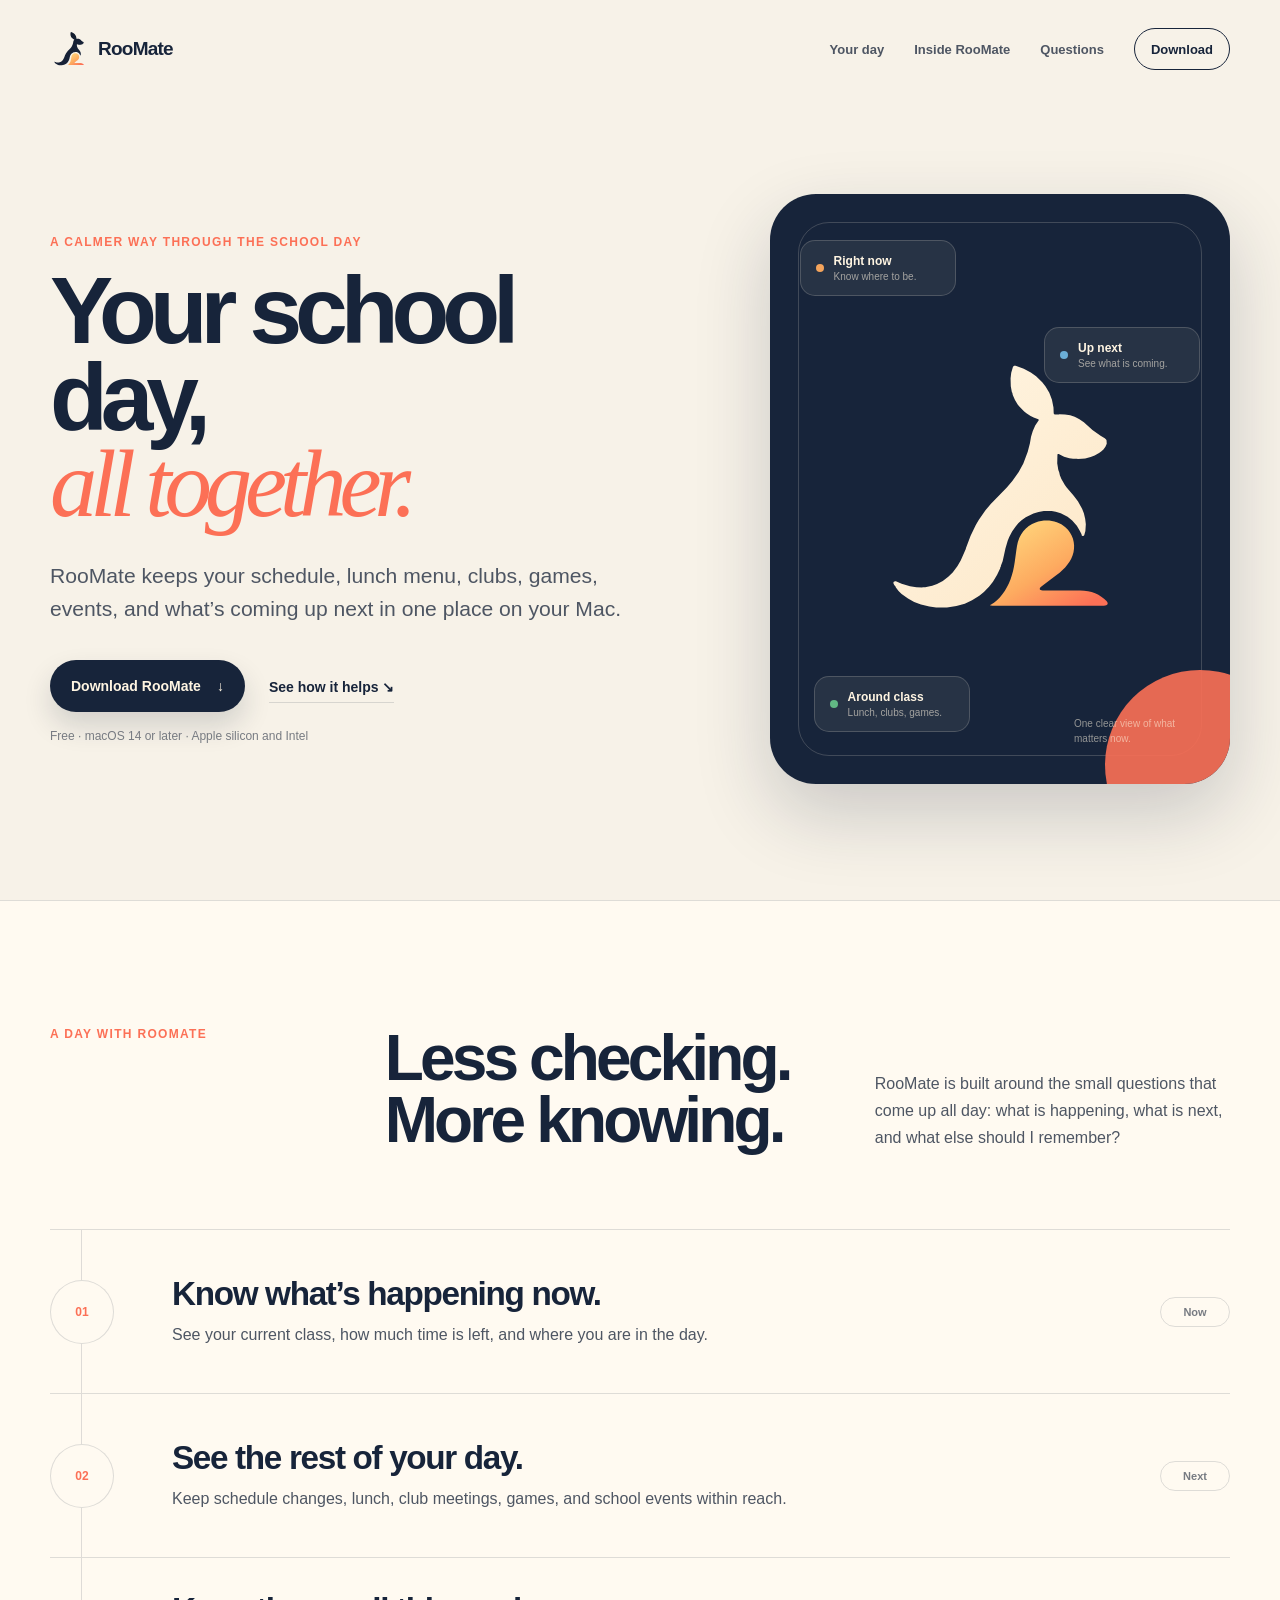
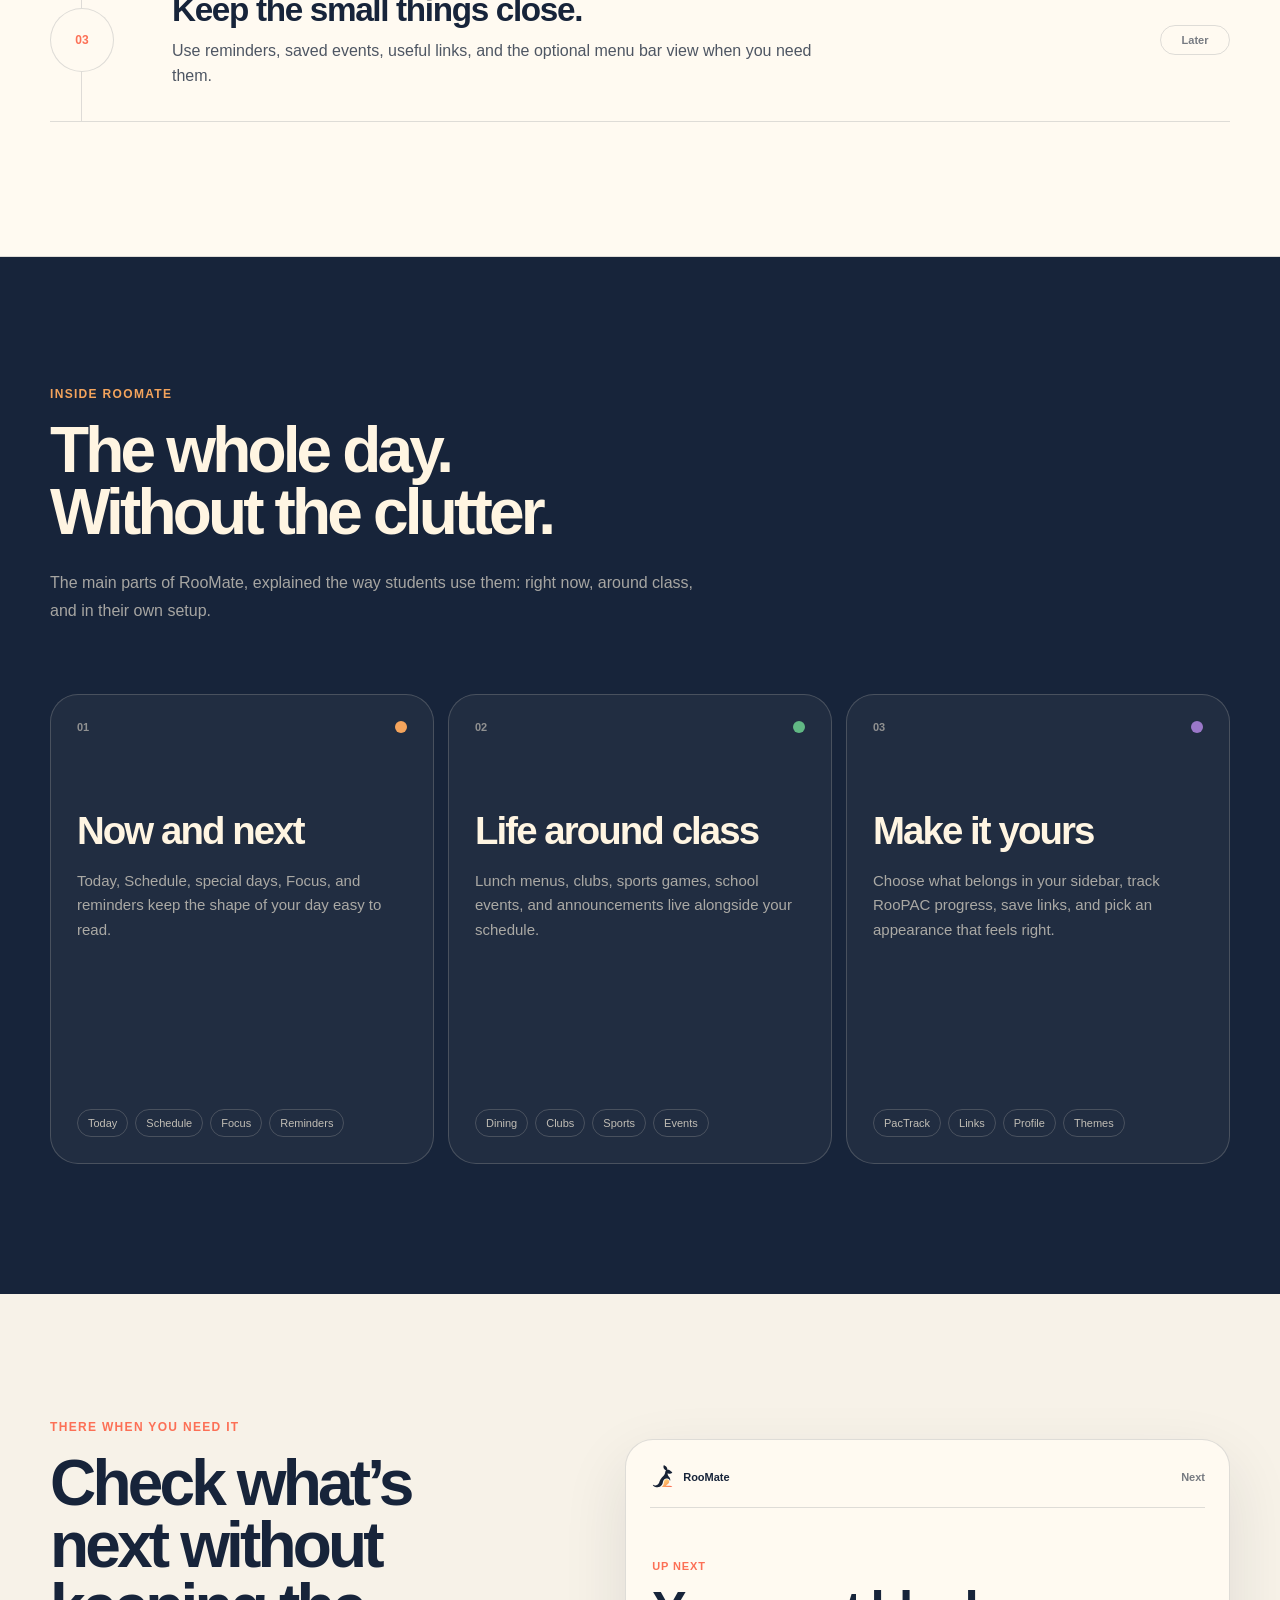
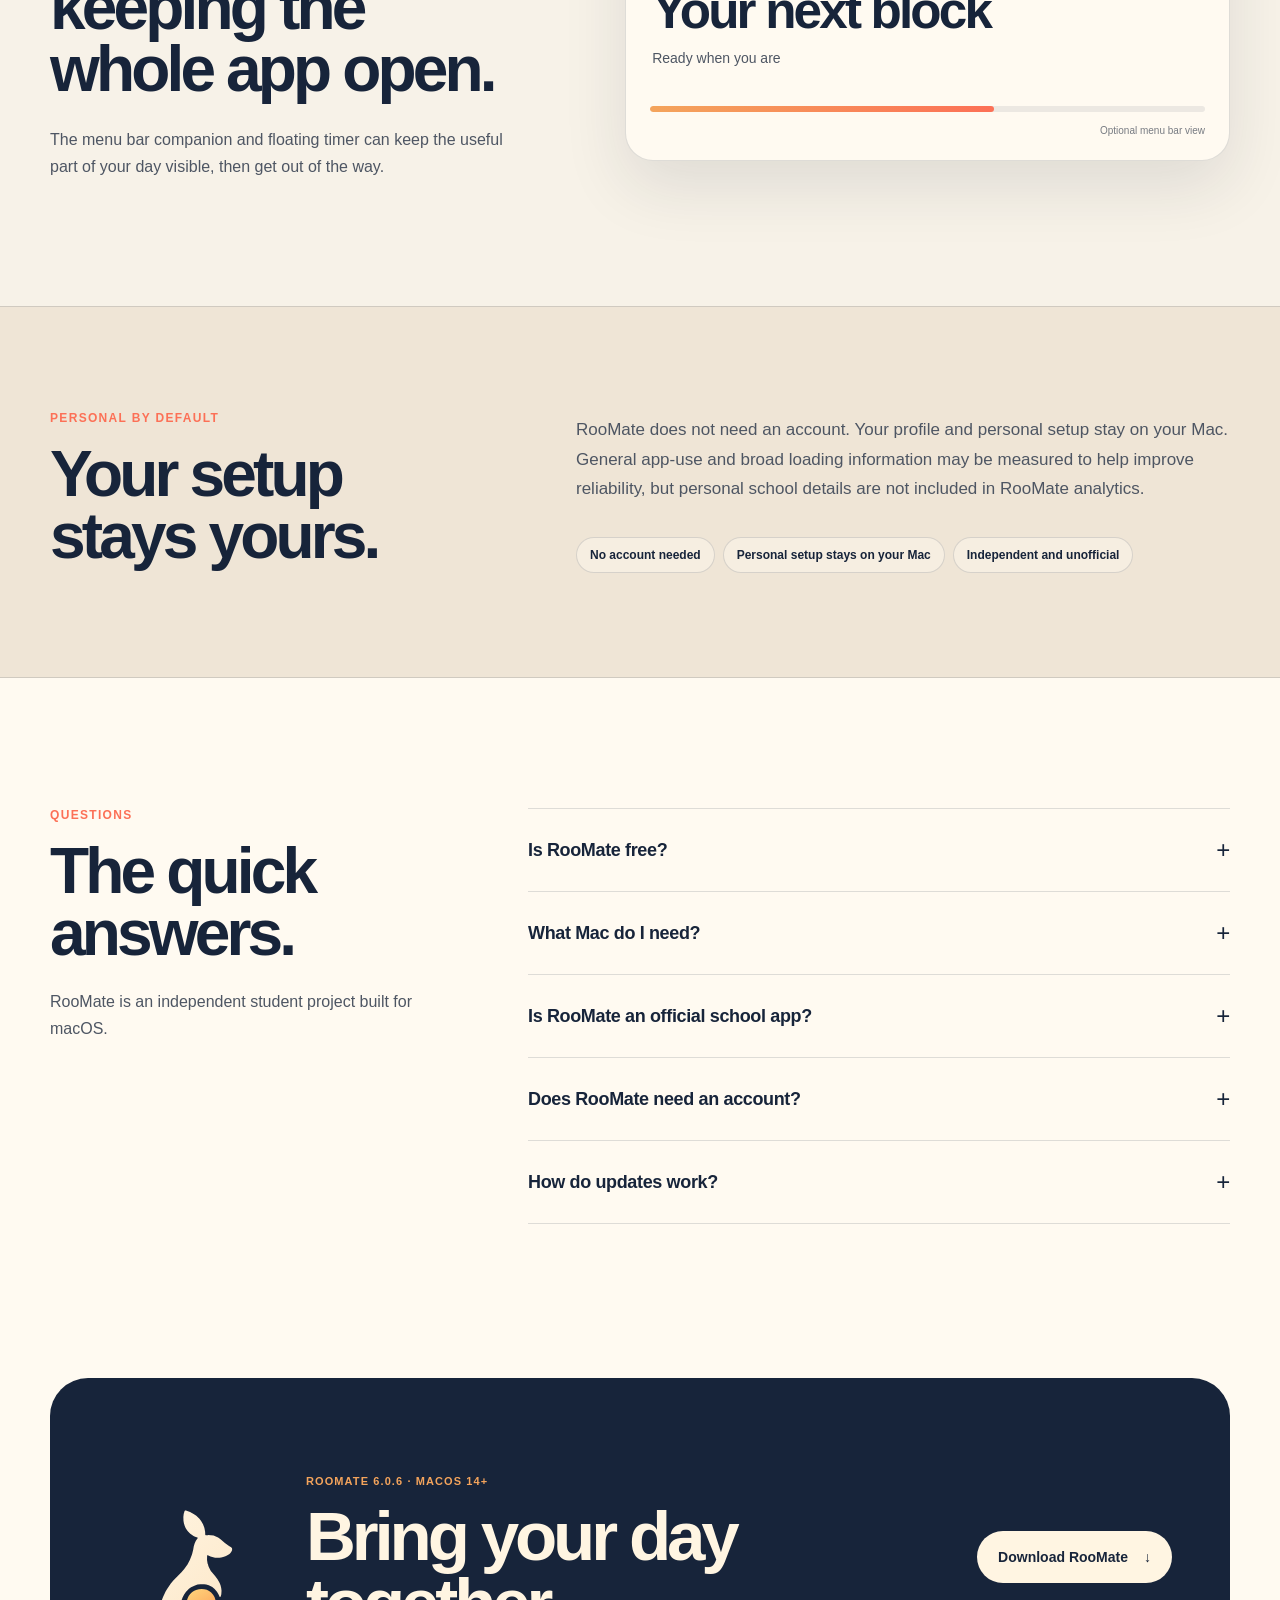
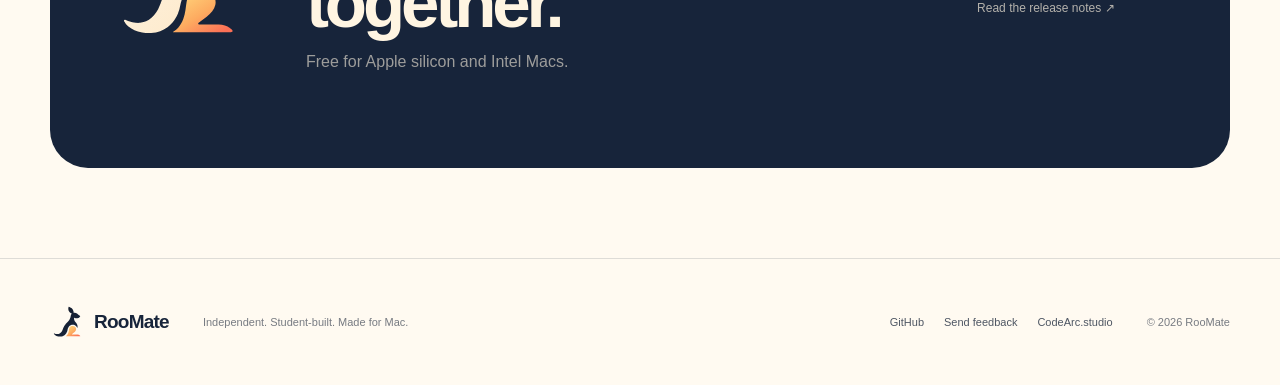
==== commit 8ef549f0: "Publish RooMate 6.0.6" ====
--- a/index.html
+++ b/index.html
@@ -33,7 +33,7 @@
         <a href="#day">Your day</a>
         <a href="#inside">Inside RooMate</a>
         <a href="#questions">Questions</a>
-        <a class="nav-download" href="https://github.com/codearc-studio/RooMate/releases/download/v6.0.5/RooMate-6.0.5.zip">Download</a>
+        <a class="nav-download" href="https://github.com/codearc-studio/RooMate/releases/download/v6.0.6/RooMate-6.0.6.zip">Download</a>
       </nav>
     </div>
   </header>
@@ -46,7 +46,7 @@
           <h1>Your school day,<br><em>all together.</em></h1>
           <p class="hero-lede">RooMate keeps your schedule, lunch menu, clubs, games, events, and what’s coming up next in one place on your Mac.</p>
           <div class="hero-actions">
-            <a class="button primary" href="https://github.com/codearc-studio/RooMate/releases/download/v6.0.5/RooMate-6.0.5.zip">Download RooMate <span aria-hidden="true">↓</span></a>
+            <a class="button primary" href="https://github.com/codearc-studio/RooMate/releases/download/v6.0.6/RooMate-6.0.6.zip">Download RooMate <span aria-hidden="true">↓</span></a>
             <a class="text-link" href="#day">See how it helps <span aria-hidden="true">↘</span></a>
           </div>
           <p class="compatibility">Free · macOS 14 or later · Apple silicon and Intel</p>
@@ -215,13 +215,13 @@
       <div class="wrap download-card">
         <img src="images/roo-mark-on-dark.svg" alt="RooMate kangaroo mark">
         <div>
-          <p class="download-version">RooMate 6.0.5 · macOS 14+</p>
+          <p class="download-version">RooMate 6.0.6 · macOS 14+</p>
           <h2>Bring your day together.</h2>
           <p>Free for Apple silicon and Intel Macs.</p>
         </div>
         <div class="download-actions">
-          <a class="button cream" href="https://github.com/codearc-studio/RooMate/releases/download/v6.0.5/RooMate-6.0.5.zip">Download RooMate <span aria-hidden="true">↓</span></a>
-          <a href="https://github.com/codearc-studio/RooMate/releases/tag/v6.0.5" target="_blank" rel="noopener">Read the release notes <span aria-hidden="true">↗</span></a>
+          <a class="button cream" href="https://github.com/codearc-studio/RooMate/releases/download/v6.0.6/RooMate-6.0.6.zip">Download RooMate <span aria-hidden="true">↓</span></a>
+          <a href="https://github.com/codearc-studio/RooMate/releases/tag/v6.0.6" target="_blank" rel="noopener">Read the release notes <span aria-hidden="true">↗</span></a>
         </div>
       </div>
     </section>
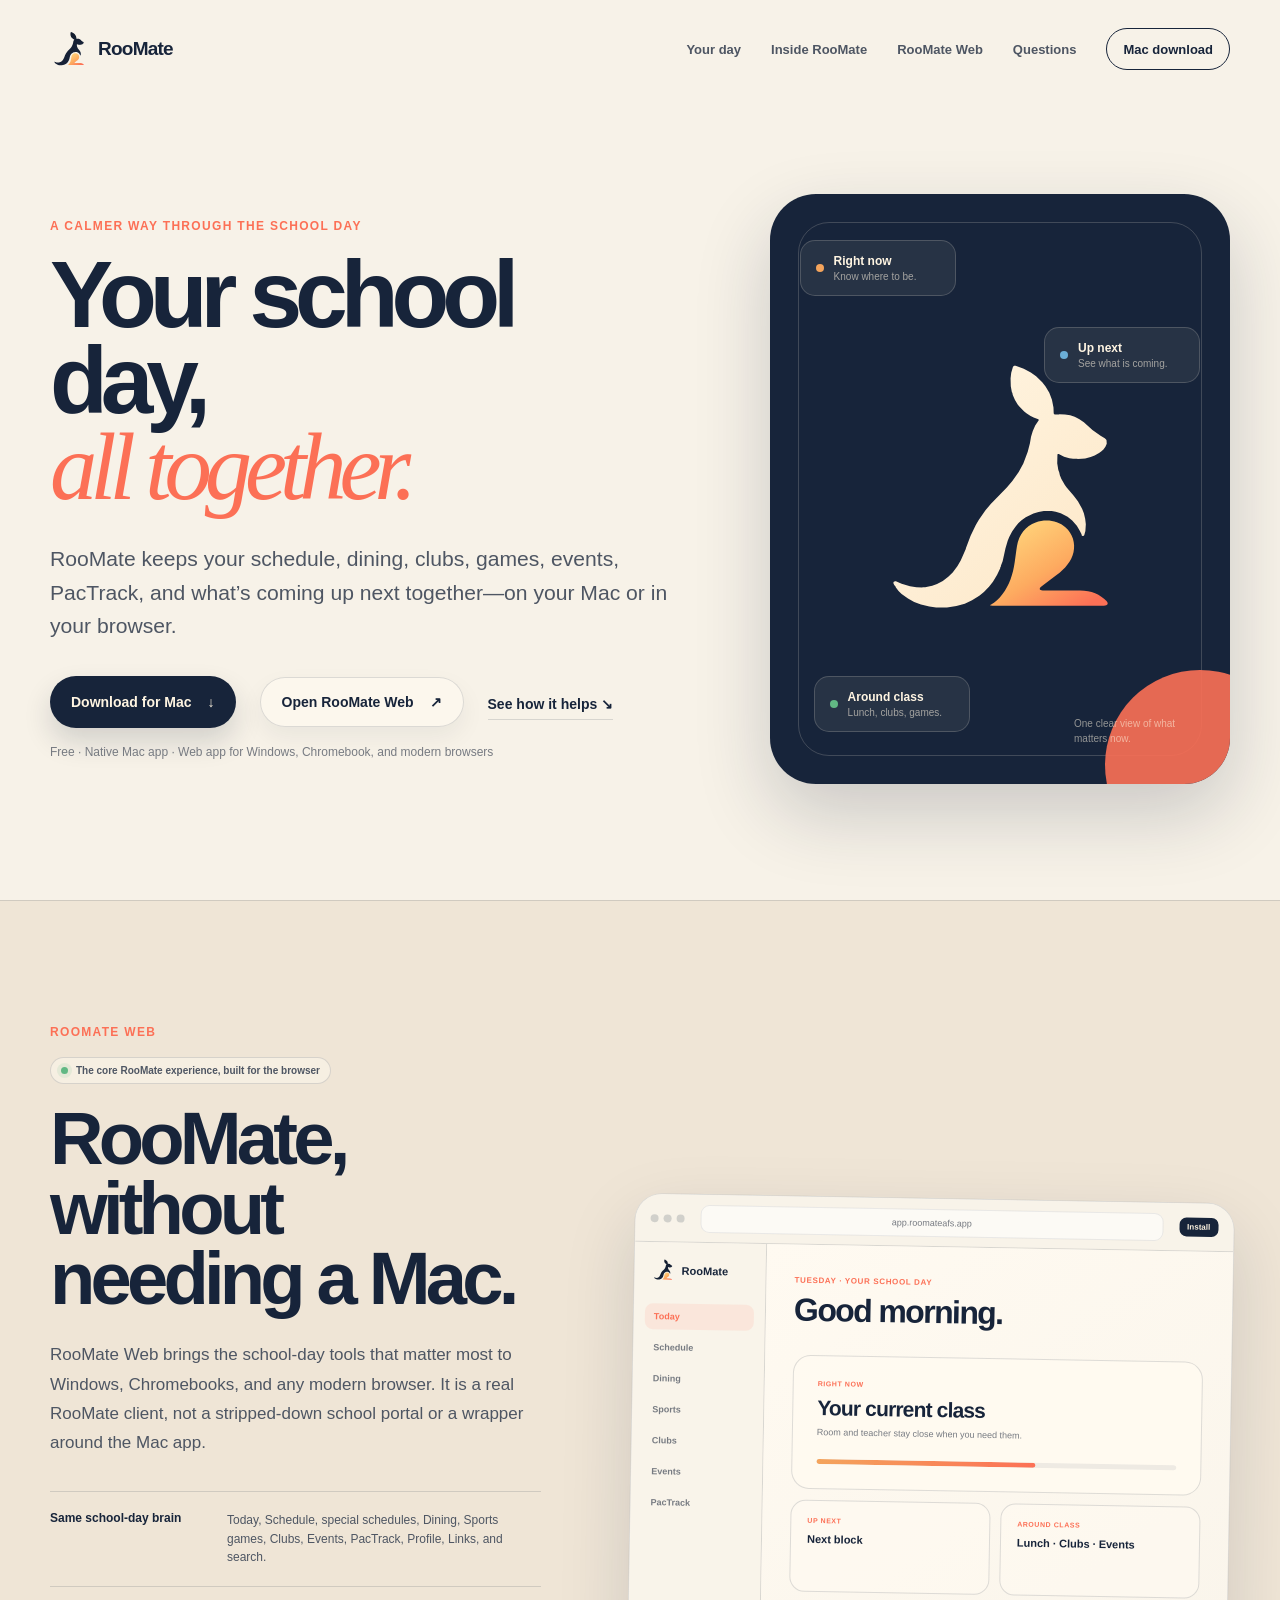
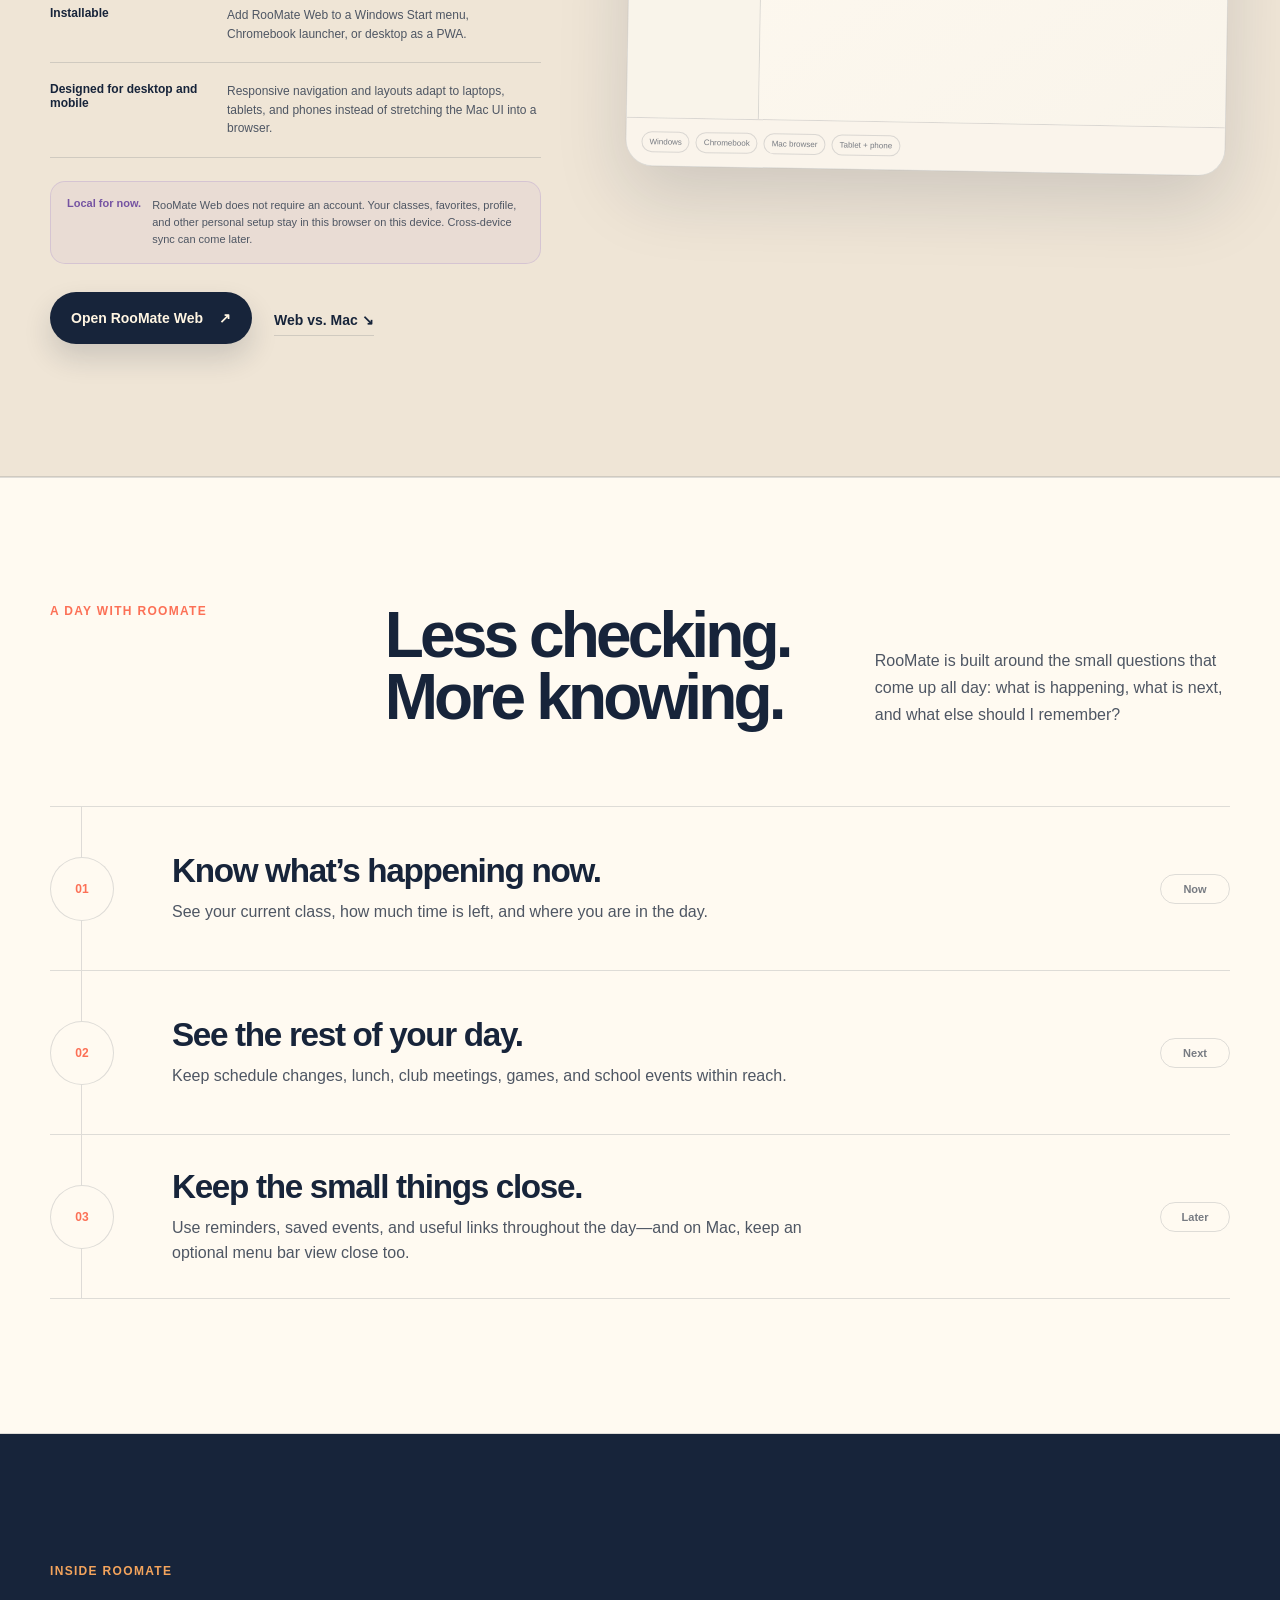
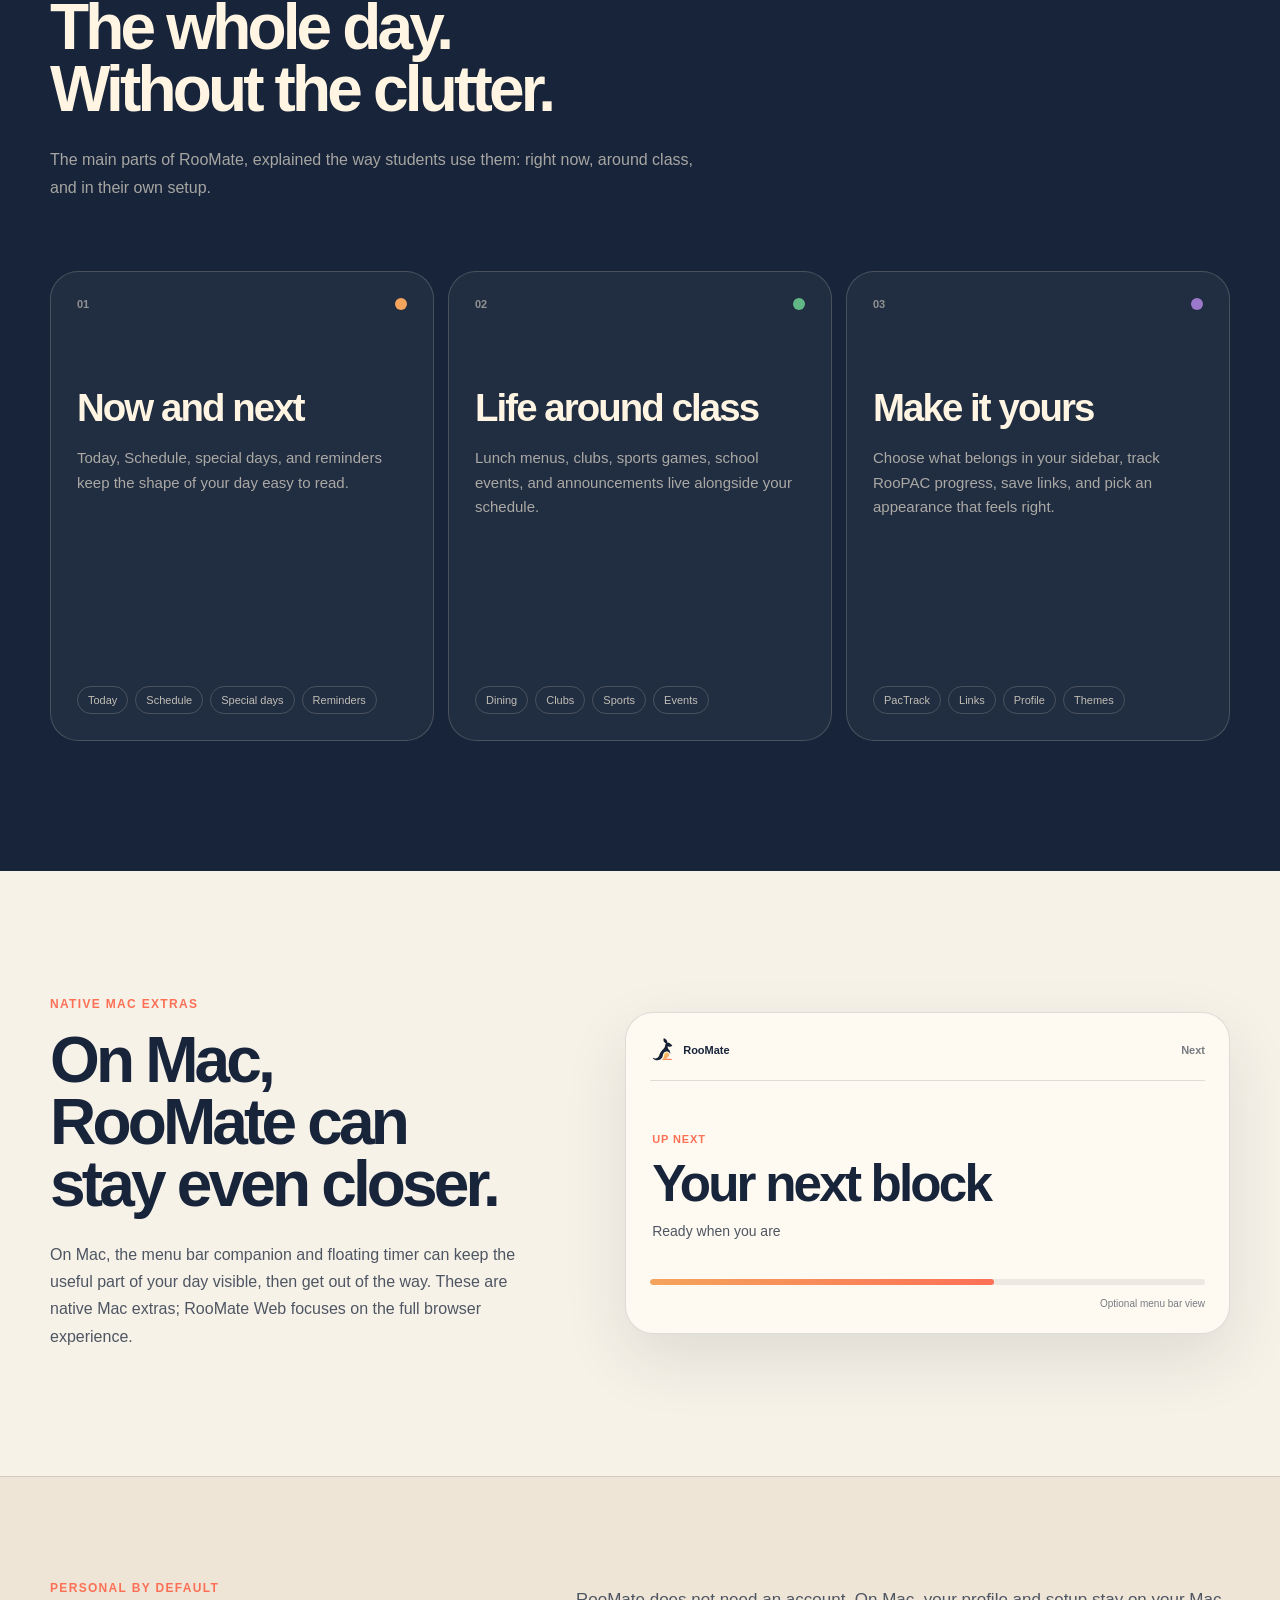
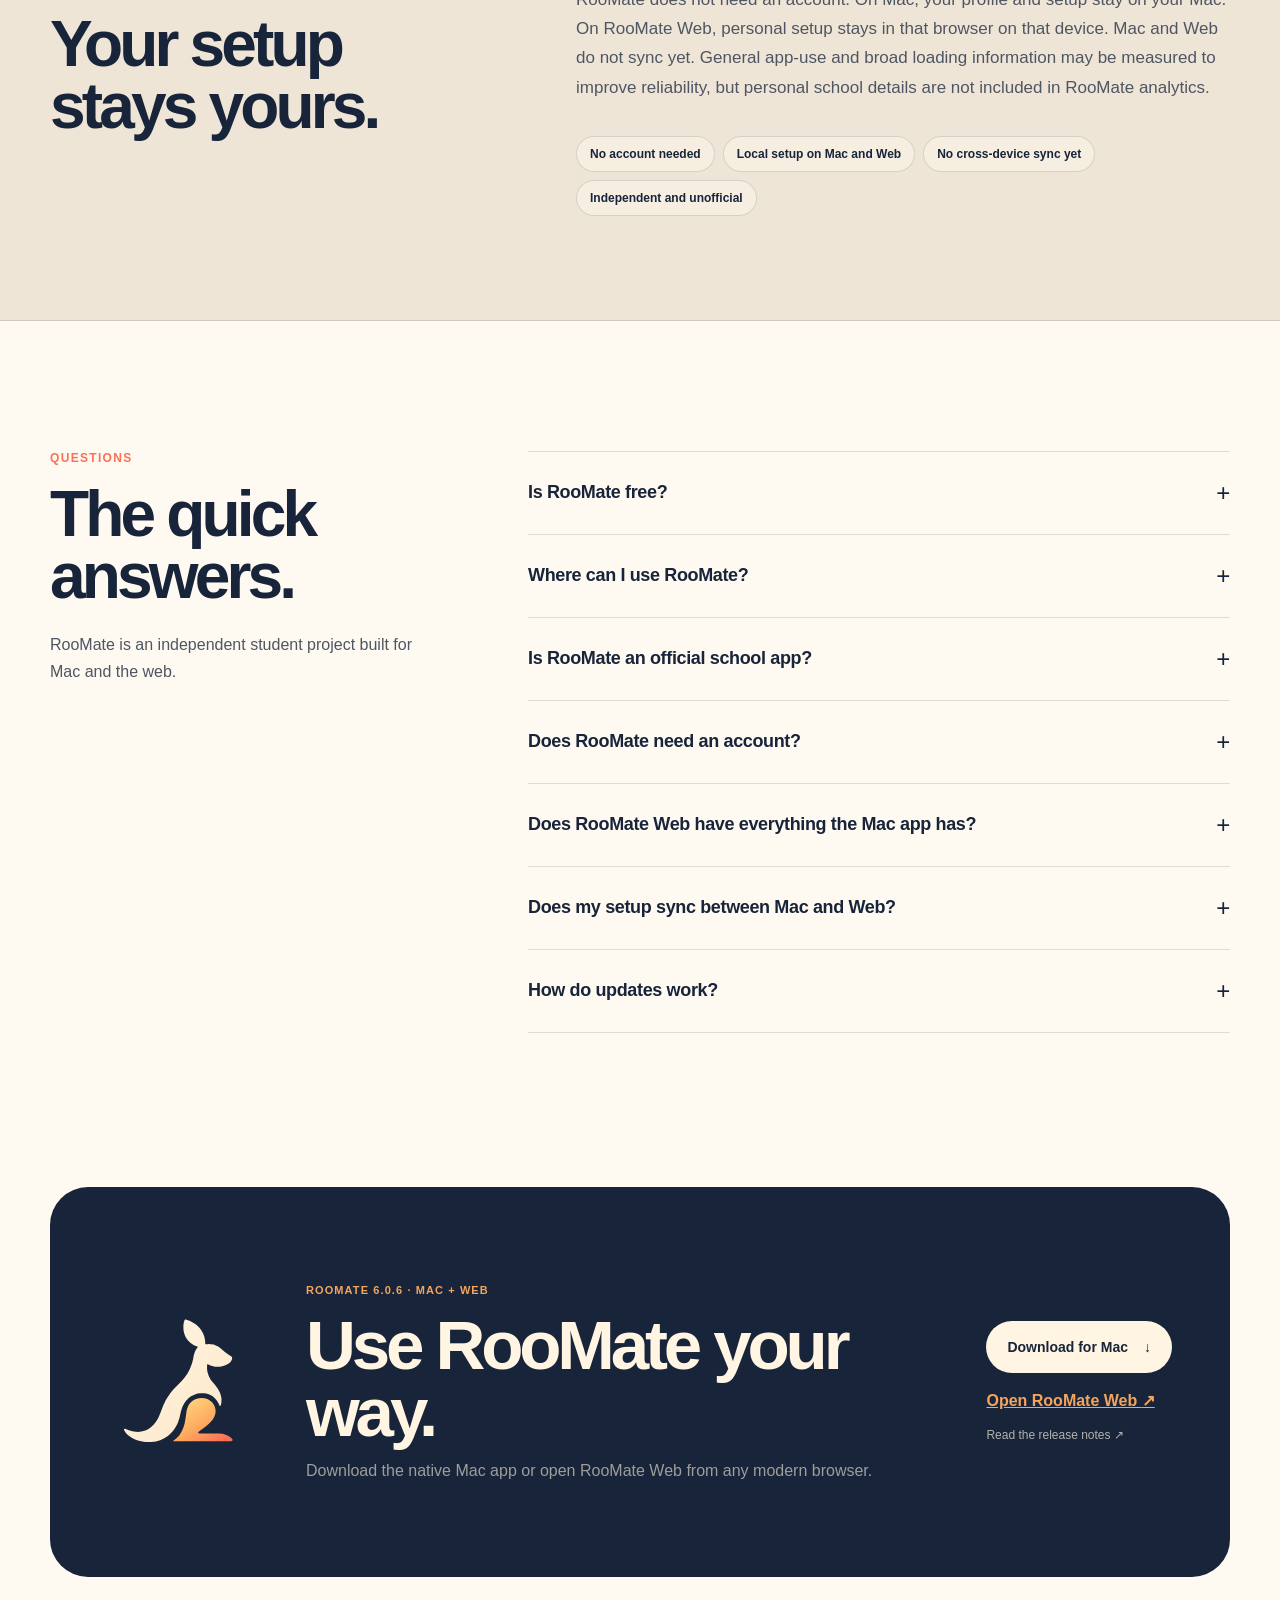
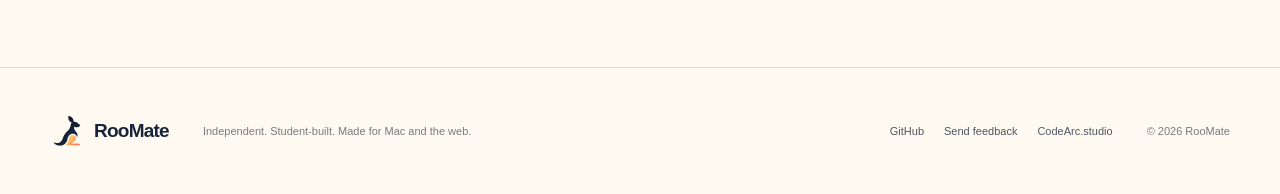
==== commit bc709517: "Update Website For RooMate Web App" ====
--- a/index.html
+++ b/index.html
@@ -3,17 +3,17 @@
 <head>
   <meta charset="utf-8">
   <meta name="viewport" content="width=device-width, initial-scale=1">
-  <meta name="description" content="RooMate keeps your schedule, lunch menu, clubs, games, events, and what is coming up next in one calm Mac app.">
+  <meta name="description" content="RooMate keeps your schedule, dining, clubs, games, events, PacTrack, and what is coming up next together on Mac and the web.">
   <meta name="theme-color" content="#f7f2e8">
   <meta property="og:title" content="RooMate — Your school day, all together.">
-  <meta property="og:description" content="Schedule, lunch, clubs, games, events, and what is next—together on your Mac.">
+  <meta property="og:description" content="Schedule, dining, clubs, games, events, PacTrack, and what is next—together on Mac and the web.">
   <meta property="og:type" content="website">
-  <meta property="og:url" content="https://roomate-five.vercel.app/">
-  <meta property="og:image" content="https://roomate-five.vercel.app/images/og-image.png">
+  <meta property="og:url" content="https://roomateafs.app/">
+  <meta property="og:image" content="https://roomateafs.app/images/og-image.png">
   <meta name="twitter:card" content="summary_large_image">
   <meta name="twitter:title" content="RooMate — Your school day, all together.">
-  <meta name="twitter:description" content="Schedule, lunch, clubs, games, events, and what is next—together on your Mac.">
-  <meta name="twitter:image" content="https://roomate-five.vercel.app/images/og-image.png">
+  <meta name="twitter:description" content="Schedule, dining, clubs, games, events, PacTrack, and what is next—together on Mac and the web.">
+  <meta name="twitter:image" content="https://roomateafs.app/images/og-image.png">
   <title>RooMate — Your school day, all together.</title>
   <link rel="icon" type="image/svg+xml" href="images/roo-mark-on-light.svg">
   <link rel="stylesheet" href="styles.css">
@@ -32,8 +32,9 @@
       <nav class="site-menu" id="site-menu" aria-label="Main navigation">
         <a href="#day">Your day</a>
         <a href="#inside">Inside RooMate</a>
+        <a href="#web">RooMate Web</a>
         <a href="#questions">Questions</a>
-        <a class="nav-download" href="https://github.com/codearc-studio/RooMate/releases/download/v6.0.6/RooMate-6.0.6.zip">Download</a>
+        <a class="nav-download" href="https://github.com/codearc-studio/RooMate/releases/download/v6.0.6/RooMate-6.0.6.zip">Mac download</a>
       </nav>
     </div>
   </header>
@@ -44,12 +45,13 @@
         <div class="hero-copy">
           <p class="kicker">A calmer way through the school day</p>
           <h1>Your school day,<br><em>all together.</em></h1>
-          <p class="hero-lede">RooMate keeps your schedule, lunch menu, clubs, games, events, and what’s coming up next in one place on your Mac.</p>
+          <p class="hero-lede">RooMate keeps your schedule, dining, clubs, games, events, PacTrack, and what’s coming up next together—on your Mac or in your browser.</p>
           <div class="hero-actions">
-            <a class="button primary" href="https://github.com/codearc-studio/RooMate/releases/download/v6.0.6/RooMate-6.0.6.zip">Download RooMate <span aria-hidden="true">↓</span></a>
+            <a class="button primary" href="https://github.com/codearc-studio/RooMate/releases/download/v6.0.6/RooMate-6.0.6.zip">Download for Mac <span aria-hidden="true">↓</span></a>
+            <a class="button web-button" href="https://app.roomateafs.app/">Open RooMate Web <span aria-hidden="true">↗</span></a>
             <a class="text-link" href="#day">See how it helps <span aria-hidden="true">↘</span></a>
           </div>
-          <p class="compatibility">Free · macOS 14 or later · Apple silicon and Intel</p>
+          <p class="compatibility">Free · Native Mac app · Web app for Windows, Chromebook, and modern browsers</p>
         </div>
 
         <div class="brand-stage" role="img" aria-label="RooMate keeps right now, up next, and the rest of your day together">
@@ -68,6 +70,71 @@
             <div><strong>Around class</strong><span>Lunch, clubs, games.</span></div>
           </div>
           <p class="stage-caption">One clear view of what matters now.</p>
+        </div>
+      </div>
+    </section>
+
+
+    <section class="web-section" id="web">
+      <div class="wrap web-grid">
+        <div class="web-copy">
+          <p class="section-label">RooMate Web</p>
+          <div class="web-status"><span aria-hidden="true"></span> The core RooMate experience, built for the browser</div>
+          <h2>RooMate, without needing a Mac.</h2>
+          <p>RooMate Web brings the school-day tools that matter most to Windows, Chromebooks, and any modern browser. It is a real RooMate client, not a stripped-down school portal or a wrapper around the Mac app.</p>
+
+          <div class="web-points">
+            <div><strong>Same school-day brain</strong><span>Today, Schedule, special schedules, Dining, Sports games, Clubs, Events, PacTrack, Profile, Links, and search.</span></div>
+            <div><strong>Installable</strong><span>Add RooMate Web to a Windows Start menu, Chromebook launcher, or desktop as a PWA.</span></div>
+            <div><strong>Designed for desktop and mobile</strong><span>Responsive navigation and layouts adapt to laptops, tablets, and phones instead of stretching the Mac UI into a browser.</span></div>
+          </div>
+
+          <div class="web-local-note">
+            <strong>Local for now.</strong>
+            <span>RooMate Web does not require an account. Your classes, favorites, profile, and other personal setup stay in this browser on this device. Cross-device sync can come later.</span>
+          </div>
+
+          <div class="web-actions">
+            <a class="button primary" href="https://app.roomateafs.app/">Open RooMate Web <span aria-hidden="true">↗</span></a>
+            <a class="text-link" href="#questions">Web vs. Mac <span aria-hidden="true">↘</span></a>
+          </div>
+        </div>
+
+        <div class="web-preview" role="img" aria-label="A browser-style preview of RooMate Web with Today, Schedule, Dining, Clubs, Events, and PacTrack navigation">
+          <div class="web-browser-top">
+            <span class="browser-dots" aria-hidden="true"><i></i><i></i><i></i></span>
+            <span class="browser-address">app.roomateafs.app</span>
+            <span class="browser-install">Install</span>
+          </div>
+          <div class="web-app-shell">
+            <div class="web-mini-sidebar">
+              <div class="mini-brand"><img src="images/roo-mark-on-light.svg" alt=""><strong>RooMate</strong></div>
+              <span class="active">Today</span>
+              <span>Schedule</span>
+              <span>Dining</span>
+              <span>Sports</span>
+              <span>Clubs</span>
+              <span>Events</span>
+              <span>PacTrack</span>
+            </div>
+            <div class="web-mini-main">
+              <div class="mini-eyebrow">Tuesday · Your school day</div>
+              <h3>Good morning.</h3>
+              <div class="mini-current">
+                <span>RIGHT NOW</span>
+                <strong>Your current class</strong>
+                <small>Room and teacher stay close when you need them.</small>
+                <div class="mini-progress"><i></i></div>
+              </div>
+              <div class="mini-row">
+                <div><span>UP NEXT</span><strong>Next block</strong></div>
+                <div><span>AROUND CLASS</span><strong>Lunch · Clubs · Events</strong></div>
+              </div>
+            </div>
+          </div>
+          <div class="web-preview-footer">
+            <span>Windows</span><span>Chromebook</span><span>Mac browser</span><span>Tablet + phone</span>
+          </div>
         </div>
       </div>
     </section>
@@ -101,7 +168,7 @@
             <span class="line-number">03</span>
             <div class="line-copy">
               <h3>Keep the small things close.</h3>
-              <p>Use reminders, saved events, useful links, and the optional menu bar view when you need them.</p>
+              <p>Use reminders, saved events, and useful links throughout the day—and on Mac, keep an optional menu bar view close too.</p>
             </div>
             <span class="line-status">Later</span>
           </li>
@@ -121,9 +188,9 @@
           <article class="feature-group feature-today">
             <div class="group-top"><span>01</span><span class="group-color"></span></div>
             <h3>Now and next</h3>
-            <p>Today, Schedule, special days, Focus, and reminders keep the shape of your day easy to read.</p>
+            <p>Today, Schedule, special days, and reminders keep the shape of your day easy to read.</p>
             <ul>
-              <li>Today</li><li>Schedule</li><li>Focus</li><li>Reminders</li>
+              <li>Today</li><li>Schedule</li><li>Special days</li><li>Reminders</li>
             </ul>
           </article>
           <article class="feature-group feature-life">
@@ -149,9 +216,9 @@
     <section class="quiet-section">
       <div class="wrap quiet-grid">
         <div class="quiet-copy">
-          <p class="section-label">There when you need it</p>
-          <h2>Check what’s next without keeping the whole app open.</h2>
-          <p>The menu bar companion and floating timer can keep the useful part of your day visible, then get out of the way.</p>
+          <p class="section-label">Native Mac extras</p>
+          <h2>On Mac, RooMate can stay even closer.</h2>
+          <p>On Mac, the menu bar companion and floating timer can keep the useful part of your day visible, then get out of the way. These are native Mac extras; RooMate Web focuses on the full browser experience.</p>
         </div>
         <div class="compact-demo" role="img" aria-label="A simple illustration of the optional compact RooMate view">
           <div class="compact-top"><span class="compact-brand"><img src="images/roo-mark-on-light.svg" alt=""> RooMate</span><span>Next</span></div>
@@ -169,10 +236,11 @@
           <h2>Your setup stays yours.</h2>
         </div>
         <div class="trust-copy">
-          <p>RooMate does not need an account. Your profile and personal setup stay on your Mac. General app-use and broad loading information may be measured to help improve reliability, but personal school details are not included in RooMate analytics.</p>
+          <p>RooMate does not need an account. On Mac, your profile and setup stay on your Mac. On RooMate Web, personal setup stays in that browser on that device. Mac and Web do not sync yet. General app-use and broad loading information may be measured to improve reliability, but personal school details are not included in RooMate analytics.</p>
           <div class="trust-facts">
             <span>No account needed</span>
-            <span>Personal setup stays on your Mac</span>
+            <span>Local setup on Mac and Web</span>
+            <span>No cross-device sync yet</span>
             <span>Independent and unofficial</span>
           </div>
         </div>
@@ -184,7 +252,7 @@
         <div class="questions-heading">
           <p class="section-label">Questions</p>
           <h2>The quick answers.</h2>
-          <p>RooMate is an independent student project built for macOS.</p>
+          <p>RooMate is an independent student project built for Mac and the web.</p>
         </div>
         <div class="faq-list">
           <details>
@@ -192,8 +260,8 @@
             <p>Yes. RooMate is free to download and use.</p>
           </details>
           <details>
-            <summary>What Mac do I need?<span aria-hidden="true">+</span></summary>
-            <p>RooMate 6 requires macOS 14 or later and works on Apple silicon and Intel Macs.</p>
+            <summary>Where can I use RooMate?<span aria-hidden="true">+</span></summary>
+            <p>The native Mac app requires macOS 14 or later and works on Apple silicon and Intel Macs. RooMate Web works in modern browsers, including on Windows and Chromebooks.</p>
           </details>
           <details>
             <summary>Is RooMate an official school app?<span aria-hidden="true">+</span></summary>
@@ -201,11 +269,19 @@
           </details>
           <details>
             <summary>Does RooMate need an account?<span aria-hidden="true">+</span></summary>
-            <p>No. You can set up RooMate directly on your Mac without creating an account.</p>
+            <p>No. You can set up RooMate without an account. Mac settings stay on your Mac, and RooMate Web settings stay in that browser for now.</p>
+          </details>
+          <details>
+            <summary>Does RooMate Web have everything the Mac app has?<span aria-hidden="true">+</span></summary>
+            <p>The core RooMate experience is available on the web: Today, Schedule, Dining, Sports games, Clubs, Events, PacTrack, Profile, Links, search, and local personalization. Mac-only tools such as the menu bar companion, floating timer, Sparkle updates, and native background notification behavior stay exclusive to the Mac app.</p>
+          </details>
+          <details>
+            <summary>Does my setup sync between Mac and Web?<span aria-hidden="true">+</span></summary>
+            <p>Not yet. RooMate Web intentionally stores personalization locally in your browser for now, so your Mac and Web setups are separate.</p>
           </details>
           <details>
             <summary>How do updates work?<span aria-hidden="true">+</span></summary>
-            <p>RooMate checks for signed updates in the app. You can also download the latest release directly from GitHub.</p>
+            <p>The Mac app checks for signed updates and can also be downloaded from GitHub. RooMate Web updates as the web app is deployed, so there is nothing separate to download.</p>
           </details>
         </div>
       </div>
@@ -215,12 +291,13 @@
       <div class="wrap download-card">
         <img src="images/roo-mark-on-dark.svg" alt="RooMate kangaroo mark">
         <div>
-          <p class="download-version">RooMate 6.0.6 · macOS 14+</p>
-          <h2>Bring your day together.</h2>
-          <p>Free for Apple silicon and Intel Macs.</p>
+          <p class="download-version">RooMate 6.0.6 · Mac + Web</p>
+          <h2>Use RooMate your way.</h2>
+          <p>Download the native Mac app or open RooMate Web from any modern browser.</p>
         </div>
         <div class="download-actions">
-          <a class="button cream" href="https://github.com/codearc-studio/RooMate/releases/download/v6.0.6/RooMate-6.0.6.zip">Download RooMate <span aria-hidden="true">↓</span></a>
+          <a class="button cream" href="https://github.com/codearc-studio/RooMate/releases/download/v6.0.6/RooMate-6.0.6.zip">Download for Mac <span aria-hidden="true">↓</span></a>
+          <a class="download-web-link" href="https://app.roomateafs.app/">Open RooMate Web <span aria-hidden="true">↗</span></a>
           <a href="https://github.com/codearc-studio/RooMate/releases/tag/v6.0.6" target="_blank" rel="noopener">Read the release notes <span aria-hidden="true">↗</span></a>
         </div>
       </div>
@@ -233,7 +310,7 @@
         <img src="images/roo-mark-on-light.svg" alt="">
         <span>RooMate</span>
       </a>
-      <p>Independent. Student-built. Made for Mac.</p>
+      <p>Independent. Student-built. Made for Mac and the web.</p>
       <div class="footer-links">
         <a href="https://github.com/codearc-studio/RooMate" target="_blank" rel="noopener">GitHub</a>
         <a href="https://tally.so/r/7RalBZ" target="_blank" rel="noopener">Send feedback</a>
--- a/styles.css
+++ b/styles.css
@@ -222,3 +222,181 @@
   html { scroll-behavior: auto; }
   *, *::before, *::after { transition-duration: .01ms !important; animation-duration: .01ms !important; animation-iteration-count: 1 !important; }
 }
+
+/* RooMate Web */
+.button.web-button {
+  min-height: 50px;
+  border: 1px solid var(--line);
+  background: rgba(255, 250, 241, .58);
+  color: var(--ink);
+  box-shadow: 0 10px 24px rgba(23, 36, 58, .06);
+}
+.button.web-button:hover { border-color: rgba(23, 36, 58, .3); background: var(--paper-2); }
+
+.web-section {
+  padding: 124px 0 132px;
+  background: #efe5d6;
+  border-top: 1px solid var(--line);
+  border-bottom: 1px solid var(--line);
+}
+.web-grid {
+  display: grid;
+  grid-template-columns: minmax(0, .9fr) minmax(520px, 1.1fr);
+  gap: clamp(58px, 7vw, 104px);
+  align-items: center;
+}
+.web-copy h2 {
+  max-width: 720px;
+  margin: 20px 0 0;
+  font-size: clamp(3rem, 5.8vw, 5.7rem);
+  line-height: .94;
+  letter-spacing: -.065em;
+}
+.web-copy > p:not(.section-label) {
+  max-width: 665px;
+  margin: 27px 0 0;
+  color: var(--ink-soft);
+  font-size: 17px;
+  line-height: 1.72;
+}
+.web-status {
+  width: fit-content;
+  display: inline-flex;
+  align-items: center;
+  gap: 8px;
+  padding: 7px 10px;
+  border: 1px solid var(--line);
+  border-radius: 999px;
+  background: rgba(255, 250, 241, .45);
+  color: var(--ink-soft);
+  font-size: 10px;
+  font-weight: 720;
+}
+.web-status > span {
+  width: 7px;
+  height: 7px;
+  border-radius: 50%;
+  background: var(--green);
+  box-shadow: 0 0 0 4px rgba(97, 184, 132, .12);
+}
+.web-points {
+  display: grid;
+  gap: 0;
+  margin-top: 34px;
+  border-top: 1px solid var(--line);
+}
+.web-points > div {
+  display: grid;
+  grid-template-columns: 155px 1fr;
+  gap: 22px;
+  padding: 19px 0;
+  border-bottom: 1px solid var(--line);
+}
+.web-points strong { font-size: 12px; }
+.web-points span { color: var(--ink-soft); font-size: 12px; line-height: 1.55; }
+.web-local-note {
+  display: grid;
+  grid-template-columns: auto 1fr;
+  gap: 11px;
+  margin-top: 23px;
+  padding: 15px 16px;
+  border: 1px solid rgba(155, 120, 201, .24);
+  border-radius: 15px;
+  background: rgba(155, 120, 201, .07);
+}
+.web-local-note strong { color: #7553a2; font-size: 11px; }
+.web-local-note span { color: var(--ink-soft); font-size: 11px; line-height: 1.55; }
+.web-actions { display: flex; flex-wrap: wrap; align-items: center; gap: 22px; margin-top: 28px; }
+
+.web-preview {
+  overflow: hidden;
+  border: 1px solid rgba(23, 36, 58, .14);
+  border-radius: 27px;
+  background: var(--paper-2);
+  box-shadow: 0 28px 70px rgba(23, 36, 58, .15);
+  transform: rotate(1deg);
+}
+.web-browser-top {
+  min-height: 48px;
+  display: grid;
+  grid-template-columns: auto 1fr auto;
+  align-items: center;
+  gap: 16px;
+  padding: 0 15px;
+  border-bottom: 1px solid var(--line);
+  background: rgba(247, 242, 232, .82);
+}
+.browser-dots { display: flex; gap: 5px; }
+.browser-dots i { width: 8px; height: 8px; border-radius: 50%; background: rgba(23, 36, 58, .17); }
+.browser-address {
+  min-height: 28px;
+  display: grid;
+  place-items: center;
+  border: 1px solid rgba(23, 36, 58, .08);
+  border-radius: 9px;
+  background: rgba(255, 255, 255, .55);
+  color: var(--ink-faint);
+  font-size: 9px;
+}
+.browser-install {
+  padding: 5px 8px;
+  border-radius: 7px;
+  background: var(--ink);
+  color: var(--cream);
+  font-size: 8px;
+  font-weight: 750;
+}
+.web-app-shell { min-height: 475px; display: grid; grid-template-columns: 132px 1fr; }
+.web-mini-sidebar {
+  display: flex;
+  flex-direction: column;
+  gap: 5px;
+  padding: 16px 11px;
+  border-right: 1px solid var(--line);
+  background: rgba(247, 242, 232, .75);
+}
+.mini-brand { display: flex; align-items: center; gap: 7px; margin-bottom: 17px; padding: 0 6px; font-size: 11px; }
+.mini-brand img { width: 23px; height: 23px; }
+.web-mini-sidebar > span { padding: 8px 9px; border-radius: 8px; color: var(--ink-faint); font-size: 9px; font-weight: 650; }
+.web-mini-sidebar > span.active { background: rgba(252, 112, 86, .1); color: var(--coral); }
+.web-mini-main { padding: 31px 28px; background: linear-gradient(145deg, rgba(255, 250, 241, .86), rgba(247, 242, 232, .72)); }
+.mini-eyebrow { color: var(--coral); font-size: 8px; font-weight: 760; letter-spacing: .08em; text-transform: uppercase; }
+.web-mini-main h3 { margin: 7px 0 26px; font-size: 32px; letter-spacing: -.05em; }
+.mini-current { padding: 24px; border: 1px solid var(--line); border-radius: 18px; background: rgba(255, 250, 241, .82); }
+.mini-current > span, .mini-row span { display: block; color: var(--coral); font-size: 7px; font-weight: 780; letter-spacing: .08em; }
+.mini-current strong { display: block; margin-top: 9px; font-size: 21px; letter-spacing: -.04em; }
+.mini-current small { display: block; margin-top: 6px; color: var(--ink-faint); font-size: 9px; line-height: 1.45; }
+.mini-progress { height: 5px; margin-top: 20px; overflow: hidden; border-radius: 99px; background: rgba(23, 36, 58, .07); }
+.mini-progress i { display: block; width: 61%; height: 100%; border-radius: inherit; background: linear-gradient(90deg, var(--orange), var(--coral)); }
+.mini-row { display: grid; grid-template-columns: 1fr 1fr; gap: 10px; margin-top: 11px; }
+.mini-row > div { min-height: 92px; padding: 16px; border: 1px solid var(--line); border-radius: 15px; background: rgba(255, 250, 241, .58); }
+.mini-row strong { display: block; margin-top: 8px; font-size: 11px; line-height: 1.4; }
+.web-preview-footer { display: flex; flex-wrap: wrap; gap: 6px; padding: 13px 15px; border-top: 1px solid var(--line); background: rgba(247, 242, 232, .66); }
+.web-preview-footer span { padding: 5px 7px; border: 1px solid var(--line); border-radius: 99px; color: var(--ink-faint); font-size: 8px; }
+.download-web-link { color: var(--orange) !important; font-weight: 700; }
+
+@media (max-width: 980px) {
+  .web-grid { grid-template-columns: 1fr; }
+  .web-preview { max-width: 720px; transform: none; }
+}
+
+@media (max-width: 720px) {
+  .web-section { padding: 88px 0 94px; }
+  .web-copy h2 { font-size: clamp(3rem, 14vw, 4.8rem); }
+  .web-points > div { grid-template-columns: 1fr; gap: 6px; }
+  .web-local-note { grid-template-columns: 1fr; gap: 5px; }
+  .web-actions { align-items: flex-start; flex-direction: column; gap: 12px; }
+  .web-actions .button { width: 100%; }
+  .web-preview { border-radius: 22px; }
+  .web-app-shell { min-height: 420px; grid-template-columns: 86px 1fr; }
+  .web-mini-sidebar { padding-inline: 7px; }
+  .mini-brand strong { display: none; }
+  .mini-brand { justify-content: center; }
+  .web-mini-sidebar > span { padding-inline: 6px; font-size: 7.5px; }
+  .web-mini-main { padding: 23px 16px; }
+  .web-mini-main h3 { font-size: 25px; }
+  .mini-current { padding: 18px; }
+  .mini-current strong { font-size: 17px; }
+  .mini-row { grid-template-columns: 1fr; }
+  .browser-address { font-size: 7px; }
+}
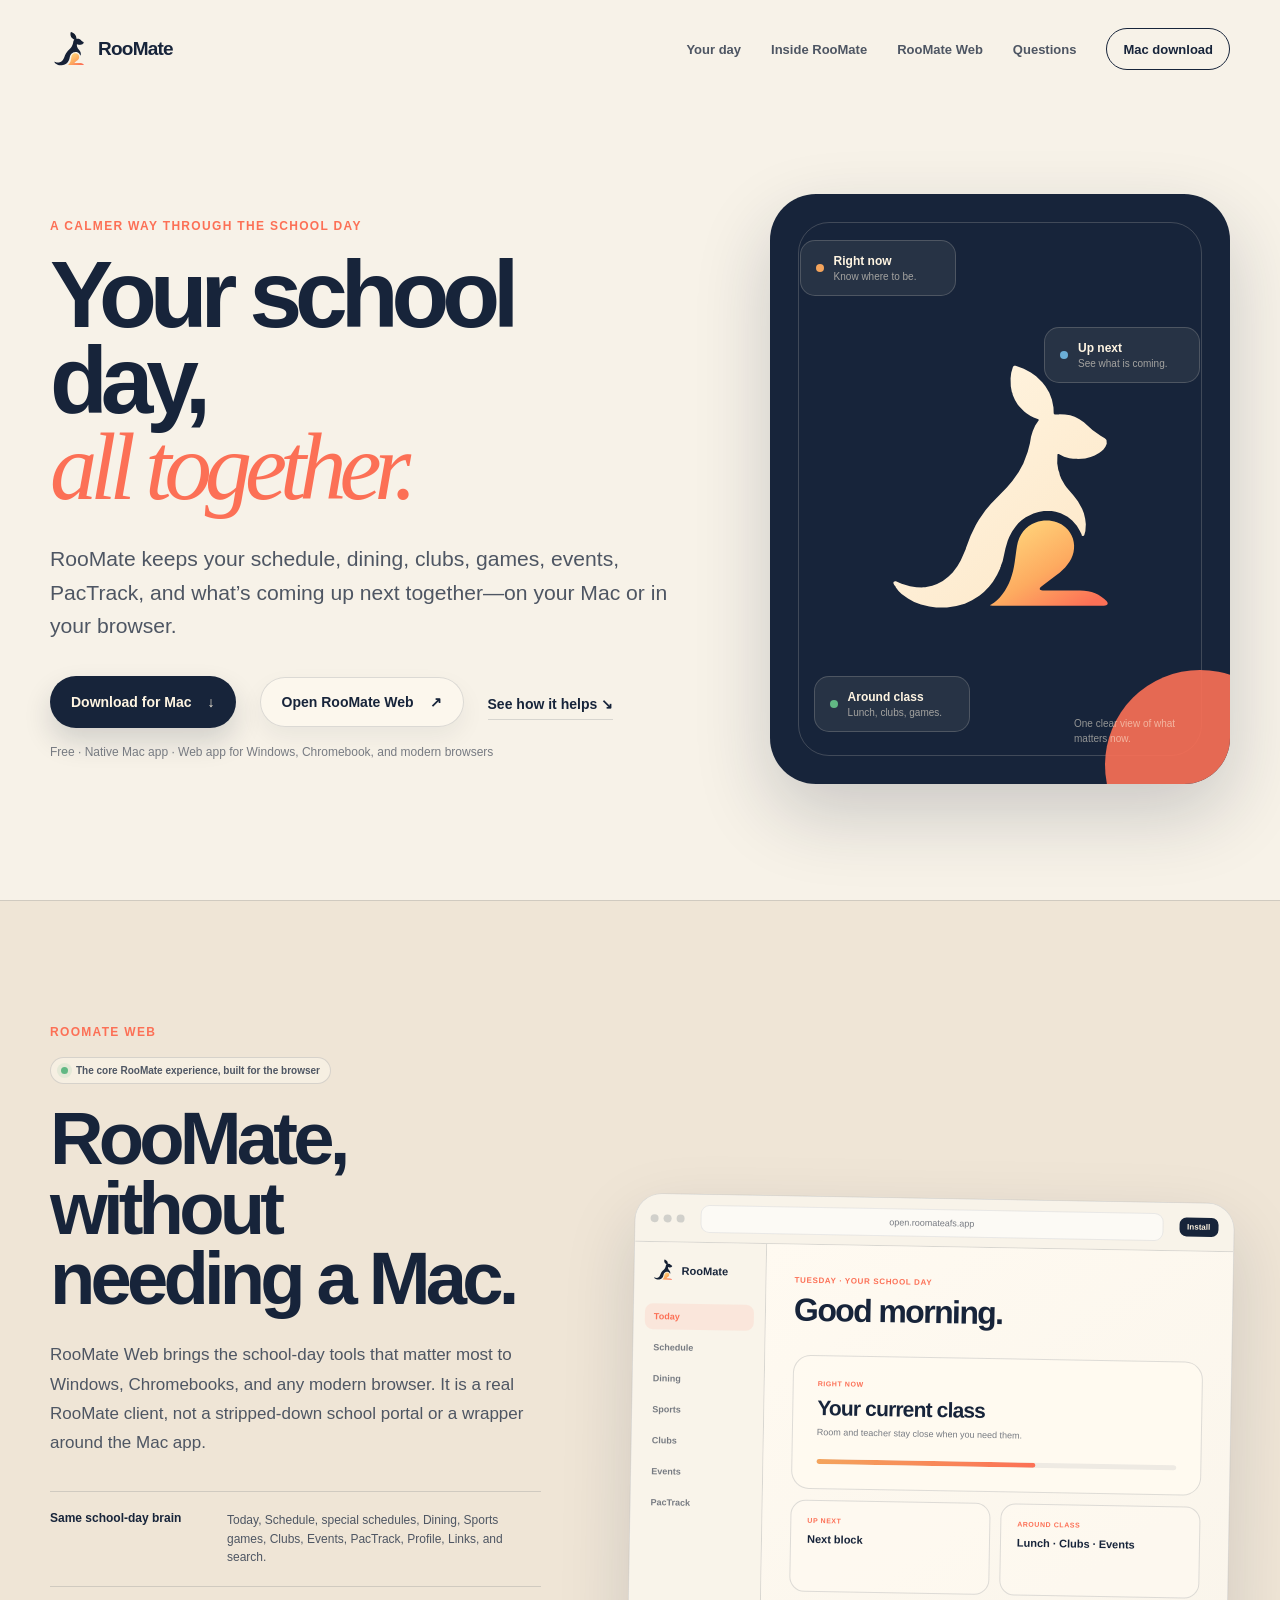
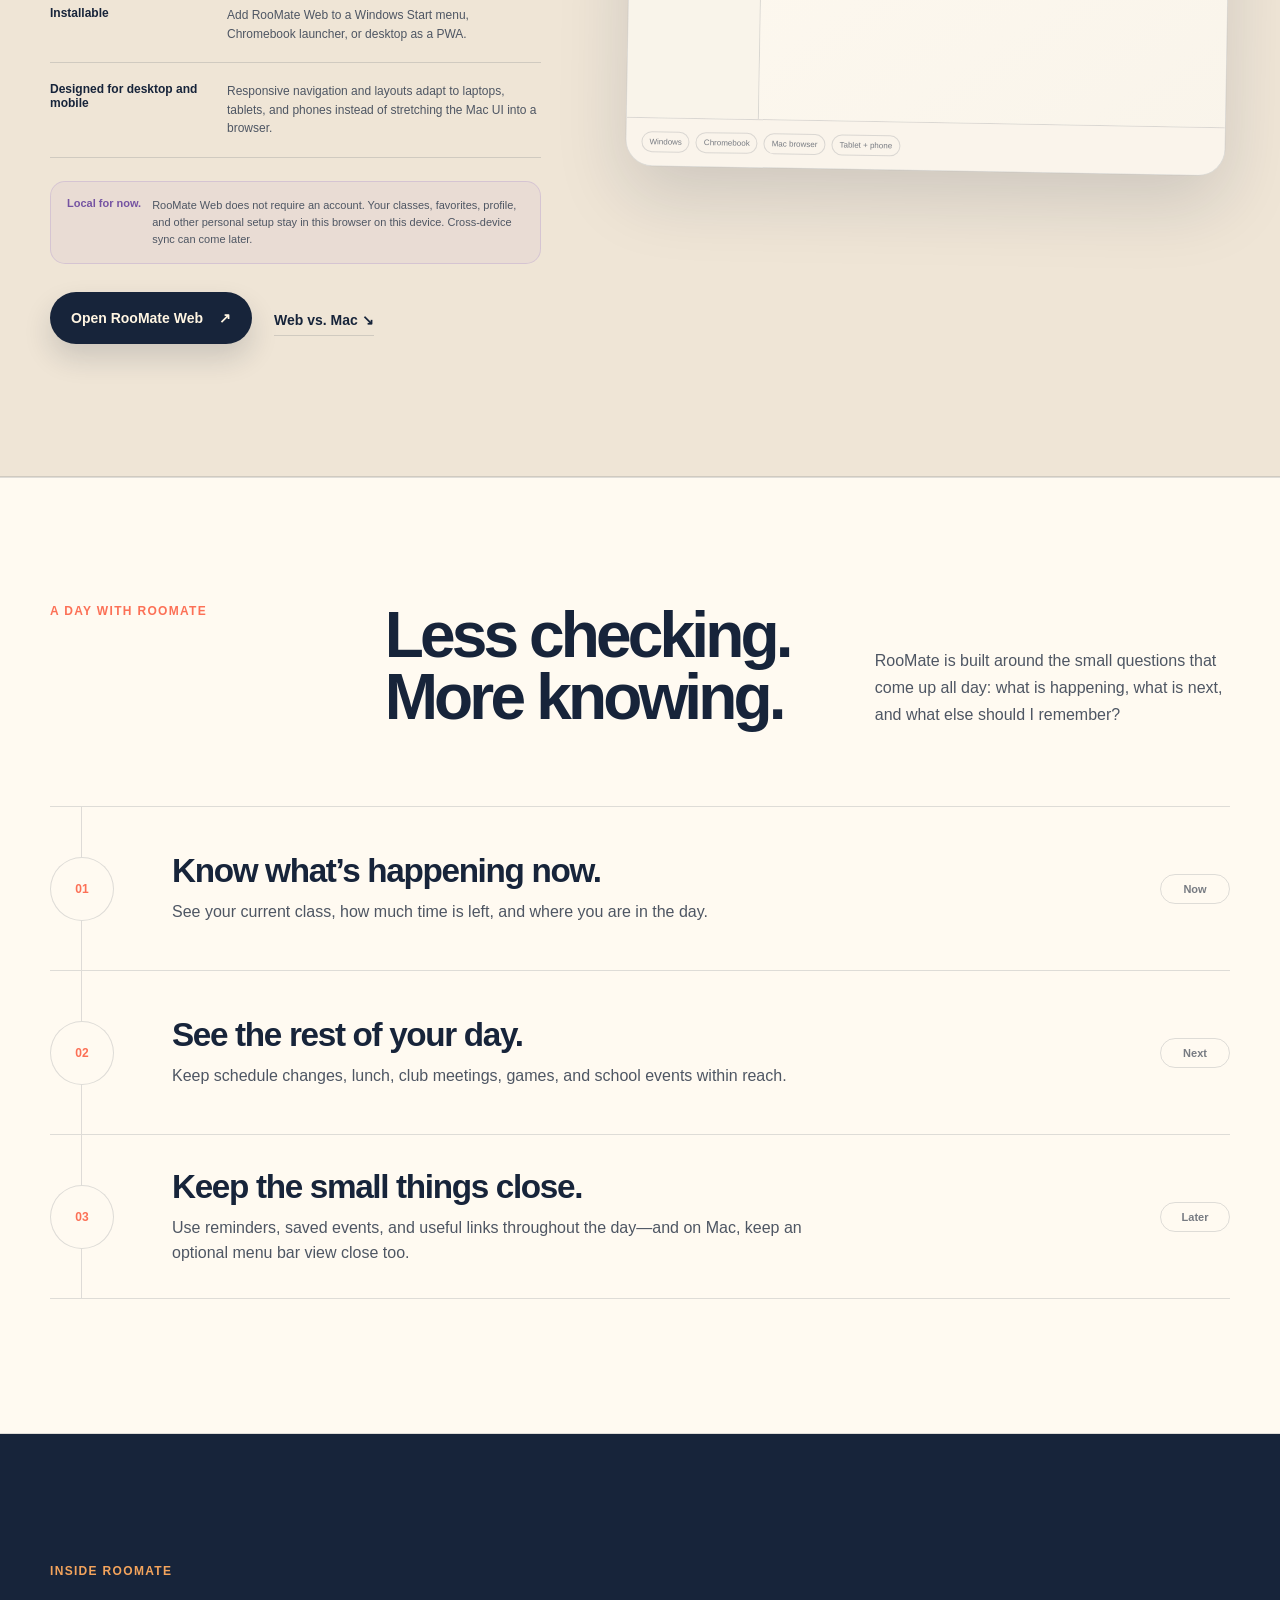
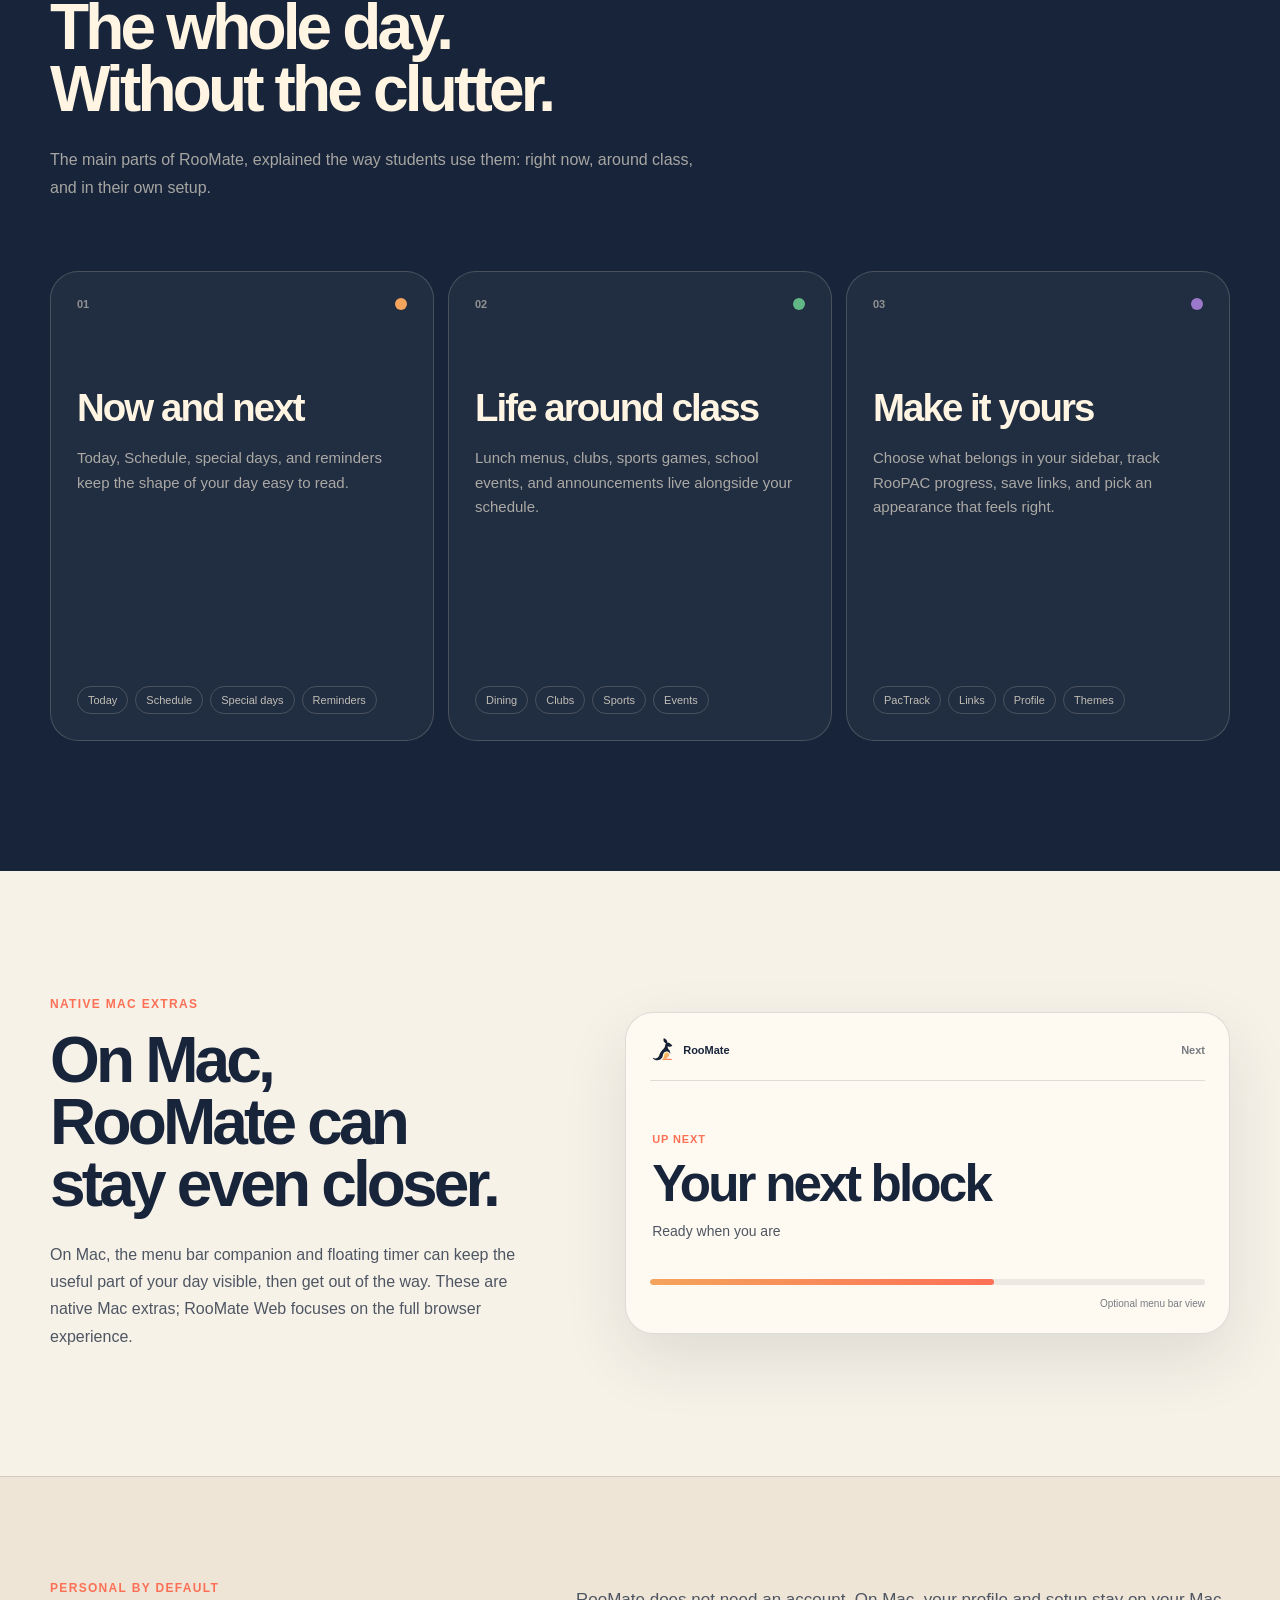
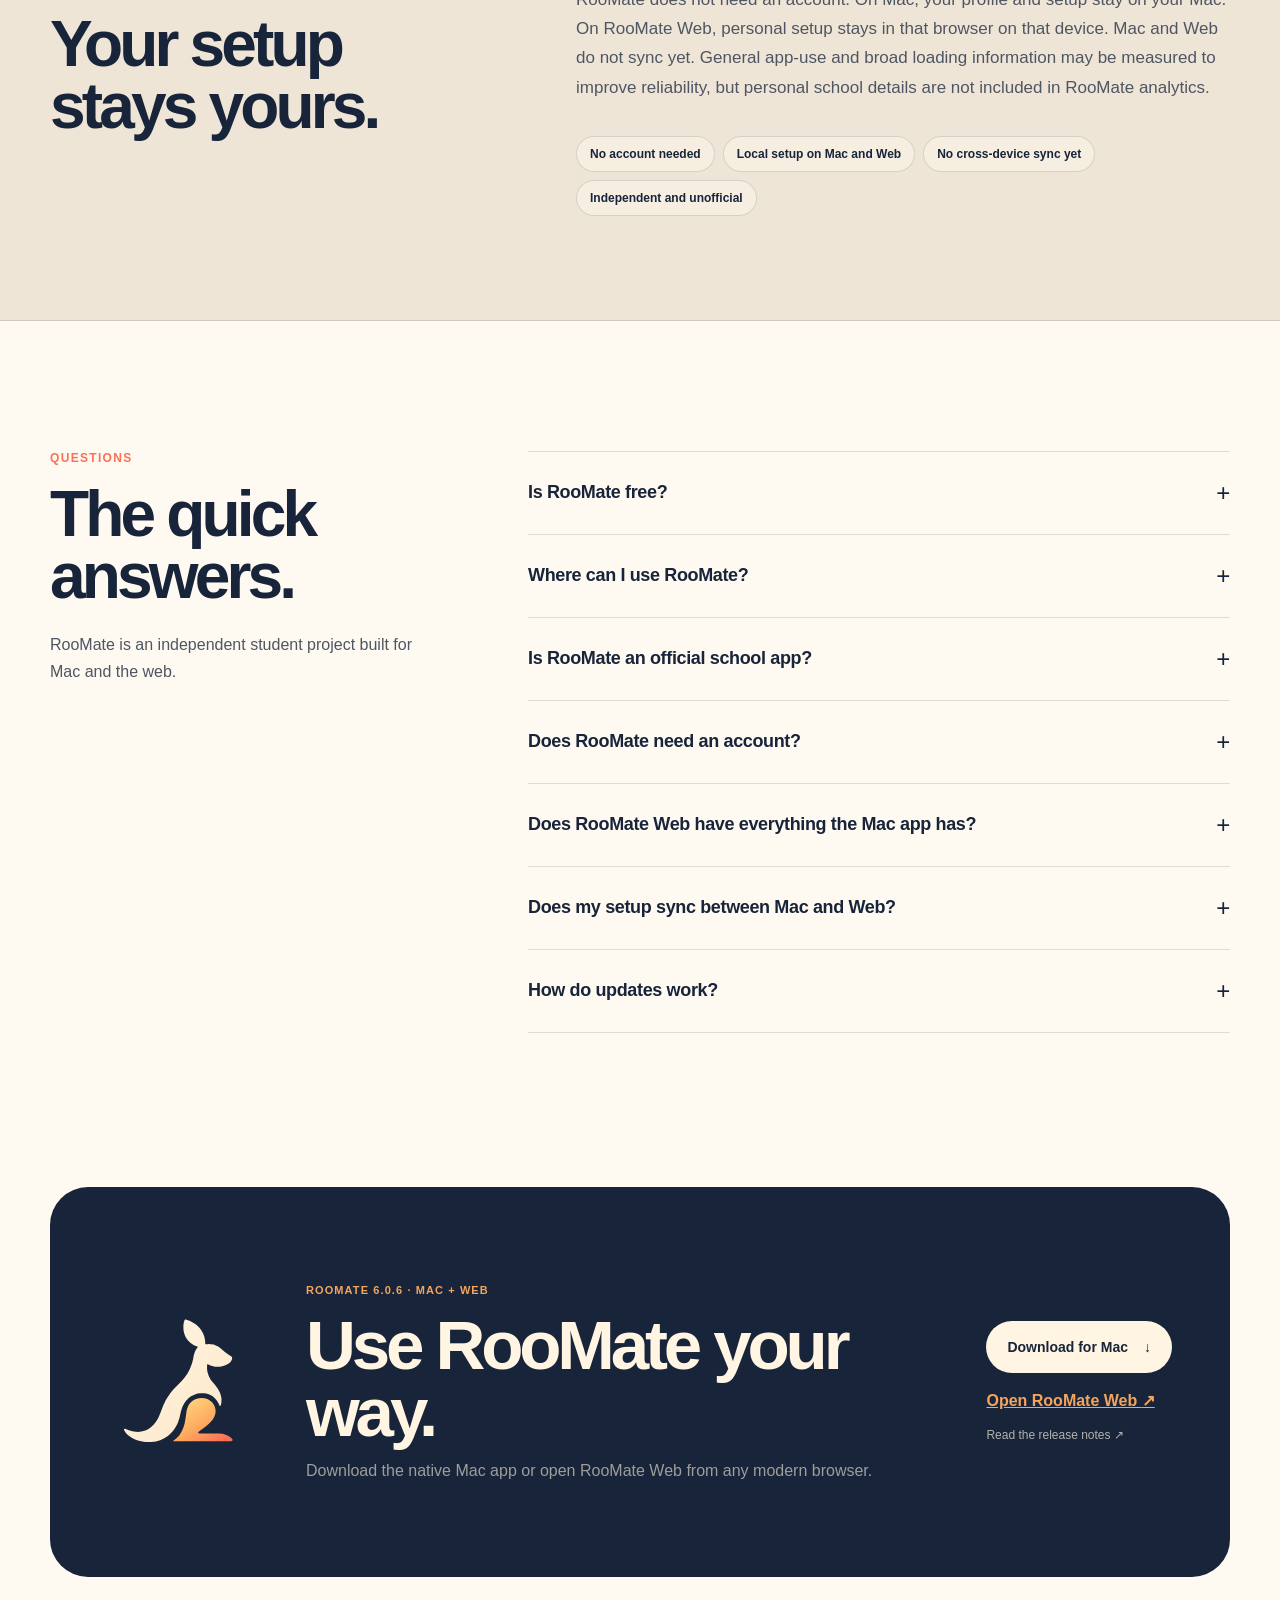
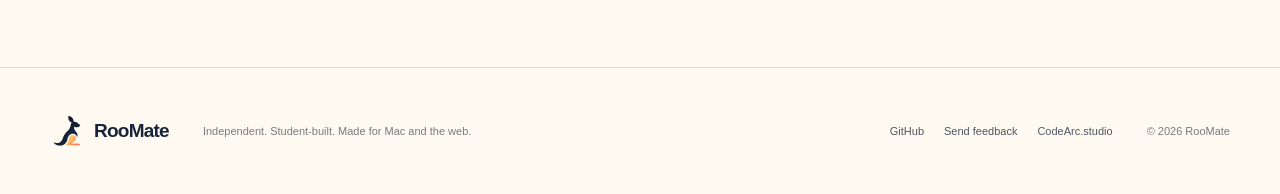
==== commit 392f209e: "Use open.roomateafs.app for RooMate Web" ====
--- a/index.html
+++ b/index.html
@@ -48,7 +48,7 @@
           <p class="hero-lede">RooMate keeps your schedule, dining, clubs, games, events, PacTrack, and what’s coming up next together—on your Mac or in your browser.</p>
           <div class="hero-actions">
             <a class="button primary" href="https://github.com/codearc-studio/RooMate/releases/download/v6.0.6/RooMate-6.0.6.zip">Download for Mac <span aria-hidden="true">↓</span></a>
-            <a class="button web-button" href="https://app.roomateafs.app/">Open RooMate Web <span aria-hidden="true">↗</span></a>
+            <a class="button web-button" href="https://open.roomateafs.app/">Open RooMate Web <span aria-hidden="true">↗</span></a>
             <a class="text-link" href="#day">See how it helps <span aria-hidden="true">↘</span></a>
           </div>
           <p class="compatibility">Free · Native Mac app · Web app for Windows, Chromebook, and modern browsers</p>
@@ -95,7 +95,7 @@
           </div>
 
           <div class="web-actions">
-            <a class="button primary" href="https://app.roomateafs.app/">Open RooMate Web <span aria-hidden="true">↗</span></a>
+            <a class="button primary" href="https://open.roomateafs.app/">Open RooMate Web <span aria-hidden="true">↗</span></a>
             <a class="text-link" href="#questions">Web vs. Mac <span aria-hidden="true">↘</span></a>
           </div>
         </div>
@@ -103,7 +103,7 @@
         <div class="web-preview" role="img" aria-label="A browser-style preview of RooMate Web with Today, Schedule, Dining, Clubs, Events, and PacTrack navigation">
           <div class="web-browser-top">
             <span class="browser-dots" aria-hidden="true"><i></i><i></i><i></i></span>
-            <span class="browser-address">app.roomateafs.app</span>
+            <span class="browser-address">open.roomateafs.app</span>
             <span class="browser-install">Install</span>
           </div>
           <div class="web-app-shell">
@@ -297,7 +297,7 @@
         </div>
         <div class="download-actions">
           <a class="button cream" href="https://github.com/codearc-studio/RooMate/releases/download/v6.0.6/RooMate-6.0.6.zip">Download for Mac <span aria-hidden="true">↓</span></a>
-          <a class="download-web-link" href="https://app.roomateafs.app/">Open RooMate Web <span aria-hidden="true">↗</span></a>
+          <a class="download-web-link" href="https://open.roomateafs.app/">Open RooMate Web <span aria-hidden="true">↗</span></a>
           <a href="https://github.com/codearc-studio/RooMate/releases/tag/v6.0.6" target="_blank" rel="noopener">Read the release notes <span aria-hidden="true">↗</span></a>
         </div>
       </div>
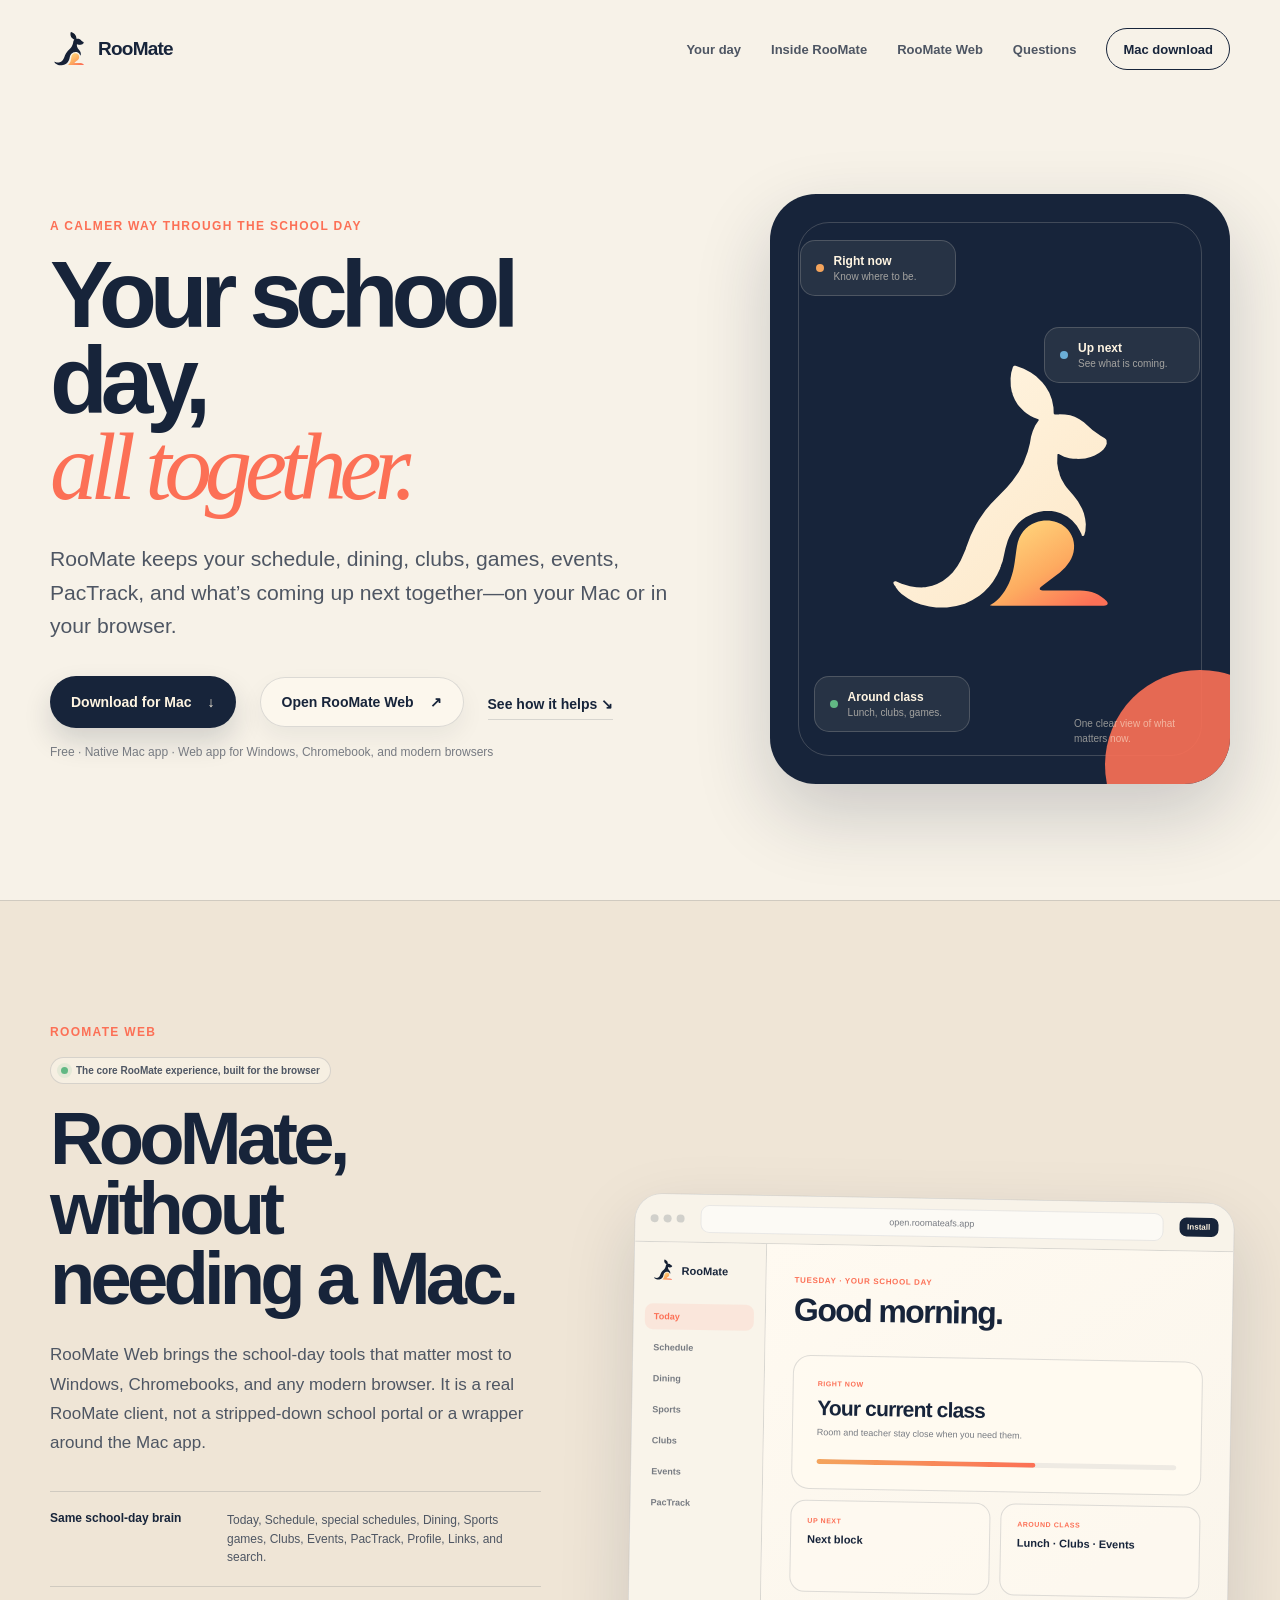
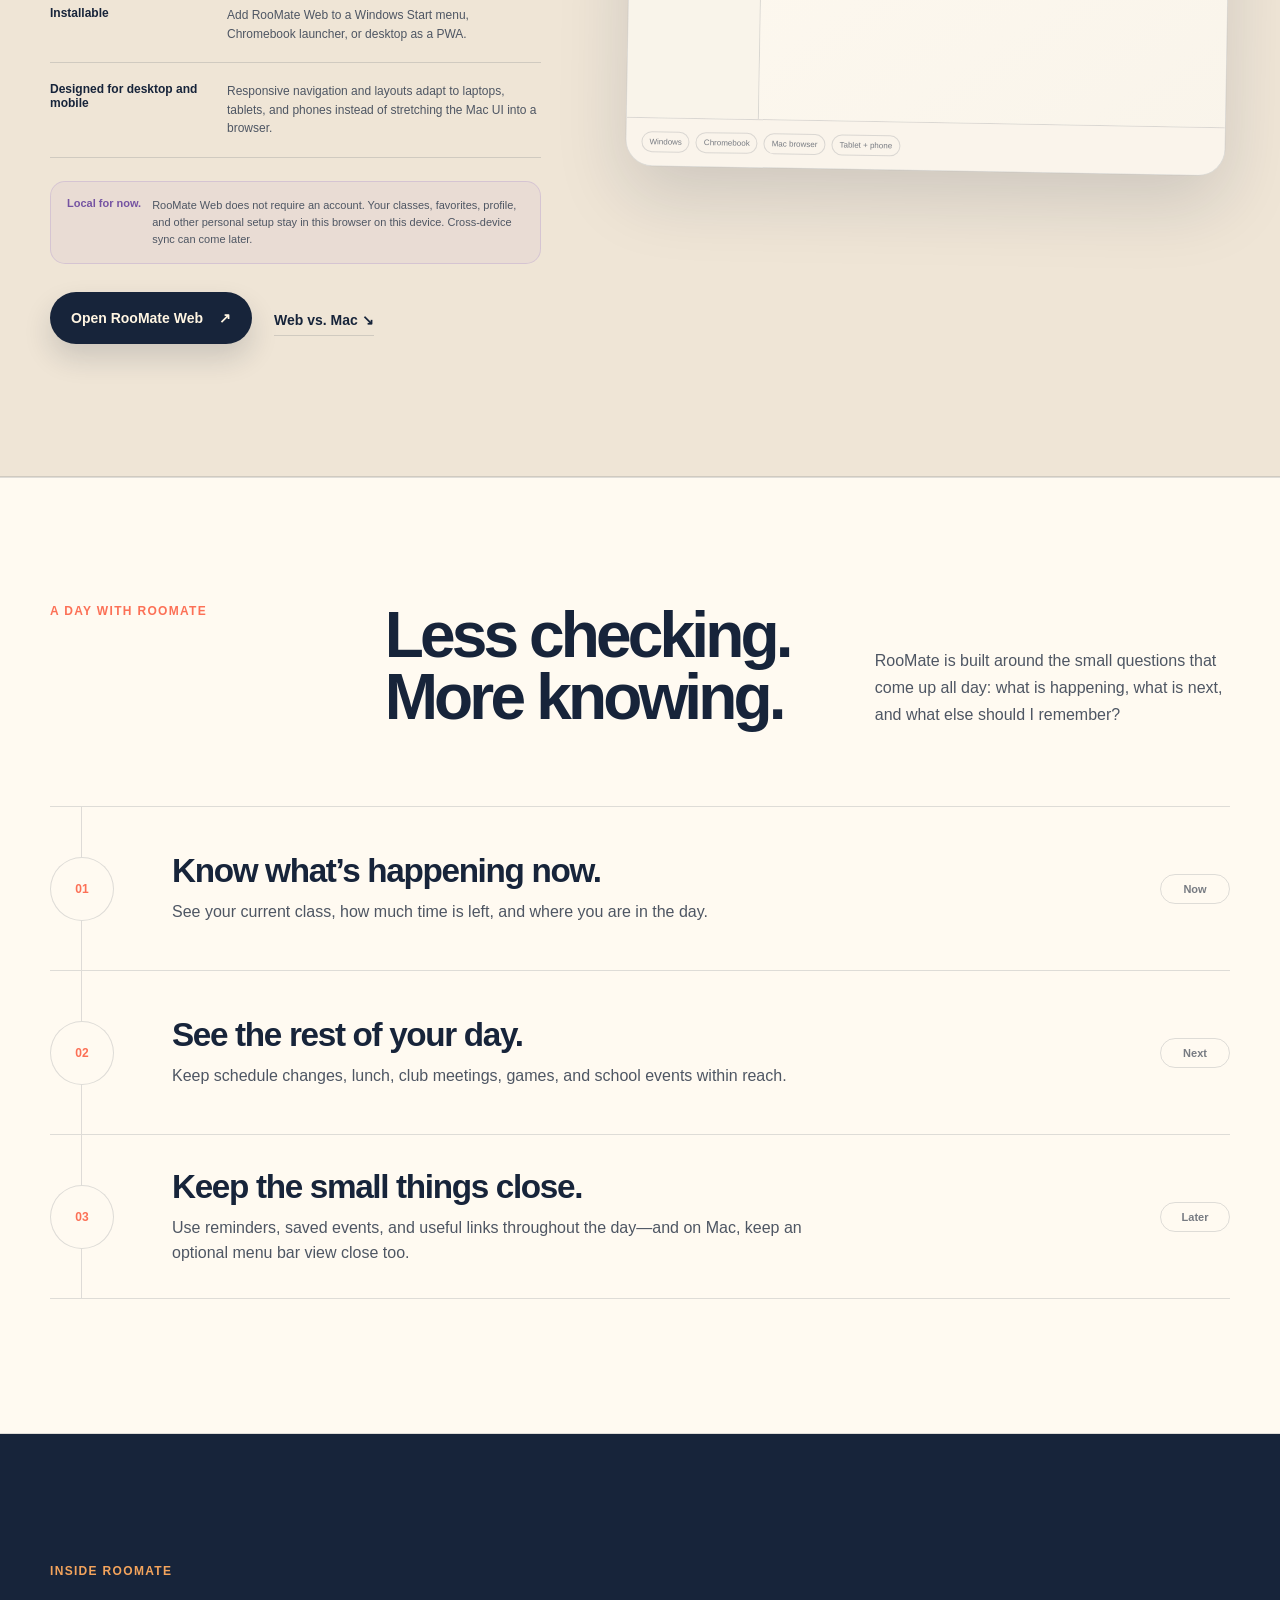
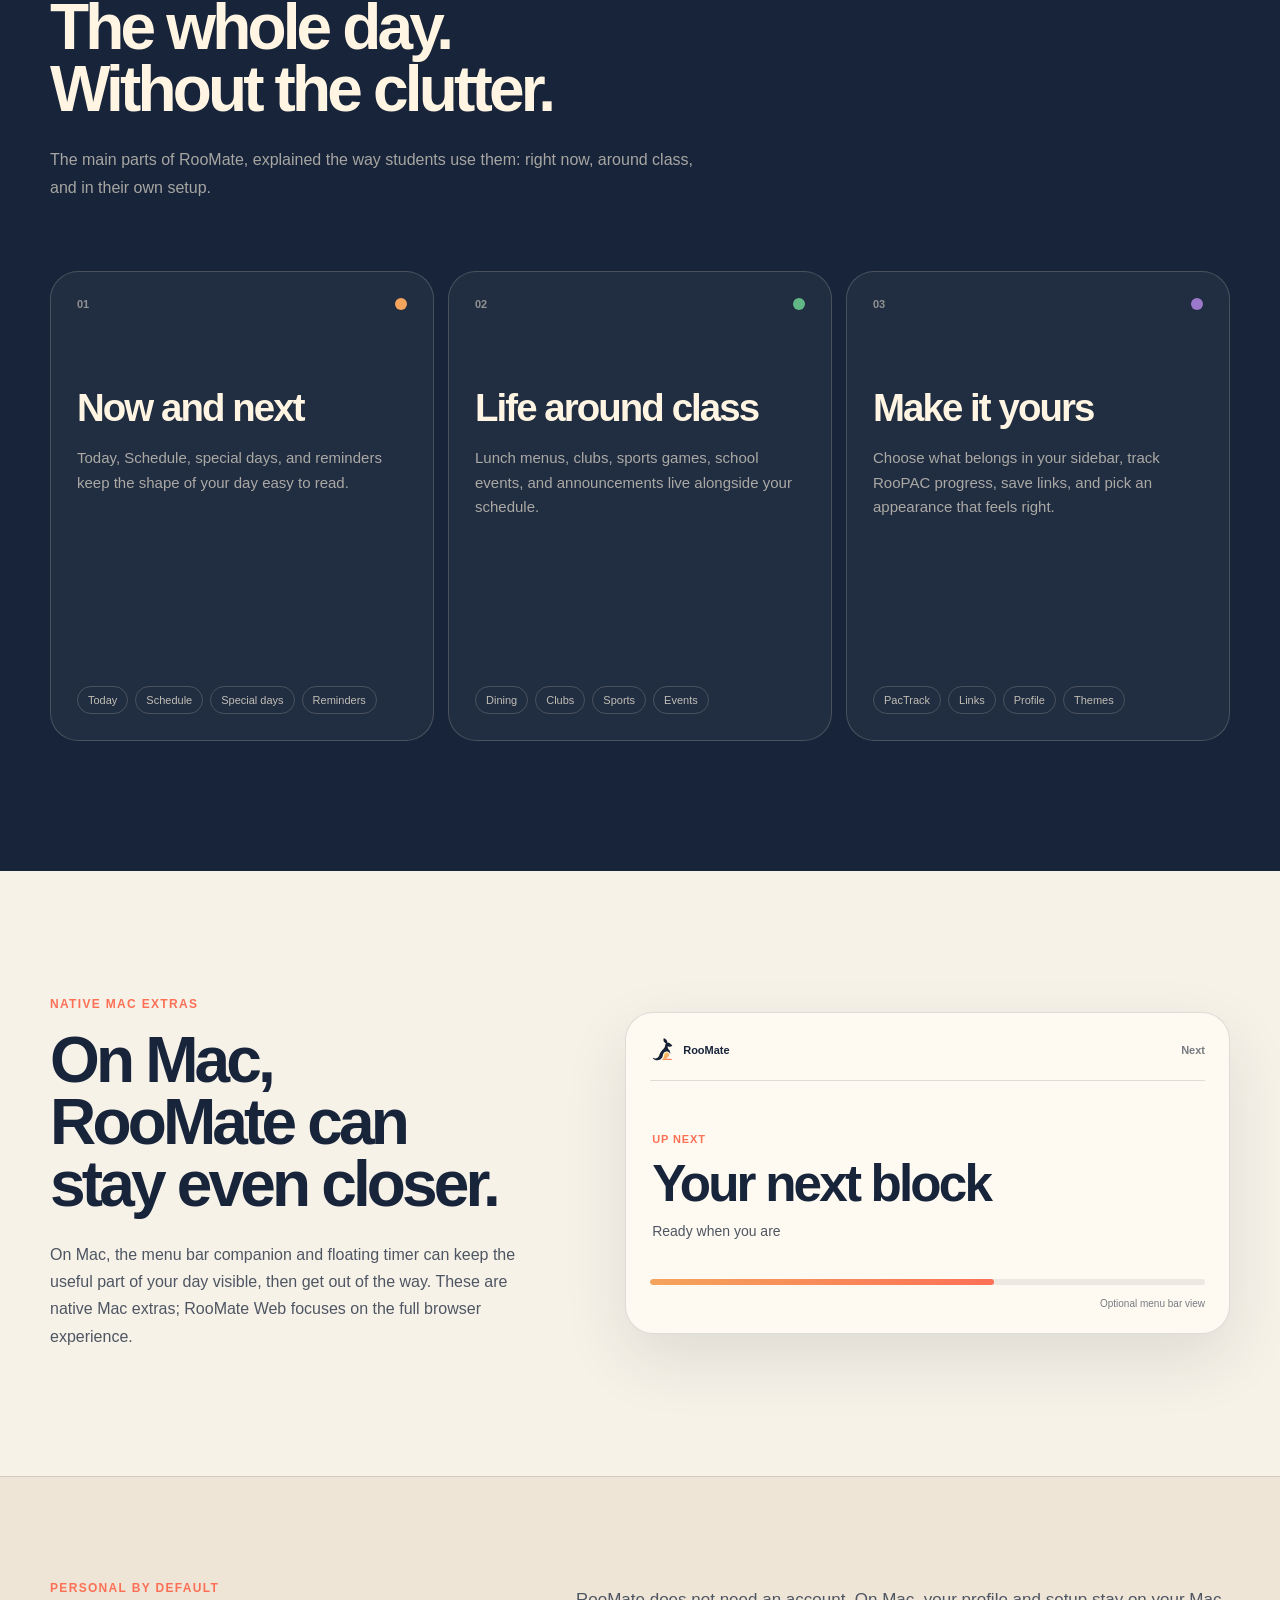
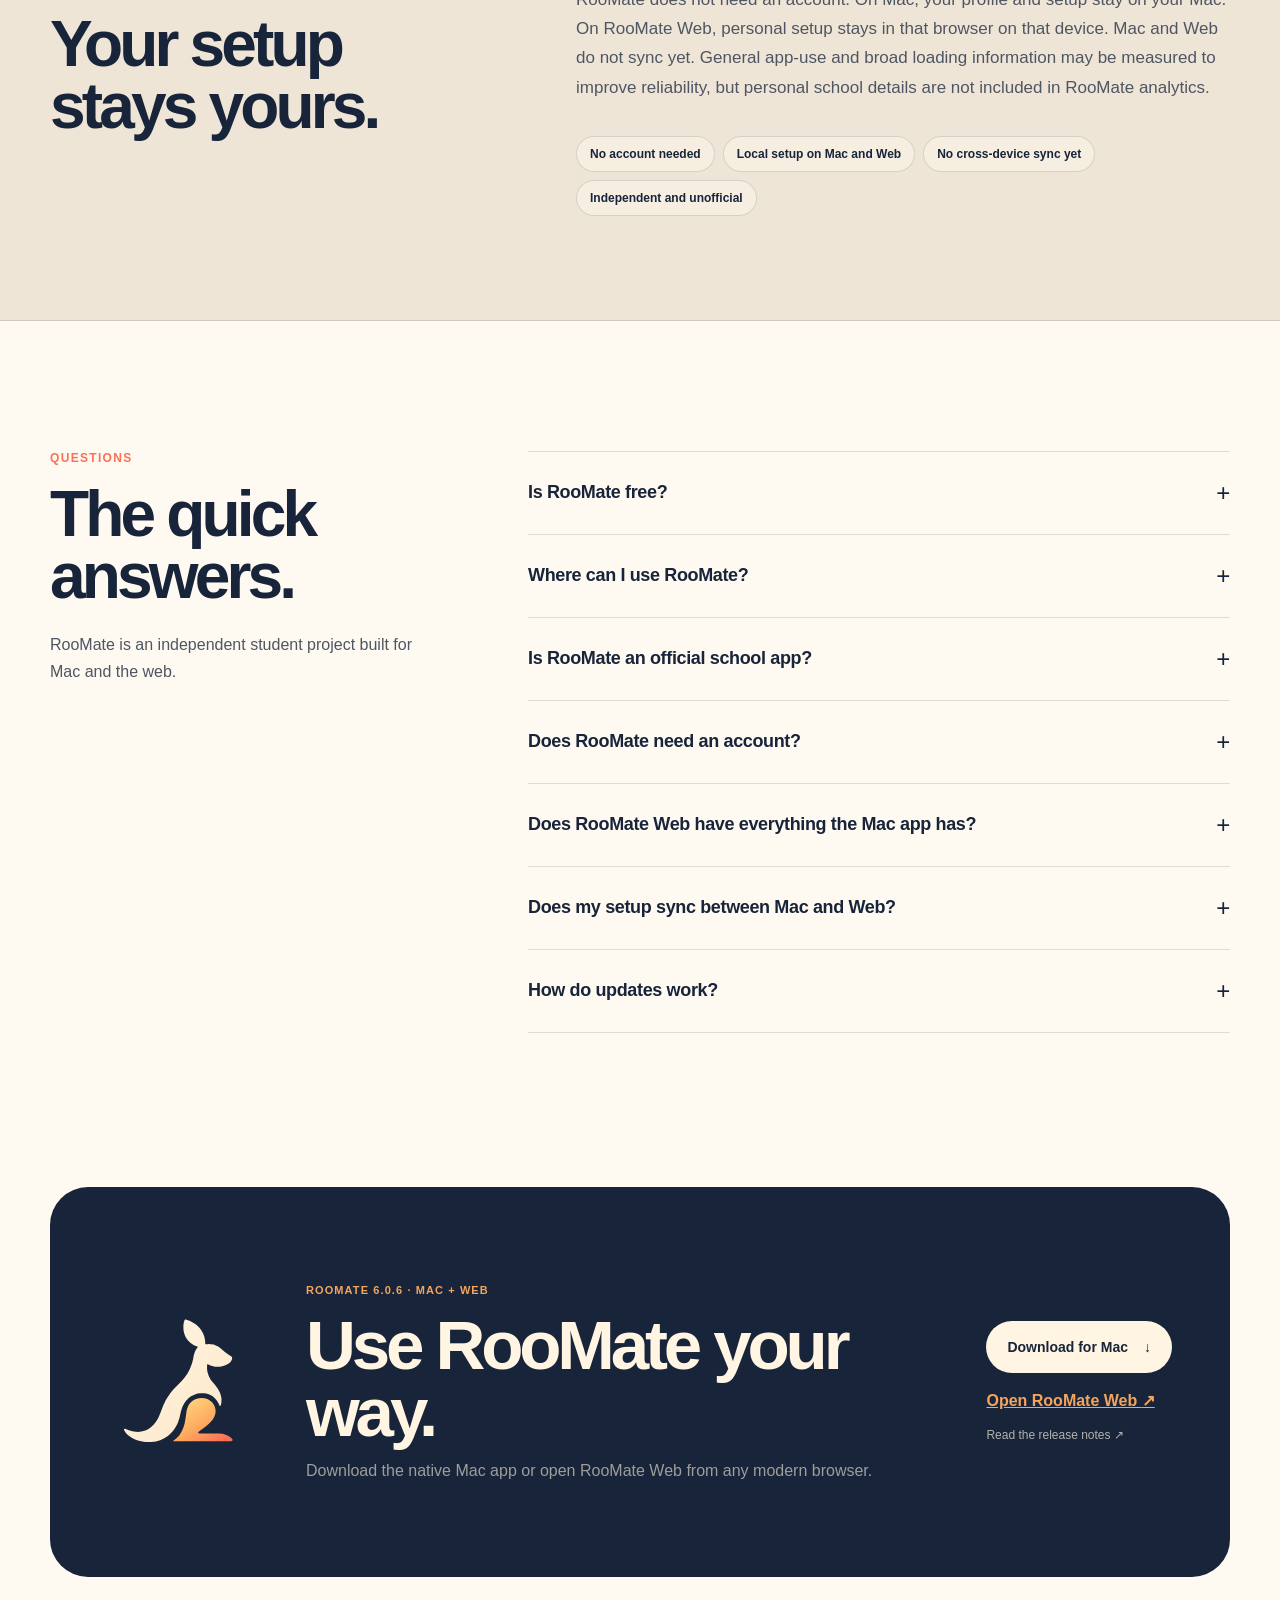
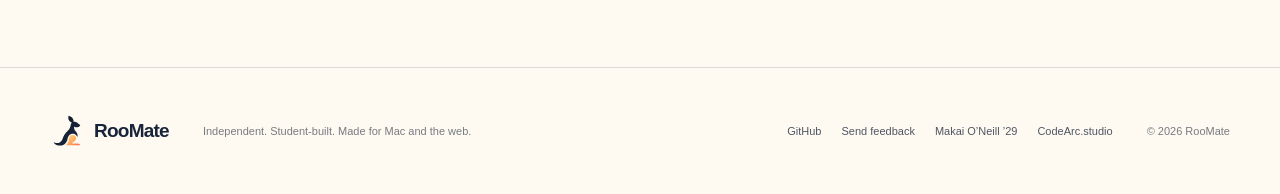
==== commit 97ba39ea: "Add link to Makai O’Neill in footer" ====
--- a/index.html
+++ b/index.html
@@ -314,6 +314,7 @@
       <div class="footer-links">
         <a href="https://github.com/codearc-studio/RooMate" target="_blank" rel="noopener">GitHub</a>
         <a href="https://tally.so/r/7RalBZ" target="_blank" rel="noopener">Send feedback</a>
+        <a href="https://makai.codearc.studio" target="_blank" rel="noopener">Makai O’Neill ’29</a>
         <a href="https://codearc.studio" target="_blank" rel="noopener">CodeArc.studio</a>
       </div>
       <p class="copyright">© <span id="year">2026</span> RooMate</p>
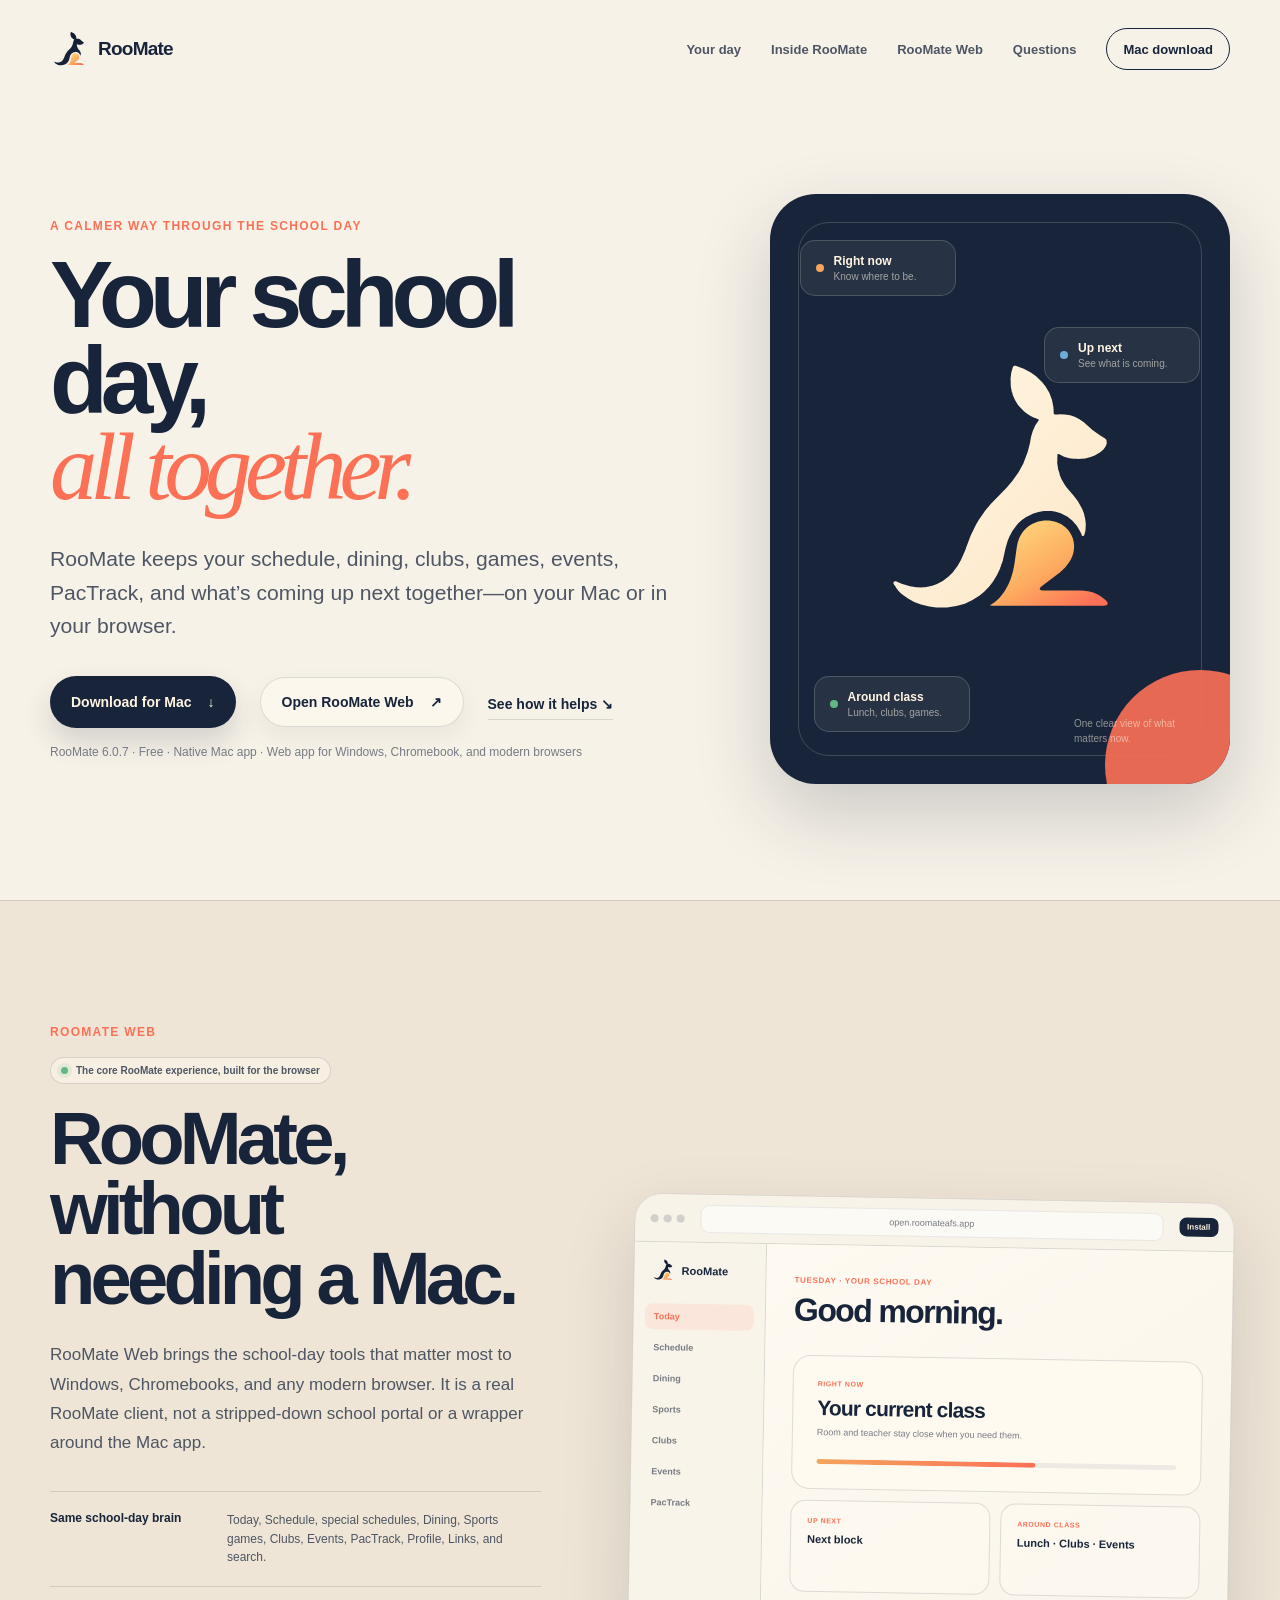
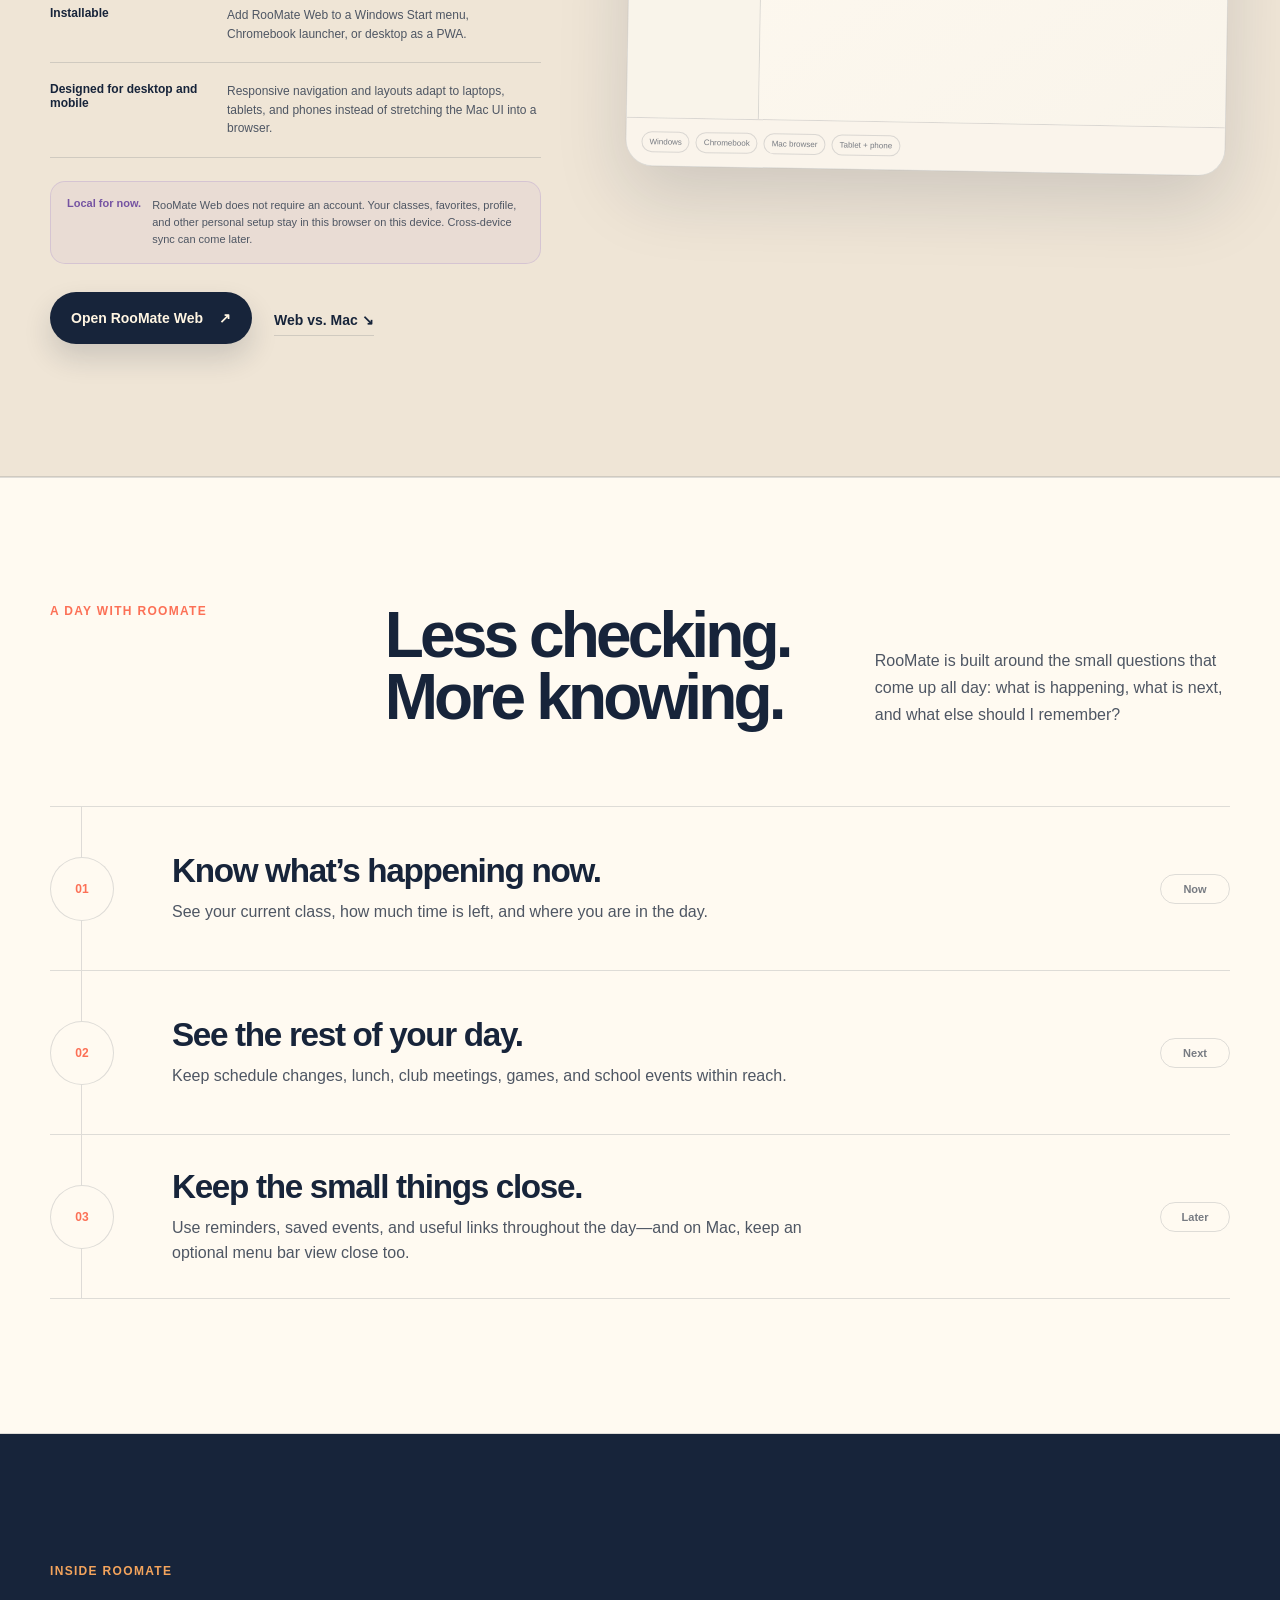
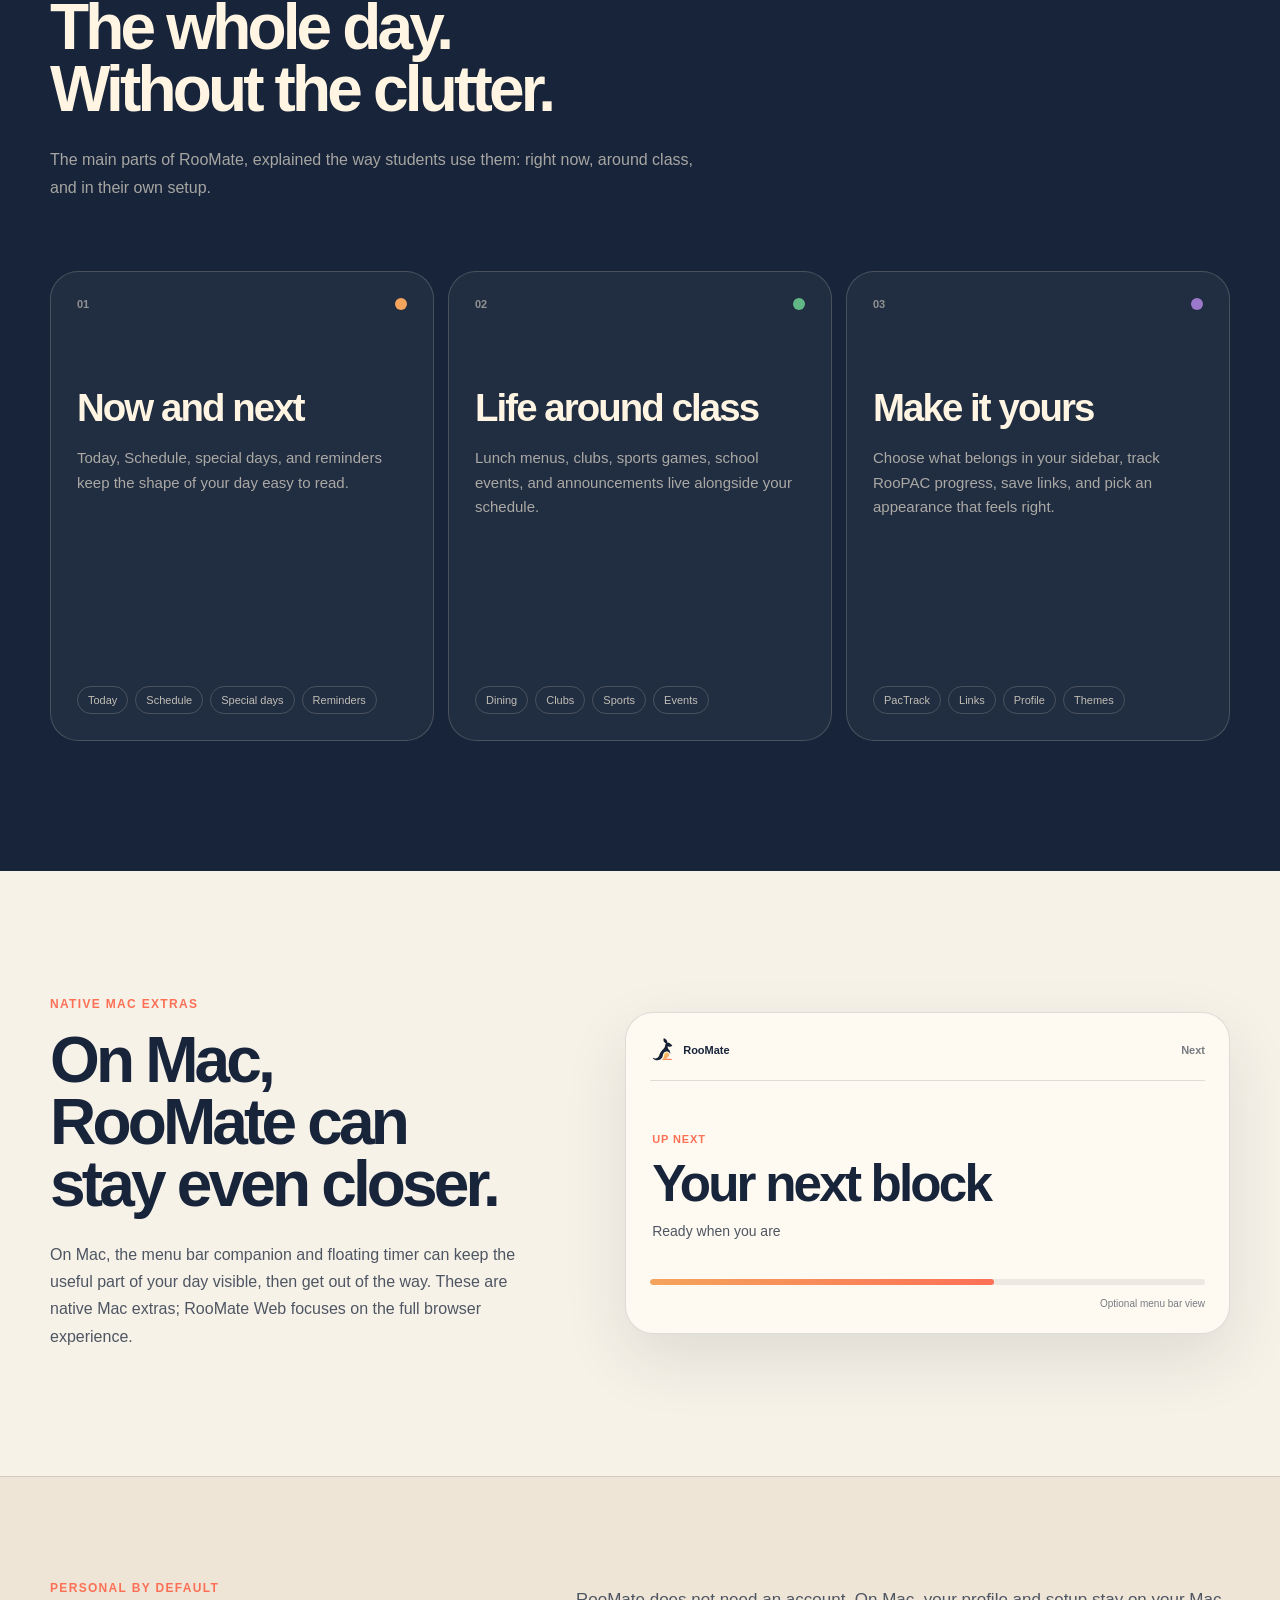
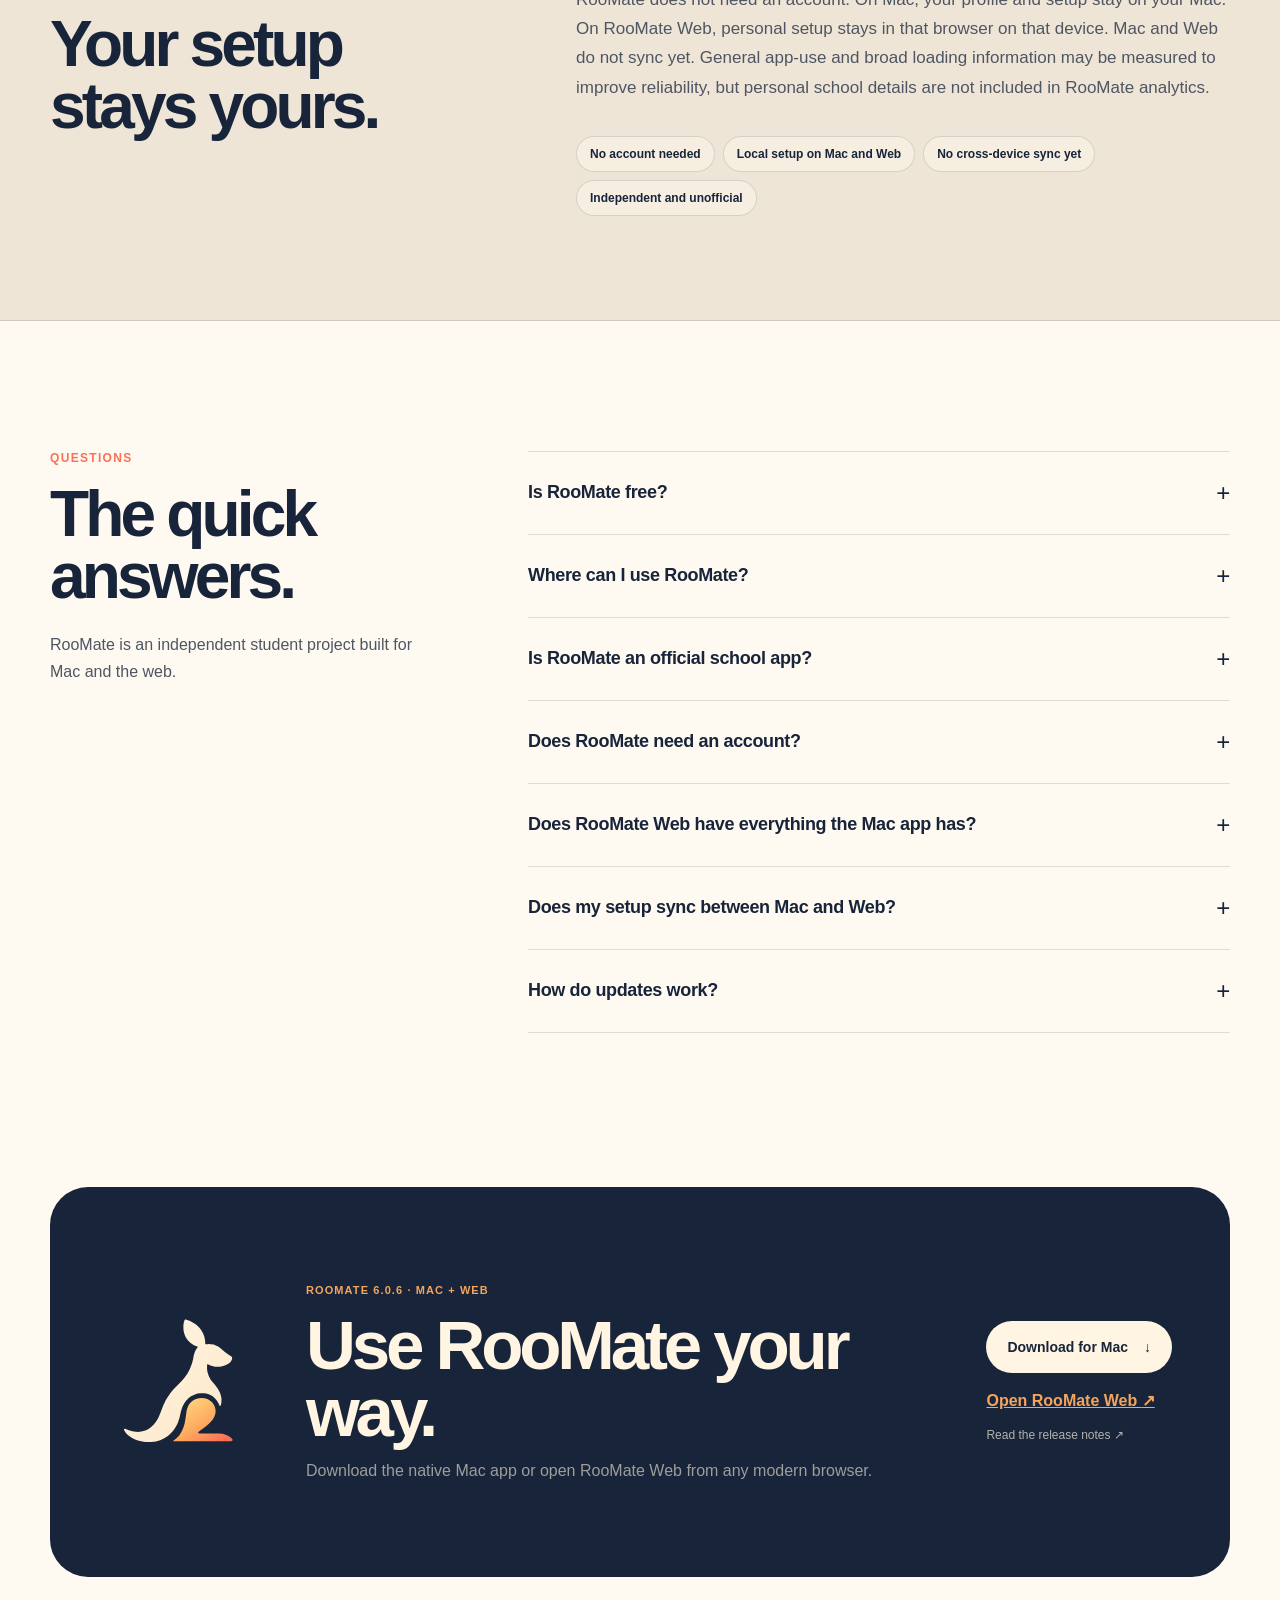
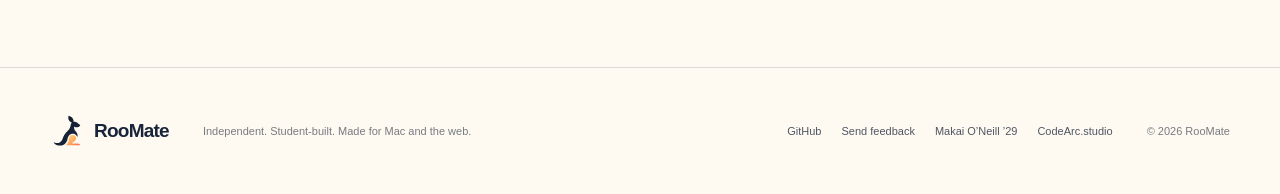
==== commit 8018a6a4: "Update website downloads for RooMate 6.0.7" ====
--- a/index.html
+++ b/index.html
@@ -34,7 +34,7 @@
         <a href="#inside">Inside RooMate</a>
         <a href="#web">RooMate Web</a>
         <a href="#questions">Questions</a>
-        <a class="nav-download" href="https://github.com/codearc-studio/RooMate/releases/download/v6.0.6/RooMate-6.0.6.zip">Mac download</a>
+        <a class="nav-download" href="https://github.com/codearc-studio/RooMate/releases/download/v6.0.7/RooMate-6.0.7.zip">Mac download</a>
       </nav>
     </div>
   </header>
@@ -47,11 +47,11 @@
           <h1>Your school day,<br><em>all together.</em></h1>
           <p class="hero-lede">RooMate keeps your schedule, dining, clubs, games, events, PacTrack, and what’s coming up next together—on your Mac or in your browser.</p>
           <div class="hero-actions">
-            <a class="button primary" href="https://github.com/codearc-studio/RooMate/releases/download/v6.0.6/RooMate-6.0.6.zip">Download for Mac <span aria-hidden="true">↓</span></a>
+            <a class="button primary" href="https://github.com/codearc-studio/RooMate/releases/download/v6.0.7/RooMate-6.0.7.zip">Download for Mac <span aria-hidden="true">↓</span></a>
             <a class="button web-button" href="https://open.roomateafs.app/">Open RooMate Web <span aria-hidden="true">↗</span></a>
             <a class="text-link" href="#day">See how it helps <span aria-hidden="true">↘</span></a>
           </div>
-          <p class="compatibility">Free · Native Mac app · Web app for Windows, Chromebook, and modern browsers</p>
+          <p class="compatibility">RooMate 6.0.7 · Free · Native Mac app · Web app for Windows, Chromebook, and modern browsers</p>
         </div>
 
         <div class="brand-stage" role="img" aria-label="RooMate keeps right now, up next, and the rest of your day together">
@@ -296,9 +296,9 @@
           <p>Download the native Mac app or open RooMate Web from any modern browser.</p>
         </div>
         <div class="download-actions">
-          <a class="button cream" href="https://github.com/codearc-studio/RooMate/releases/download/v6.0.6/RooMate-6.0.6.zip">Download for Mac <span aria-hidden="true">↓</span></a>
+          <a class="button cream" href="https://github.com/codearc-studio/RooMate/releases/download/v6.0.7/RooMate-6.0.7.zip">Download for Mac <span aria-hidden="true">↓</span></a>
           <a class="download-web-link" href="https://open.roomateafs.app/">Open RooMate Web <span aria-hidden="true">↗</span></a>
-          <a href="https://github.com/codearc-studio/RooMate/releases/tag/v6.0.6" target="_blank" rel="noopener">Read the release notes <span aria-hidden="true">↗</span></a>
+          <a href="https://github.com/codearc-studio/RooMate/releases/tag/v6.0.7" target="_blank" rel="noopener">Read the release notes <span aria-hidden="true">↗</span></a>
         </div>
       </div>
     </section>
